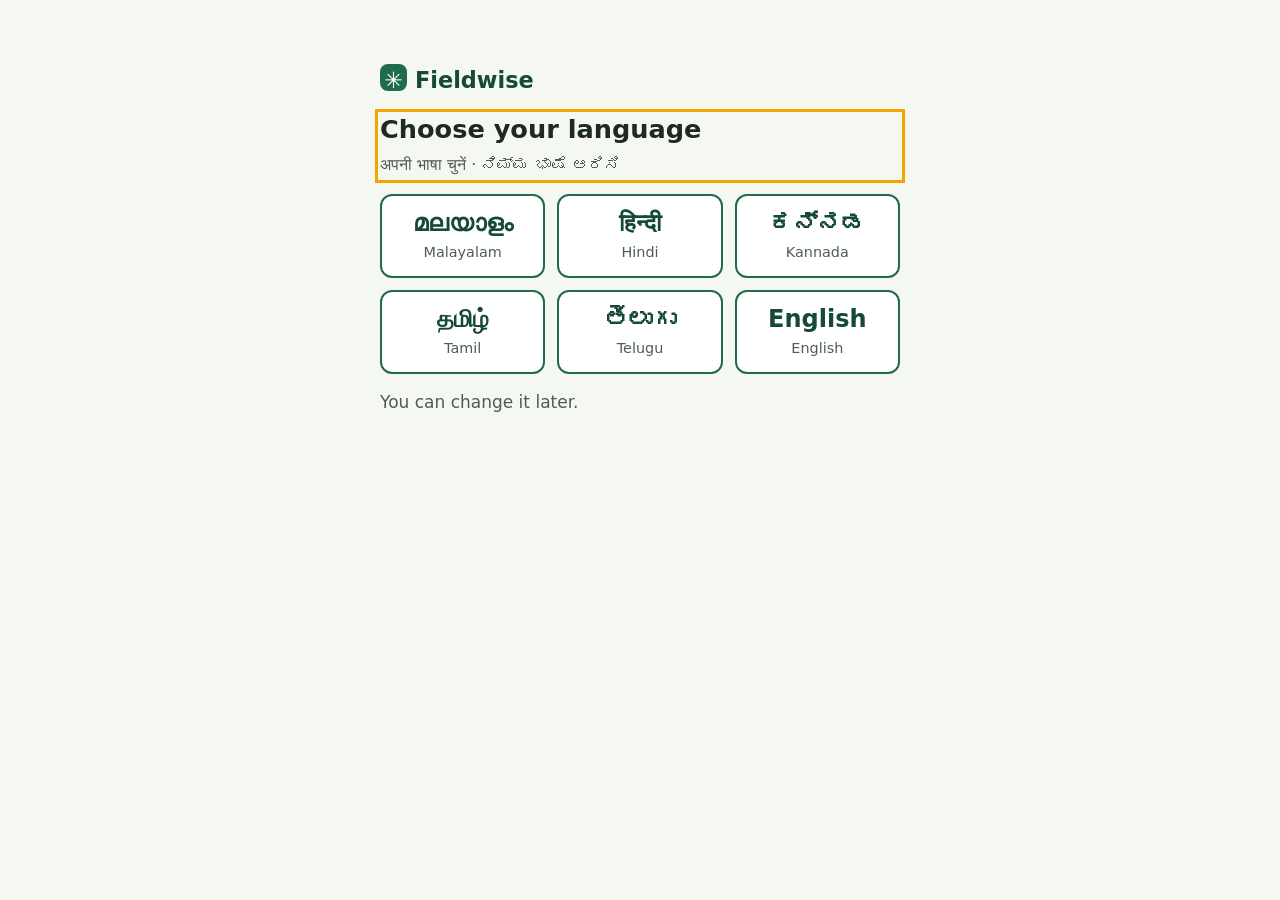
==== frontend/dashboard-v2.html @ 80e35030 "Update Kisan Saathi to version 5" ====
<!doctype html>
<html lang="en" data-lang="en">
<head>
  <meta charset="utf-8">
  <meta name="viewport" content="width=device-width, initial-scale=1">
  <meta name="theme-color" content="#1f6b4a">
  <title>Fieldwise</title>
  <link rel="icon" href="data:,">
  <link rel="stylesheet" href="/static/v2.css?v=5">
</head>
<body>
  <a class="skip-link" href="#main" data-i18n="skip">Skip to content</a>
  <header class="top" id="topbar" hidden>
    <a class="brand" href="#/field"><span class="brand-mark" aria-hidden="true">✳</span> Fieldwise</a>
    <div class="top-actions">
      <label class="lang-switch"><span class="sr-only" data-i18n="lang_label">Language</span>
        <select id="langSwitch" aria-label="Language">
          <option value="ml">മലയാളം</option>
          <option value="hi">हिन्दी</option>
          <option value="kn">ಕನ್ನಡ</option>
          <option value="ta">தமிழ்</option>
          <option value="te">తెలుగు</option>
          <option value="en">English</option>
        </select>
      </label>
      <button id="logout" class="btn btn-quiet" type="button" hidden data-i18n="sign_out">Sign out</button>
    </div>
  </header>
  <div id="netBanner" class="banner" role="status" hidden></div>

  <main id="main" tabindex="-1">
    <!-- 1. LANGUAGE (first screen for a new visitor, before sign-in) -->
    <section id="view-language" class="view" hidden aria-labelledby="langTitle">
      <div class="narrow">
        <p class="brand brand-big"><span class="brand-mark" aria-hidden="true">✳</span> Fieldwise</p>
        <h1 id="langTitle">Choose your language<br><span class="multi">अपनी भाषा चुनें · ನಿಮ್ಮ ಭಾಷೆ ಆರಿಸಿ</span></h1>
        <div class="lang-grid" role="group" aria-label="Language">
          <button type="button" class="lang-btn" data-lang="ml" lang="ml"><span class="native">മലയാളം</span><span class="eng">Malayalam</span></button>
          <button type="button" class="lang-btn" data-lang="hi" lang="hi"><span class="native">हिन्दी</span><span class="eng">Hindi</span></button>
          <button type="button" class="lang-btn" data-lang="kn" lang="kn"><span class="native">ಕನ್ನಡ</span><span class="eng">Kannada</span></button>
          <button type="button" class="lang-btn" data-lang="ta" lang="ta"><span class="native">தமிழ்</span><span class="eng">Tamil</span></button>
          <button type="button" class="lang-btn" data-lang="te" lang="te"><span class="native">తెలుగు</span><span class="eng">Telugu</span></button>
          <button type="button" class="lang-btn" data-lang="en" lang="en"><span class="native">English</span><span class="eng">English</span></button>
        </div>
        <p class="muted" id="langHelp">You can change it later.</p>
      </div>
    </section>

    <!-- 2. SIGN IN / CREATE ACCOUNT -->
    <section id="view-auth" class="view" hidden aria-labelledby="authTitle">
      <div class="narrow card">
        <h1 id="authTitle" data-i18n="welcome_title">Let’s get started.</h1>
        <p class="muted" data-i18n="welcome_help">Sign in to save your field details and advice.</p>
        <div class="tabs" role="tablist">
          <button class="tab active" type="button" role="tab" aria-selected="true" data-tab="login" data-i18n="tab_signin">Sign in</button>
          <button class="tab" type="button" role="tab" aria-selected="false" data-tab="register" data-i18n="tab_register">Create account</button>
        </div>
        <form id="authForm" novalidate>
          <div class="field" id="nameWrap" hidden>
            <label for="name" data-i18n="label_name">Your name</label>
            <input id="name" name="name" autocomplete="name" maxlength="80">
          </div>
          <div class="field">
            <label for="email" data-i18n="label_email">Email address or phone number</label>
            <input id="email" name="identifier" type="text" autocomplete="username" inputmode="text" maxlength="254" required>
          </div>
          <div class="field">
            <label for="password" data-i18n="label_password">Password</label>
            <input id="password" name="password" type="password" autocomplete="current-password" minlength="12" required>
            <span class="hint" data-i18n="password_hint">At least 8 characters</span>
          </div>
          <p id="authMsg" class="form-error" role="alert"></p>
          <button id="authSubmit" class="btn btn-primary btn-block" type="submit" data-i18n="btn_signin">Sign in</button>
        </form>
      </div>
    </section>

    <!-- 3. SECTION A: TELL US ABOUT YOUR FIELD (three data-collection cards) -->
    <section id="view-field" class="view" hidden aria-labelledby="aTitle">
      <nav class="steps" aria-label="Steps">
        <a class="step current" href="#/field" aria-current="step" data-i18n="step_field">1. Your field</a>
        <a class="step" href="#/advice" id="stepAdvice" data-i18n="step_advice">2. Advice</a>
      </nav>
      <div class="section-head">
        <h1 id="aTitle" data-i18n="a_title">Tell us about your field</h1>
        <p class="muted" data-i18n="a_help">Fill in what you know. Only the crop is required.</p>
      </div>

      <div class="grid3">
        <!-- Card 1 -->
        <article class="card" id="card1" aria-labelledby="c1t">
          <header class="card-head"><h2 id="c1t" data-i18n="c1_title">Crop and soil</h2><span class="status" id="status1"></span></header>
          <p class="muted" data-i18n="c1_help">What are you growing?</p>
          <div class="field"><label for="f_crop"><span data-i18n="f_crop">Crop</span> <b class="req" data-i18n="required">required</b></label>
            <select id="f_crop"></select><span class="field-error" id="e_crop"></span></div>
          <div class="field" id="cropOtherWrap" hidden><label for="f_crop_other" data-i18n="f_crop_other">Type the crop name</label>
            <input id="f_crop_other" maxlength="80"><span class="field-error" id="e_crop_other"></span></div>
          <div class="field"><label for="f_variety"><span data-i18n="f_variety">Variety (if known)</span></label>
            <input id="f_variety" maxlength="60"></div>
          <div class="field"><label for="f_stage" data-i18n="f_stage">Growth stage</label><select id="f_stage"></select></div>
          <div class="field"><label for="f_sowing" data-i18n="f_sowing">Sowing date</label><input id="f_sowing" type="date"></div>
          <div class="field"><label for="f_soil" data-i18n="f_soil">Soil type (what you see)</label><select id="f_soil"></select></div>
          <p class="hint" data-i18n="c1_photo">The photo is analyzed as preliminary evidence and is not saved with your field.</p>
        <!-- Photo input: collect evidence before decisions -->
        <section class="photo-panel" id="cardPhoto" aria-labelledby="pt">
          <header class="card-head"><h2 id="pt" data-i18n="p_title">Photo diagnosis</h2></header>
          <p class="muted" data-i18n="p_help">Take or choose a clear photo of the affected plant.</p>
          <p class="hint" data-i18n="p_tips">Use daylight. Show the affected leaf or plant clearly. No people or documents in the photo.</p>
          <p class="hint" data-i18n="p_internet">Needs internet. The photo is sent to an online service.</p>
          <div class="field"><label for="photoKind" data-i18n="photo_kind_label">What are you photographing?</label>
            <select id="photoKind"><option value="plant" data-i18n="photo_kind_plant">Affected plant or leaves</option><option value="soil" data-i18n="photo_kind_soil">Soil surface</option></select></div>
          <div class="btn-row">
            <button class="btn btn-secondary" type="button" id="photoTake" data-i18n="p_take">Take photo</button>
            <button class="btn btn-secondary" type="button" id="photoPick" data-i18n="p_gallery">Choose from gallery</button>
          </div>
          <input id="photoCamera" type="file" accept="image/*" capture="environment" hidden>
          <input id="photoGallery" type="file" accept="image/jpeg,image/png,image/webp,image/*" hidden>
          <div class="preview" id="photoPreview" hidden><img id="photoImg" alt=""><span id="photoMeta" class="hint"></span></div>
          <div class="btn-row">
            <button class="btn btn-primary" type="button" id="photoAnalyze" disabled data-i18n="p_analyze">Analyze photo</button>
            <button class="btn btn-quiet" type="button" id="photoCancel" hidden data-i18n="p_cancel">Cancel</button>
          </div>
          <progress id="photoProgress" max="100" value="0" hidden></progress>
          <div class="result" id="photoResult" aria-live="polite"></div>
        </section>

          <button class="btn btn-secondary btn-block" type="button" id="save1" data-i18n="save">Save</button>
        </article>

        <!-- Card 2 -->
        <article class="card" id="card2" aria-labelledby="c2t">
          <header class="card-head"><h2 id="c2t" data-i18n="c2_title">Farm size and budget</h2><span class="status" id="status2"></span></header>
          <p class="muted" data-i18n="c2_help">Used to estimate costs. You can leave this empty.</p>
          <div class="field"><label for="f_area"><span data-i18n="f_area">Field size</span> <span class="opt" data-i18n="optional">optional</span></label>
            <input id="f_area" inputmode="decimal" autocomplete="off"><span class="field-error" id="e_area"></span></div>
          <div class="field"><label for="f_unit" data-i18n="f_unit">Unit</label>
            <select id="f_unit"><option value="acres" data-i18n="unit_acres">Acres</option><option value="hectares" data-i18n="unit_hectares">Hectares</option></select></div>
          <div class="field"><label for="f_budget"><span data-i18n="f_budget">Total budget for this field (₹)</span> <span class="opt" data-i18n="optional">optional</span></label>
            <input id="f_budget" inputmode="decimal" autocomplete="off"><span class="field-error" id="e_budget"></span></div>
          <button class="btn btn-secondary btn-block" type="button" id="save2" data-i18n="save">Save</button>
        </article>

        <!-- Card 3 -->
        <article class="card" id="card3" aria-labelledby="c3t">
          <header class="card-head"><h2 id="c3t" data-i18n="c3_title">Your location</h2><span class="status" id="status3"></span></header>
          <p class="muted" data-i18n="c3_help">Used for local help and the risk check.</p>
          <div class="field"><label for="f_state" data-i18n="f_state">State</label><input id="f_state" maxlength="80" autocomplete="off"></div>
          <div class="field"><label for="f_district" data-i18n="f_district">District</label><input id="f_district" maxlength="80" autocomplete="off"></div>
          <div class="field"><label for="f_village" data-i18n="f_village">Village or area</label><input id="f_village" maxlength="80" autocomplete="off"></div>
          <button class="btn btn-secondary btn-block" type="button" id="useGpsWeather" data-i18n="gps_weather">Use my location for weather</button>
          <p class="hint" id="weatherStatus" role="status" data-i18n="weather_note">Weather is fetched only when you allow location access. Your exact coordinates are not saved.</p>
          <button class="btn btn-secondary btn-block" type="button" id="save3" data-i18n="save">Save</button>
        </article>
      </div>

      <div class="action-bar">
        <p id="saveMsg" class="form-msg" role="status" aria-live="polite"></p>
        <button class="btn btn-primary btn-block btn-big" type="button" id="saveAll" data-i18n="save_all">Save field information and view recommendations</button>
      </div>
    </section>

    <!-- 4. SECTION B: RECOMMENDATIONS (decision cards using the saved field) -->
    <section id="view-advice" class="view" hidden aria-labelledby="bTitle">
      <nav class="steps" aria-label="Steps">
        <a class="step" href="#/field" data-i18n="step_field">1. Your field</a>
        <a class="step current" href="#/advice" aria-current="step" data-i18n="step_advice">2. Advice</a>
      </nav>
      <div class="section-head">
        <h1 id="bTitle" data-i18n="b_title">Recommendations for your field</h1>
        <p class="muted" data-i18n="b_help">These use the information you saved.</p>
        <p class="ctx-summary" id="ctxSummary"></p>
        <a class="btn btn-quiet" href="#/field" data-i18n="edit_field">Change field information</a>
      </div>

      <!-- Ask Fieldwise (existing chat endpoint) -->
      <article class="card" id="askCard" aria-labelledby="askT">
        <h2 id="askT" data-i18n="ask_title">Ask Fieldwise</h2>
        <p class="muted" data-i18n="ask_help">Get a recommendation from your saved crop, photo, weather, field size and budget. You do not need to choose a pest-control method.</p>
        <label class="sr-only" for="question" data-i18n="ask_title">Ask Fieldwise</label>
        <textarea id="question" rows="3" maxlength="600" data-i18n-placeholder="ask_placeholder" placeholder="Optional: tell us what you noticed."></textarea>
        <button class="btn btn-primary btn-block" type="button" id="ask" data-i18n="ask_btn">Make a recommendation for my field</button>
        <p class="hint" data-i18n="ask_internet">Needs internet to get advice from the server.</p>
        <div id="conversation" aria-live="polite"></div>
      </article>

      <div class="grid2">
        <!-- Card 5: Budget plan -->
        <article class="card" id="cardBudget" aria-labelledby="bt">
          <header class="card-head"><h2 id="bt" data-i18n="bu_title">Budget plan</h2></header>
          <p class="muted" data-i18n="bu_help">Estimated cost for your field.</p>
          <p class="needs" id="needsBudget"></p>
          <button class="btn btn-primary btn-block" type="button" id="runBudget" data-i18n="get_result">Get result</button>
          <div class="result" id="resBudget" aria-live="polite"></div>
        </article>

        <!-- Card 6: Risk -->
        <article class="card" id="cardRisk" aria-labelledby="rt">
          <header class="card-head"><h2 id="rt" data-i18n="r_title">Pest risk check</h2></header>
          <p class="muted" data-i18n="r_help">Uses your crop, location, weather and available verified evidence. It will not invent an outbreak alert.</p>
          <p class="needs" id="needsRisk"></p>
          <button class="btn btn-primary btn-block" type="button" id="runRisk" data-i18n="get_result">Get result</button>
          <div class="result" id="resRisk" aria-live="polite"></div>
        </article>

        <!-- Card 7: Planner -->
        <article class="card" id="cardPlan" aria-labelledby="plt">
          <header class="card-head"><h2 id="plt" data-i18n="pl_title">Field plan</h2></header>
          <p class="muted" data-i18n="pl_help">A simple scouting schedule.</p>
          <div class="field"><label for="planStart" data-i18n="pl_start">Plan start date</label><input id="planStart" type="date"></div>
          <p class="needs" id="needsPlan"></p>
          <button class="btn btn-primary btn-block" type="button" id="runPlan" data-i18n="get_result">Get result</button>
          <div class="result" id="resPlan" aria-live="polite"></div>
        </article>

        <!-- Card 8: Compatibility -->
        <article class="card" id="cardCompat" aria-labelledby="ct">
          <header class="card-head"><h2 id="ct" data-i18n="co_title">Treatment compatibility</h2></header>
          <p class="muted" data-i18n="co_help">The advisor will choose evidence-supported next steps for your crop. It will not ask you to select a treatment.</p>
          <button class="btn btn-primary btn-block" type="button" id="runCompat" data-i18n="co_check">Recommend a safe next step</button>
          <div class="result" id="resCompat" aria-live="polite"></div>
        </article>

        <!-- Card 9: Suppliers -->
        <article class="card" id="cardSupp" aria-labelledby="st">
          <header class="card-head"><h2 id="st" data-i18n="su_title">Local suppliers</h2></header>
          <p class="muted" data-i18n="su_help">Find verified local agricultural support. The app will not invent supplier names or stock.</p>
          <p class="hint"><span data-i18n="su_district">Your district:</span> <b id="suppDistrict">–</b></p>
          <p class="needs" id="needsSupp"></p>
          <button class="btn btn-primary btn-block" type="button" id="runSupp" data-i18n="su_search">Search</button>
          <div class="result" id="resSupp" aria-live="polite"></div>
        </article>

        <!-- Card 10: Field notes -->
        <article class="card card-wide" id="cardNotes" aria-labelledby="nt">
          <header class="card-head"><h2 id="nt" data-i18n="n_title">Field notes</h2>
            <button class="btn btn-quiet" type="button" id="notesRefresh" data-i18n="n_refresh">Refresh</button></header>
          <p class="muted" data-i18n="n_help">Your earlier questions and answers.</p>
          <div id="notesList" aria-live="polite"></div>
        </article>
      </div>
    </section>
  </main>

  <div id="toast" class="toast" role="status" aria-live="polite"></div>
  <footer class="foot" id="foot" data-i18n="footer" hidden>Sample estimates and demo checks are not live data. Confirm treatment and label guidance with your local KVK.</footer>
  <script src="/static/app-v2.js?v=5"></script>
</body>
</html>
---- static/v2.css ----
/* Fieldwise v2 – mobile-first, no remote fonts, no animations. */
:root{
  --green:#1f6b4a; --green-dark:#154a34; --green-soft:#e4f0e8; --bg:#f5f7f1; --card:#fff;
  --ink:#1c2a22; --muted:#4d5d54; --line:#c9d5cc; --warn:#8a4b00; --warn-bg:#fff2dc;
  --err:#a11d1d; --err-bg:#fde8e8; --ok-bg:#e4f4ea; --radius:12px;
}
*{box-sizing:border-box}
html{font-size:100%}
body{margin:0;background:var(--bg);color:var(--ink);line-height:1.5;font-size:1.0625rem;
  font-family:system-ui,-apple-system,"Segoe UI","Nirmala UI",Roboto,"Noto Sans","Noto Sans Devanagari","Noto Sans Kannada","Noto Sans Tamil","Noto Sans Telugu","Noto Sans Malayalam",Arial,sans-serif;
  overflow-wrap:anywhere}
[hidden]{display:none!important}
.sr-only{position:absolute;width:1px;height:1px;overflow:hidden;clip:rect(0 0 0 0);white-space:nowrap}
.skip-link{position:absolute;left:-999px;top:0;background:var(--green-dark);color:#fff;padding:.6rem 1rem;z-index:20}
.skip-link:focus{left:0}
h1{font-size:1.6rem;line-height:1.25;margin:.2rem 0 .4rem}
h2{font-size:1.2rem;line-height:1.3;margin:0}
p{margin:.4rem 0}
.muted{color:var(--muted)} .hint{color:var(--muted);font-size:.95rem;display:block;margin-top:.25rem}
.multi{font-size:1rem;font-weight:400;color:var(--muted)}
a{color:var(--green-dark)}
:focus-visible{outline:3px solid #f0a500;outline-offset:2px}

.top{flex-wrap:wrap;display:flex;align-items:center;justify-content:space-between;gap:.5rem;padding:.6rem 1rem;background:var(--green-dark);color:#fff;position:sticky;top:0;z-index:10}
.brand{color:#fff;text-decoration:none;font-weight:700;font-size:1.15rem}
.brand-big{color:var(--green-dark);font-size:1.4rem;margin:0 0 1rem}
.brand-mark{display:inline-grid;place-items:center;width:1.7rem;height:1.7rem;border-radius:8px;background:var(--green);color:#fff}
.top-actions{display:flex;align-items:center;gap:.5rem}
.lang-switch select{min-height:44px;border-radius:10px;border:1px solid #fff;background:#fff;color:var(--ink);padding:0 .6rem;font:inherit}
.banner{padding:.7rem 1rem;background:var(--warn-bg);color:var(--warn);border-bottom:1px solid #e6c48a;font-weight:600}

main{padding:1rem;max-width:1100px;margin:0 auto}
.narrow{max-width:520px;margin:1.5rem auto}
.card{background:var(--card);border:1px solid var(--line);border-radius:var(--radius);padding:1rem}
.card-head{display:flex;justify-content:space-between;align-items:flex-start;gap:.5rem;margin-bottom:.3rem}
.section-head{margin:.5rem 0 1rem}
.grid3,.grid2{display:grid;grid-template-columns:1fr;gap:1rem}
.card-wide{grid-column:1/-1}

.steps{display:flex;gap:.5rem;margin-bottom:.5rem}
.step{flex:1;text-align:center;padding:.65rem .4rem;border-radius:10px;border:2px solid var(--line);text-decoration:none;color:var(--muted);font-weight:600;min-height:44px}
.step.current{border-color:var(--green);background:var(--green-soft);color:var(--green-dark)}

/* language screen */
.lang-grid{display:grid;grid-template-columns:1fr 1fr;gap:.75rem;margin:1rem 0}
.lang-btn{min-height:84px;border-radius:var(--radius);border:2px solid var(--green);background:#fff;color:var(--green-dark);
  display:flex;flex-direction:column;align-items:center;justify-content:center;gap:.15rem;cursor:pointer;padding:.5rem;font:inherit}
.lang-btn .native{font-size:1.5rem;font-weight:700;line-height:1.3}
.lang-btn .eng{font-size:.9rem;color:var(--muted)}
.lang-btn:hover,.lang-btn:active{background:var(--green-soft)}

/* forms */
.field{margin:.8rem 0}
label{display:block;font-weight:600;margin-bottom:.3rem}
input,select,textarea{width:100%;min-height:48px;padding:.6rem .75rem;font:inherit;color:var(--ink);background:#fff;border:2px solid #8fa396;border-radius:10px}
textarea{resize:vertical}
input[aria-invalid="true"],select[aria-invalid="true"]{border-color:var(--err)}
.req{font-weight:600;color:var(--err);font-size:.85rem}
.opt{font-weight:400;color:var(--muted);font-size:.85rem}
.field-error,.form-error{color:var(--err);font-weight:600;display:block;min-height:0}
.form-msg{font-weight:600;color:var(--green-dark);min-height:1.5rem}
.form-msg.is-error{color:var(--err)}
.tabs{display:flex;gap:.5rem;margin:1rem 0}
.tab{flex:1;min-height:48px;border-radius:10px;border:2px solid var(--line);background:#fff;font:inherit;font-weight:600;cursor:pointer}
.tab.active{border-color:var(--green);background:var(--green-soft);color:var(--green-dark)}

/* buttons */
.btn{min-height:48px;padding:.6rem 1.1rem;border-radius:10px;border:2px solid transparent;font:inherit;font-weight:700;cursor:pointer;text-decoration:none;display:inline-flex;align-items:center;justify-content:center;text-align:center}
.btn-primary{background:var(--green);color:#fff}
.btn-primary:hover{background:var(--green-dark)}
.btn-secondary{background:#fff;color:var(--green-dark);border-color:var(--green)}
.btn-quiet{background:transparent;color:inherit;border-color:currentColor}
.top .btn-quiet{color:#fff}
.btn-block{width:100%}
.btn-big{min-height:56px;font-size:1.1rem}
.btn[disabled]{opacity:.55;cursor:not-allowed}
.btn-row{display:flex;gap:.6rem;flex-wrap:wrap;margin:.6rem 0}
.btn-row .btn{flex:1 1 9rem}

/* status chips: text + symbol, never colour alone */
.status{display:inline-block;font-size:.85rem;font-weight:700;padding:.2rem .6rem;border-radius:999px;border:2px solid var(--line);color:var(--muted);white-space:nowrap}
.status.is-saved{border-color:var(--green);background:var(--ok-bg);color:var(--green-dark)}
.status.is-attention{border-color:var(--err);background:var(--err-bg);color:var(--err)}
.status.is-unsaved{border-color:#c98a00;background:var(--warn-bg);color:var(--warn)}

.action-bar{margin:1.2rem 0 2rem}
.ctx-summary{font-weight:700;color:var(--green-dark)}
.needs{color:var(--warn);font-weight:600;min-height:0}

/* results */
.result{margin-top:.8rem}
.panel{border-radius:10px;border:2px solid var(--line);padding:.8rem;background:#fff}
.panel h3{margin:0 0 .3rem;font-size:1.05rem}
.panel.is-ok{border-color:var(--green);background:var(--ok-bg)}
.panel.is-warn,.panel.is-stale{border-color:#c98a00;background:var(--warn-bg)}
.panel.is-error{border-color:var(--err);background:var(--err-bg)}
.panel ul{margin:.3rem 0 .3rem 1.2rem;padding:0}
.tag{display:inline-block;font-size:.8rem;font-weight:700;padding:.1rem .5rem;border-radius:6px;background:#eceff1;color:#37474f;margin:.2rem 0}
details{margin-top:.5rem} summary{cursor:pointer;font-weight:600;min-height:44px;display:flex;align-items:center}
.preview{display:flex;gap:.7rem;align-items:center;margin:.6rem 0}
.preview img{width:96px;height:96px;object-fit:cover;border-radius:10px;border:2px solid var(--line)}
progress{width:100%;height:14px}
.msg{border-left:6px solid var(--green);background:#fff;padding:.7rem .9rem;margin:.7rem 0;border-radius:8px;border:1px solid var(--line);border-left-width:6px}
.msg.is-user{border-left-color:#6b7d73;background:#f0f3ef}
.note-item{display:block;width:100%;text-align:left;background:#fff;border:2px solid var(--line);border-radius:10px;padding:.7rem;margin:.5rem 0;font:inherit;cursor:pointer;min-height:48px}
.toast{position:fixed;left:50%;bottom:1rem;transform:translateX(-50%);background:var(--green-dark);color:#fff;padding:.7rem 1rem;border-radius:10px;max-width:90vw;z-index:30;display:none}
.toast.show{display:block}
.foot{max-width:1100px;margin:0 auto;padding:1rem;color:var(--muted);font-size:.9rem}

@media (min-width:760px){
  .grid2{grid-template-columns:1fr 1fr}
  .grid3{grid-template-columns:repeat(3,1fr);align-items:start}
  .lang-grid{grid-template-columns:repeat(3,1fr)}
  .narrow{margin-top:3rem}
  .action-bar{max-width:520px}
}
@media (prefers-reduced-motion:reduce){*{animation:none!important;transition:none!important}}

.top .btn{white-space:nowrap;min-height:44px;padding:.4rem .8rem}

/* Prefer script-specific system fonts when available; no remote font download required. */
html[lang="ml"] body { font-family: "Noto Sans Malayalam", "Nirmala UI", system-ui, sans-serif; }
html[lang="hi"] body { font-family: "Noto Sans Devanagari", "Nirmala UI", system-ui, sans-serif; }
html[lang="kn"] body { font-family: "Noto Sans Kannada", "Nirmala UI", system-ui, sans-serif; }
html[lang="ta"] body { font-family: "Noto Sans Tamil", "Nirmala UI", system-ui, sans-serif; }
html[lang="te"] body { font-family: "Noto Sans Telugu", "Nirmala UI", system-ui, sans-serif; }
.photo-panel { margin: 1rem 0; padding: 1rem; border: 1px solid var(--line, #c9ded2); border-radius: 1rem; background: rgba(237, 248, 240, .55); }
.photo-panel .card-head { margin-bottom: .5rem; }
.photo-panel h2 { font-size: 1.05rem; }
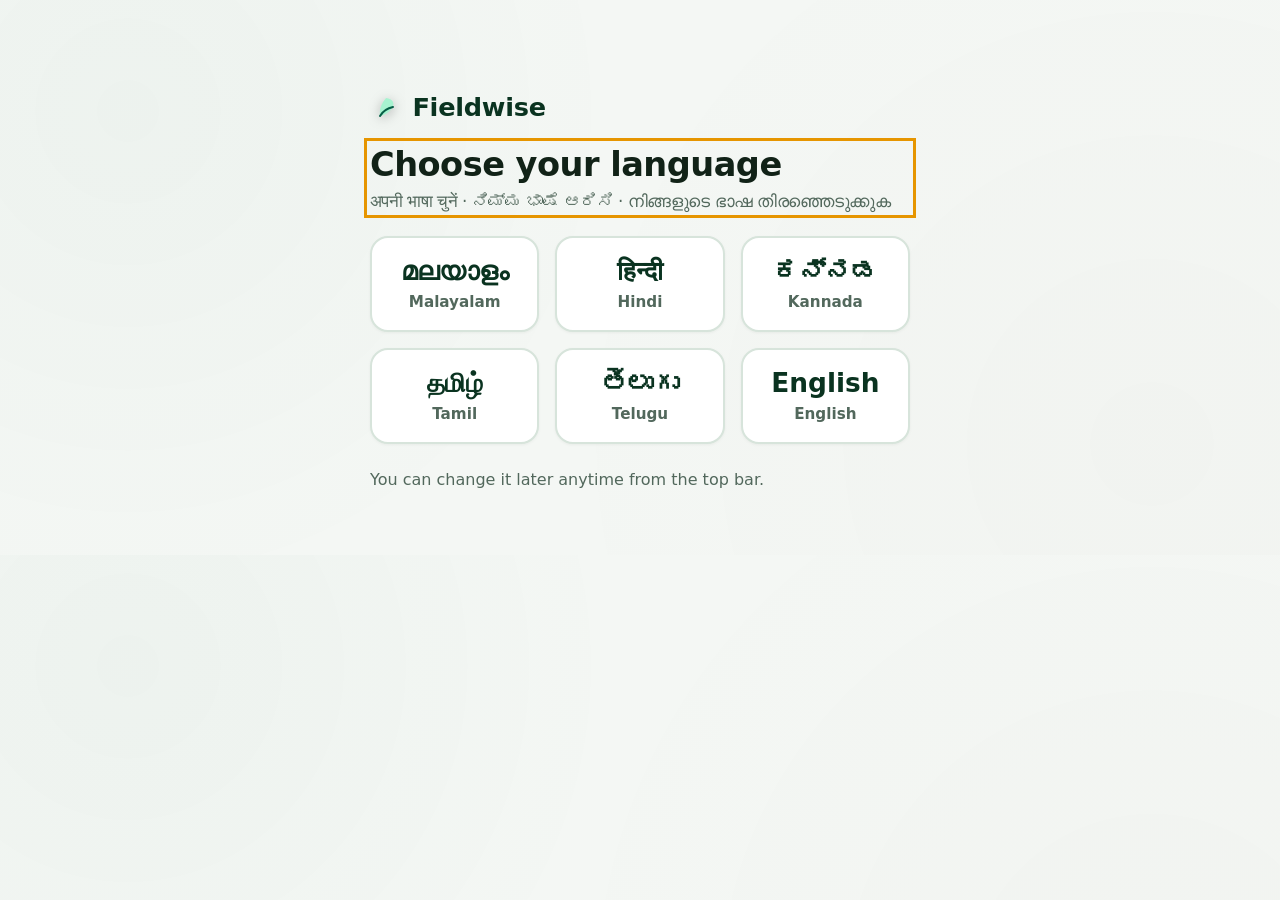
==== commit f7353b21: "Updated BioAdvisory project" ====
--- a/frontend/dashboard-v2.html
+++ b/frontend/dashboard-v2.html
@@ -3,15 +3,15 @@
 <head>
   <meta charset="utf-8">
   <meta name="viewport" content="width=device-width, initial-scale=1">
-  <meta name="theme-color" content="#1f6b4a">
-  <title>Fieldwise</title>
+  <meta name="theme-color" content="#1a6b46">
+  <title>Fieldwise - Biocontrol Advisory</title>
   <link rel="icon" href="data:,">
-  <link rel="stylesheet" href="/static/v2.css?v=5">
+  <link rel="stylesheet" href="/static/v2.css?v=7">
 </head>
 <body>
   <a class="skip-link" href="#main" data-i18n="skip">Skip to content</a>
   <header class="top" id="topbar" hidden>
-    <a class="brand" href="#/field"><span class="brand-mark" aria-hidden="true">✳</span> Fieldwise</a>
+    <a class="brand" href="#/field"><svg class="brand-vector-icon" viewBox="0 0 32 32" fill="none"><rect width="32" height="32" rx="9" fill="url(#brandGrad)"/><path d="M16 6C11 12 9 18 10 24c4-1 9-3 12-8 3-5 1-9-6-10z" fill="#a7f3d0"/><path d="M10 24c3-5 8-8 13-9" stroke="#065f46" stroke-width="2" stroke-linecap="round"/><defs><linearGradient id="brandGrad" x1="0" y1="0" x2="32" y2="32"><stop offset="0%" stop-color="#10b981"/><stop offset="100%" stop-color="#047857"/></linearGradient></defs></svg> Fieldwise</a>
     <div class="top-actions">
       <label class="lang-switch"><span class="sr-only" data-i18n="lang_label">Language</span>
         <select id="langSwitch" aria-label="Language">
@@ -32,8 +32,8 @@
     <!-- 1. LANGUAGE (first screen for a new visitor, before sign-in) -->
     <section id="view-language" class="view" hidden aria-labelledby="langTitle">
       <div class="narrow">
-        <p class="brand brand-big"><span class="brand-mark" aria-hidden="true">✳</span> Fieldwise</p>
-        <h1 id="langTitle">Choose your language<br><span class="multi">अपनी भाषा चुनें · ನಿಮ್ಮ ಭಾಷೆ ಆರಿಸಿ</span></h1>
+        <p class="brand brand-big"><svg class="brand-vector-icon" viewBox="0 0 32 32" fill="none"><rect width="32" height="32" rx="9" fill="url(#brandGrad)"/><path d="M16 6C11 12 9 18 10 24c4-1 9-3 12-8 3-5 1-9-6-10z" fill="#a7f3d0"/><path d="M10 24c3-5 8-8 13-9" stroke="#065f46" stroke-width="2" stroke-linecap="round"/><defs><linearGradient id="brandGrad" x1="0" y1="0" x2="32" y2="32"><stop offset="0%" stop-color="#10b981"/><stop offset="100%" stop-color="#047857"/></linearGradient></defs></svg> Fieldwise</p>
+        <h1 id="langTitle">Choose your language<br><span class="multi">अपनी भाषा चुनें · ನಿಮ್ಮ ಭಾಷೆ ಆರಿಸಿ · നിങ്ങളുടെ ഭാഷ തിരഞ്ഞെടുക്കുക</span></h1>
         <div class="lang-grid" role="group" aria-label="Language">
           <button type="button" class="lang-btn" data-lang="ml" lang="ml"><span class="native">മലയാളം</span><span class="eng">Malayalam</span></button>
           <button type="button" class="lang-btn" data-lang="hi" lang="hi"><span class="native">हिन्दी</span><span class="eng">Hindi</span></button>
@@ -42,114 +42,918 @@
           <button type="button" class="lang-btn" data-lang="te" lang="te"><span class="native">తెలుగు</span><span class="eng">Telugu</span></button>
           <button type="button" class="lang-btn" data-lang="en" lang="en"><span class="native">English</span><span class="eng">English</span></button>
         </div>
-        <p class="muted" id="langHelp">You can change it later.</p>
+        <p class="muted" id="langHelp">You can change it later anytime from the top bar.</p>
       </div>
     </section>
 
     <!-- 2. SIGN IN / CREATE ACCOUNT -->
     <section id="view-auth" class="view" hidden aria-labelledby="authTitle">
-      <div class="narrow card">
-        <h1 id="authTitle" data-i18n="welcome_title">Let’s get started.</h1>
-        <p class="muted" data-i18n="welcome_help">Sign in to save your field details and advice.</p>
-        <div class="tabs" role="tablist">
-          <button class="tab active" type="button" role="tab" aria-selected="true" data-tab="login" data-i18n="tab_signin">Sign in</button>
-          <button class="tab" type="button" role="tab" aria-selected="false" data-tab="register" data-i18n="tab_register">Create account</button>
+      <div class="auth-layout">
+        <!-- Left: Live Agricultural Hero with Animated Swaying Crops -->
+        <div class="auth-hero-panel">
+          <div class="auth-hero-content">
+            <span class="badge-live"><svg class="mini-svg" viewBox="0 0 20 20" fill="currentColor"><path fill-rule="evenodd" d="M12.316 3.051a1 1 0 01.633 1.265l-4 12a1 1 0 11-1.898-.632l4-12a1 1 0 011.265-.633zM5.707 6.293a1 1 0 010 1.414L3.414 10l2.293 2.293a1 1 0 11-1.414 1.414l-3-3a1 1 0 010-1.414l3-3a1 1 0 011.414 0zm8.586 0a1 1 0 011.414 0l3 3a1 1 0 010 1.414l-3 3a1 1 0 11-1.414-1.414L16.586 10l-2.293-2.293a1 1 0 010-1.414z" clip-rule="evenodd"/></svg> Intelligent Biocontrol Network</span>
+            <h1>Healthy crops,<br><em>grown naturally.</em></h1>
+            <p class="auth-hero-desc">AI-powered biological pest management and precision IPM advisories tailored to your field and microclimate, grounded in ICAR & KVK science.</p>
+            
+            <div class="auth-perks">
+              <div class="perk-item"><div class="perk-icon-wrap"><svg viewBox="0 0 24 24" fill="none" stroke="currentColor" stroke-width="2"><path d="M12 2a9 9 0 0 1 9 9c0 4.97-4.03 9-9 9A9 9 0 0 1 3 11C3 6.03 7.03 2 12 2z" fill="#dcfce7" stroke="#16a34a"/><path d="M12 6v14" stroke="#15803d"/></svg></div> <div><strong>Verified Bio-Agents</strong><small>Parasitoids, predators & microbials</small></div></div>
+              <div class="perk-item"><div class="perk-icon-wrap"><svg viewBox="0 0 24 24" fill="none" stroke="currentColor" stroke-width="2"><path d="M23 19a2 2 0 0 1-2 2H3a2 2 0 0 1-2-2V8a2 2 0 0 1 2-2h4l2-3h6l2 3h4a2 2 0 0 1 2 2z" fill="#f0fdf4" stroke="#16a34a"/><circle cx="12" cy="13" r="4" fill="#dcfce7" stroke="#15803d"/></svg></div> <div><strong>AI Photo Triage</strong><small>Instant leaf & pest symptom check</small></div></div>
+              <div class="perk-item"><div class="perk-icon-wrap"><svg viewBox="0 0 24 24" fill="none" stroke="currentColor" stroke-width="2"><circle cx="12" cy="12" r="5" fill="#fef08a" stroke="#eab308"/><path d="M12 1v2M12 21v2M4.22 4.22l1.42 1.42M18.36 18.36l1.42 1.42M1 12h2M21 12h2M4.22 19.78l1.42-1.42M18.36 5.64l1.42-1.42" stroke="#f59e0b"/></svg></div> <div><strong>Live Microclimate</strong><small>Weather-grounded risk radar</small></div></div>
+            </div>
+          </div>
+
+          <!-- Live Animated Field Simulation with Crops Swaying in Wind -->
+          <div class="live-crops-container" aria-label="Live animated crops swaying in breeze">
+            <div class="wind-badge"><svg class="mini-svg" viewBox="0 0 24 24" fill="none" stroke="currentColor" stroke-width="2"><path d="M9.59 4.59A2 2 0 1 1 11 8H2m10.59 11.41A2 2 0 1 0 14 16H2m15.73-8.27A2.5 2.5 0 1 1 19.5 12H2"/></svg> Live Wind: 14 km/h breeze · Swaying crops</div>
+            <svg class="live-crops-svg" viewBox="0 0 900 255" preserveAspectRatio="xMidYMax slice" xmlns="http://www.w3.org/2000/svg" role="img" aria-label="Live animated healthy crops and plants swaying gently in the field wind">
+      
+    <defs>
+      <linearGradient id="skyGrad_auth" x1="0" y1="0" x2="0" y2="1">
+        <stop offset="0%" stop-color="#bfe3f7"/>
+        <stop offset="50%" stop-color="#ddf1e4"/>
+        <stop offset="100%" stop-color="#c3e8cd"/>
+      </linearGradient>
+      <linearGradient id="sunGrad_auth" x1="0" y1="0" x2="1" y2="1">
+        <stop offset="0%" stop-color="#fff59d"/>
+        <stop offset="100%" stop-color="#f59e0b"/>
+      </linearGradient>
+      <linearGradient id="stalkGrad_auth" x1="0" y1="0" x2="0" y2="1">
+        <stop offset="0%" stop-color="#34d399"/>
+        <stop offset="40%" stop-color="#15803d"/>
+        <stop offset="100%" stop-color="#0f482e"/>
+      </linearGradient>
+      <linearGradient id="leafGrad_auth" x1="0" y1="0" x2="1" y2="1">
+        <stop offset="0%" stop-color="#4ade80"/>
+        <stop offset="60%" stop-color="#16a34a"/>
+        <stop offset="100%" stop-color="#14532d"/>
+      </linearGradient>
+      <linearGradient id="grainGrad_auth" x1="0" y1="0" x2="0" y2="1">
+        <stop offset="0%" stop-color="#fef08a"/>
+        <stop offset="100%" stop-color="#d97706"/>
+      </linearGradient>
+      <linearGradient id="soilGrad_auth" x1="0" y1="0" x2="0" y2="1">
+        <stop offset="0%" stop-color="#5c4033"/>
+        <stop offset="50%" stop-color="#3e2723"/>
+        <stop offset="100%" stop-color="#1b120c"/>
+      </linearGradient>
+    </defs>
+    
+      
+    <rect width="100%" height="100%" fill="url(#skyGrad_auth)"/>
+    
+    <!-- Sun with pulsing glow -->
+    <circle class="anim-sun" cx="800" cy="50" r="42" fill="url(#sunGrad_auth)" opacity="0.8"/>
+    <circle cx="800" cy="50" r="28" fill="#fffde7"/>
+
+    <!-- Drifting clouds -->
+    <g class="anim-cloud-slow">
+      <path d="M100,50 Q120,30 145,35 Q165,22 188,38 Q205,38 210,52 Q215,68 195,68 L105,68 Q90,68 100,50 Z" fill="#ffffff" opacity="0.82"/>
+    </g>
+    <g class="anim-cloud-fast">
+      <path d="M480,35 Q495,20 515,24 Q530,12 550,26 Q565,26 570,38 Q575,50 555,50 L485,50 Q470,50 480,35 Z" fill="#ffffff" opacity="0.7"/>
+    </g>
+
+    <!-- Wind air streams moving across the crops -->
+    <g class="anim-wind-stream stream-1">
+      <path d="M-50,90 Q150,75 350,95 T750,85 T1150,90" fill="none" stroke="rgba(255,255,255,0.6)" stroke-width="2.5" stroke-linecap="round" stroke-dasharray="160 80"/>
+    </g>
+    <g class="anim-wind-stream stream-2">
+      <path d="M-80,140 Q120,125 320,145 T720,135 T1120,140" fill="none" stroke="rgba(255,255,255,0.45)" stroke-width="2" stroke-linecap="round" stroke-dasharray="200 120"/>
+    </g>
+
+    <!-- Rolling hills in background -->
+    <path d="M0,195 Q220,168 450,186 T900,175 L900,260 L0,260 Z" fill="#86efac" opacity="0.45"/>
+    <path d="M0,210 Q280,188 560,205 T900,196 L900,260 L0,260 Z" fill="#4ade80" opacity="0.5"/>
+    
+      
+        <g class="crop-grass" style="transform-origin: 20px 245px; animation-duration: 2.5s; animation-delay: 0.0s;">
+          <path d="M20,245 Q12,218.0 8,200" stroke="#22c55e" stroke-width="2.5" fill="none" stroke-linecap="round"/>
+          <path d="M20,245 Q22,213.5 23,195" stroke="#16a34a" stroke-width="2.8" fill="none" stroke-linecap="round"/>
+          <path d="M20,245 Q30,222.5 34,204" stroke="#15803d" stroke-width="2.5" fill="none" stroke-linecap="round"/>
+        </g>
+        
+        <g class="crop-grass" style="transform-origin: 58px 245px; animation-duration: 3.7s; animation-delay: 1.6s;">
+          <path d="M58,245 Q50,223.4 46,209" stroke="#22c55e" stroke-width="2.5" fill="none" stroke-linecap="round"/>
+          <path d="M58,245 Q60,219.8 61,204" stroke="#16a34a" stroke-width="2.8" fill="none" stroke-linecap="round"/>
+          <path d="M58,245 Q68,227.0 72,213" stroke="#15803d" stroke-width="2.5" fill="none" stroke-linecap="round"/>
+        </g>
+        
+        <g class="crop-grass" style="transform-origin: 96px 245px; animation-duration: 2.9s; animation-delay: 1.2s;">
+          <path d="M96,245 Q88,213.8 84,193" stroke="#22c55e" stroke-width="2.5" fill="none" stroke-linecap="round"/>
+          <path d="M96,245 Q98,208.6 99,188" stroke="#16a34a" stroke-width="2.8" fill="none" stroke-linecap="round"/>
+          <path d="M96,245 Q106,219.0 110,197" stroke="#15803d" stroke-width="2.5" fill="none" stroke-linecap="round"/>
+        </g>
+        
+        <g class="crop-grass" style="transform-origin: 134px 245px; animation-duration: 4.1s; animation-delay: 0.8s;">
+          <path d="M134,245 Q126,219.2 122,202" stroke="#22c55e" stroke-width="2.5" fill="none" stroke-linecap="round"/>
+          <path d="M134,245 Q136,214.9 137,197" stroke="#16a34a" stroke-width="2.8" fill="none" stroke-linecap="round"/>
+          <path d="M134,245 Q144,223.5 148,206" stroke="#15803d" stroke-width="2.5" fill="none" stroke-linecap="round"/>
+        </g>
+        
+        <g class="crop-grass" style="transform-origin: 172px 245px; animation-duration: 3.3s; animation-delay: 0.4s;">
+          <path d="M172,245 Q164,224.6 160,211" stroke="#22c55e" stroke-width="2.5" fill="none" stroke-linecap="round"/>
+          <path d="M172,245 Q174,221.2 175,206" stroke="#16a34a" stroke-width="2.8" fill="none" stroke-linecap="round"/>
+          <path d="M172,245 Q182,228.0 186,215" stroke="#15803d" stroke-width="2.5" fill="none" stroke-linecap="round"/>
+        </g>
+        
+        <g class="crop-grass" style="transform-origin: 210px 245px; animation-duration: 2.5s; animation-delay: 0.0s;">
+          <path d="M210,245 Q202,215.0 198,195" stroke="#22c55e" stroke-width="2.5" fill="none" stroke-linecap="round"/>
+          <path d="M210,245 Q212,210.0 213,190" stroke="#16a34a" stroke-width="2.8" fill="none" stroke-linecap="round"/>
+          <path d="M210,245 Q220,220.0 224,199" stroke="#15803d" stroke-width="2.5" fill="none" stroke-linecap="round"/>
+        </g>
+        
+        <g class="crop-grass" style="transform-origin: 248px 245px; animation-duration: 3.7s; animation-delay: 1.6s;">
+          <path d="M248,245 Q240,220.4 236,204" stroke="#22c55e" stroke-width="2.5" fill="none" stroke-linecap="round"/>
+          <path d="M248,245 Q250,216.3 251,199" stroke="#16a34a" stroke-width="2.8" fill="none" stroke-linecap="round"/>
+          <path d="M248,245 Q258,224.5 262,208" stroke="#15803d" stroke-width="2.5" fill="none" stroke-linecap="round"/>
+        </g>
+        
+        <g class="crop-grass" style="transform-origin: 286px 245px; animation-duration: 2.9s; animation-delay: 1.2s;">
+          <path d="M286,245 Q278,225.8 274,213" stroke="#22c55e" stroke-width="2.5" fill="none" stroke-linecap="round"/>
+          <path d="M286,245 Q288,222.6 289,208" stroke="#16a34a" stroke-width="2.8" fill="none" stroke-linecap="round"/>
+          <path d="M286,245 Q296,229.0 300,217" stroke="#15803d" stroke-width="2.5" fill="none" stroke-linecap="round"/>
+        </g>
+        
+        <g class="crop-grass" style="transform-origin: 324px 245px; animation-duration: 4.1s; animation-delay: 0.8s;">
+          <path d="M324,245 Q316,216.2 312,197" stroke="#22c55e" stroke-width="2.5" fill="none" stroke-linecap="round"/>
+          <path d="M324,245 Q326,211.4 327,192" stroke="#16a34a" stroke-width="2.8" fill="none" stroke-linecap="round"/>
+          <path d="M324,245 Q334,221.0 338,201" stroke="#15803d" stroke-width="2.5" fill="none" stroke-linecap="round"/>
+        </g>
+        
+        <g class="crop-grass" style="transform-origin: 362px 245px; animation-duration: 3.3s; animation-delay: 0.4s;">
+          <path d="M362,245 Q354,221.6 350,206" stroke="#22c55e" stroke-width="2.5" fill="none" stroke-linecap="round"/>
+          <path d="M362,245 Q364,217.7 365,201" stroke="#16a34a" stroke-width="2.8" fill="none" stroke-linecap="round"/>
+          <path d="M362,245 Q372,225.5 376,210" stroke="#15803d" stroke-width="2.5" fill="none" stroke-linecap="round"/>
+        </g>
+        
+        <g class="crop-grass" style="transform-origin: 400px 245px; animation-duration: 2.5s; animation-delay: 0.0s;">
+          <path d="M400,245 Q392,227.0 388,215" stroke="#22c55e" stroke-width="2.5" fill="none" stroke-linecap="round"/>
+          <path d="M400,245 Q402,224.0 403,210" stroke="#16a34a" stroke-width="2.8" fill="none" stroke-linecap="round"/>
+          <path d="M400,245 Q410,230.0 414,219" stroke="#15803d" stroke-width="2.5" fill="none" stroke-linecap="round"/>
+        </g>
+        
+        <g class="crop-grass" style="transform-origin: 438px 245px; animation-duration: 3.7s; animation-delay: 1.6s;">
+          <path d="M438,245 Q430,217.4 426,199" stroke="#22c55e" stroke-width="2.5" fill="none" stroke-linecap="round"/>
+          <path d="M438,245 Q440,212.8 441,194" stroke="#16a34a" stroke-width="2.8" fill="none" stroke-linecap="round"/>
+          <path d="M438,245 Q448,222.0 452,203" stroke="#15803d" stroke-width="2.5" fill="none" stroke-linecap="round"/>
+        </g>
+        
+        <g class="crop-grass" style="transform-origin: 476px 245px; animation-duration: 2.9s; animation-delay: 1.2s;">
+          <path d="M476,245 Q468,222.8 464,208" stroke="#22c55e" stroke-width="2.5" fill="none" stroke-linecap="round"/>
+          <path d="M476,245 Q478,219.1 479,203" stroke="#16a34a" stroke-width="2.8" fill="none" stroke-linecap="round"/>
+          <path d="M476,245 Q486,226.5 490,212" stroke="#15803d" stroke-width="2.5" fill="none" stroke-linecap="round"/>
+        </g>
+        
+        <g class="crop-grass" style="transform-origin: 514px 245px; animation-duration: 4.1s; animation-delay: 0.8s;">
+          <path d="M514,245 Q506,213.2 502,192" stroke="#22c55e" stroke-width="2.5" fill="none" stroke-linecap="round"/>
+          <path d="M514,245 Q516,207.9 517,187" stroke="#16a34a" stroke-width="2.8" fill="none" stroke-linecap="round"/>
+          <path d="M514,245 Q524,218.5 528,196" stroke="#15803d" stroke-width="2.5" fill="none" stroke-linecap="round"/>
+        </g>
+        
+        <g class="crop-grass" style="transform-origin: 552px 245px; animation-duration: 3.3s; animation-delay: 0.4s;">
+          <path d="M552,245 Q544,218.6 540,201" stroke="#22c55e" stroke-width="2.5" fill="none" stroke-linecap="round"/>
+          <path d="M552,245 Q554,214.2 555,196" stroke="#16a34a" stroke-width="2.8" fill="none" stroke-linecap="round"/>
+          <path d="M552,245 Q562,223.0 566,205" stroke="#15803d" stroke-width="2.5" fill="none" stroke-linecap="round"/>
+        </g>
+        
+        <g class="crop-grass" style="transform-origin: 590px 245px; animation-duration: 2.5s; animation-delay: 0.0s;">
+          <path d="M590,245 Q582,224.0 578,210" stroke="#22c55e" stroke-width="2.5" fill="none" stroke-linecap="round"/>
+          <path d="M590,245 Q592,220.5 593,205" stroke="#16a34a" stroke-width="2.8" fill="none" stroke-linecap="round"/>
+          <path d="M590,245 Q600,227.5 604,214" stroke="#15803d" stroke-width="2.5" fill="none" stroke-linecap="round"/>
+        </g>
+        
+        <g class="crop-grass" style="transform-origin: 628px 245px; animation-duration: 3.7s; animation-delay: 1.6s;">
+          <path d="M628,245 Q620,214.4 616,194" stroke="#22c55e" stroke-width="2.5" fill="none" stroke-linecap="round"/>
+          <path d="M628,245 Q630,209.3 631,189" stroke="#16a34a" stroke-width="2.8" fill="none" stroke-linecap="round"/>
+          <path d="M628,245 Q638,219.5 642,198" stroke="#15803d" stroke-width="2.5" fill="none" stroke-linecap="round"/>
+        </g>
+        
+        <g class="crop-grass" style="transform-origin: 666px 245px; animation-duration: 2.9s; animation-delay: 1.2s;">
+          <path d="M666,245 Q658,219.8 654,203" stroke="#22c55e" stroke-width="2.5" fill="none" stroke-linecap="round"/>
+          <path d="M666,245 Q668,215.6 669,198" stroke="#16a34a" stroke-width="2.8" fill="none" stroke-linecap="round"/>
+          <path d="M666,245 Q676,224.0 680,207" stroke="#15803d" stroke-width="2.5" fill="none" stroke-linecap="round"/>
+        </g>
+        
+        <g class="crop-grass" style="transform-origin: 704px 245px; animation-duration: 4.1s; animation-delay: 0.8s;">
+          <path d="M704,245 Q696,225.2 692,212" stroke="#22c55e" stroke-width="2.5" fill="none" stroke-linecap="round"/>
+          <path d="M704,245 Q706,221.9 707,207" stroke="#16a34a" stroke-width="2.8" fill="none" stroke-linecap="round"/>
+          <path d="M704,245 Q714,228.5 718,216" stroke="#15803d" stroke-width="2.5" fill="none" stroke-linecap="round"/>
+        </g>
+        
+        <g class="crop-grass" style="transform-origin: 742px 245px; animation-duration: 3.3s; animation-delay: 0.4s;">
+          <path d="M742,245 Q734,215.6 730,196" stroke="#22c55e" stroke-width="2.5" fill="none" stroke-linecap="round"/>
+          <path d="M742,245 Q744,210.7 745,191" stroke="#16a34a" stroke-width="2.8" fill="none" stroke-linecap="round"/>
+          <path d="M742,245 Q752,220.5 756,200" stroke="#15803d" stroke-width="2.5" fill="none" stroke-linecap="round"/>
+        </g>
+        
+        <g class="crop-grass" style="transform-origin: 780px 245px; animation-duration: 2.5s; animation-delay: 0.0s;">
+          <path d="M780,245 Q772,221.0 768,205" stroke="#22c55e" stroke-width="2.5" fill="none" stroke-linecap="round"/>
+          <path d="M780,245 Q782,217.0 783,200" stroke="#16a34a" stroke-width="2.8" fill="none" stroke-linecap="round"/>
+          <path d="M780,245 Q790,225.0 794,209" stroke="#15803d" stroke-width="2.5" fill="none" stroke-linecap="round"/>
+        </g>
+        
+        <g class="crop-grass" style="transform-origin: 818px 245px; animation-duration: 3.7s; animation-delay: 1.6s;">
+          <path d="M818,245 Q810,226.4 806,214" stroke="#22c55e" stroke-width="2.5" fill="none" stroke-linecap="round"/>
+          <path d="M818,245 Q820,223.3 821,209" stroke="#16a34a" stroke-width="2.8" fill="none" stroke-linecap="round"/>
+          <path d="M818,245 Q828,229.5 832,218" stroke="#15803d" stroke-width="2.5" fill="none" stroke-linecap="round"/>
+        </g>
+        
+        <g class="crop-grass" style="transform-origin: 856px 245px; animation-duration: 2.9s; animation-delay: 1.2s;">
+          <path d="M856,245 Q848,216.8 844,198" stroke="#22c55e" stroke-width="2.5" fill="none" stroke-linecap="round"/>
+          <path d="M856,245 Q858,212.1 859,193" stroke="#16a34a" stroke-width="2.8" fill="none" stroke-linecap="round"/>
+          <path d="M856,245 Q866,221.5 870,202" stroke="#15803d" stroke-width="2.5" fill="none" stroke-linecap="round"/>
+        </g>
+        
+        <g class="crop-stalk sway-fast" style="transform-origin: 50px 245px; animation-duration: 3.6s; animation-delay: 0.0s;">
+          <path d="M50,245 Q46,162.5 50,95" fill="none" stroke="url(#stalkGrad_auth)" stroke-width="5" stroke-linecap="round"/>
+          <path class="crop-leaf anim-leaf-l" style="transform-origin: 50px 200.0px; animation-delay: 0.15s;" d="M50,200.0 Q5,185.0 -18,220.0 Q12,196.0 50,193.0" fill="url(#leafGrad_auth)"/>
+          <path class="crop-leaf anim-leaf-r" style="transform-origin: 50px 170.0px; animation-delay: 0.35s;" d="M50,170.0 Q100,150.0 126,186.0 Q92,164.0 50,163.0" fill="url(#leafGrad_auth)"/>
+          <path class="crop-leaf anim-leaf-l" style="transform-origin: 50px 137.0px; animation-delay: 0.25s;" d="M50,137.0 Q10,112.0 -12,143.0 Q16,123.0 50,131.0" fill="url(#leafGrad_auth)"/>
+          <path class="crop-leaf anim-leaf-r" style="transform-origin: 50px 125.0px; animation-delay: 0.45s;" d="M50,125.0 Q86,107.0 108,133.0 Q80,121.0 50,125.0" fill="url(#leafGrad_auth)"/>
+          
+        <path d="M50,95 Q44,73 50,61 Q56,73 50,95" fill="url(#grainGrad_auth)"/>
+        <path d="M50,89 Q34,73 26,79 M50,83 Q66,69 74,73" stroke="#f59e0b" stroke-width="2" fill="none" stroke-linecap="round"/>
+        
+        </g>
+        
+        <g class="crop-stalk sway-mid" style="transform-origin: 115px 245px; animation-duration: 4.4s; animation-delay: 0.8s;">
+          <path d="M115,245 Q111,148.75 115,70" fill="none" stroke="url(#stalkGrad_auth)" stroke-width="5" stroke-linecap="round"/>
+          <path class="crop-leaf anim-leaf-l" style="transform-origin: 115px 192.5px; animation-delay: 0.9500000000000001s;" d="M115,192.5 Q70,177.5 47,212.5 Q77,188.5 115,185.5" fill="url(#leafGrad_auth)"/>
+          <path class="crop-leaf anim-leaf-r" style="transform-origin: 115px 157.5px; animation-delay: 1.15s;" d="M115,157.5 Q165,137.5 191,173.5 Q157,151.5 115,150.5" fill="url(#leafGrad_auth)"/>
+          <path class="crop-leaf anim-leaf-l" style="transform-origin: 115px 119.0px; animation-delay: 1.05s;" d="M115,119.0 Q75,94.0 53,125.0 Q81,105.0 115,113.0" fill="url(#leafGrad_auth)"/>
+          <path class="crop-leaf anim-leaf-r" style="transform-origin: 115px 107.0px; animation-delay: 1.25s;" d="M115,107.0 Q151,89.0 173,115.0 Q145,103.0 115,107.0" fill="url(#leafGrad_auth)"/>
+          
+        <path d="M115,70 Q109,48 115,36 Q121,48 115,70" fill="url(#grainGrad_auth)"/>
+        <path d="M115,64 Q99,48 91,54 M115,58 Q131,44 139,48" stroke="#f59e0b" stroke-width="2" fill="none" stroke-linecap="round"/>
+        
+        </g>
+        
+        <g class="crop-stalk sway-slow" style="transform-origin: 185px 245px; animation-duration: 3.9s; animation-delay: 1.5s;">
+          <path d="M185,245 Q181,157.0 185,85" fill="none" stroke="url(#stalkGrad_auth)" stroke-width="5" stroke-linecap="round"/>
+          <path class="crop-leaf anim-leaf-l" style="transform-origin: 185px 197.0px; animation-delay: 1.65s;" d="M185,197.0 Q140,182.0 117,217.0 Q147,193.0 185,190.0" fill="url(#leafGrad_auth)"/>
+          <path class="crop-leaf anim-leaf-r" style="transform-origin: 185px 165.0px; animation-delay: 1.85s;" d="M185,165.0 Q235,145.0 261,181.0 Q227,159.0 185,158.0" fill="url(#leafGrad_auth)"/>
+          <path class="crop-leaf anim-leaf-l" style="transform-origin: 185px 129.8px; animation-delay: 1.75s;" d="M185,129.8 Q145,104.80000000000001 123,135.8 Q151,115.80000000000001 185,123.80000000000001" fill="url(#leafGrad_auth)"/>
+          <path class="crop-leaf anim-leaf-r" style="transform-origin: 185px 117.80000000000001px; animation-delay: 1.95s;" d="M185,117.80000000000001 Q221,99.80000000000001 243,125.80000000000001 Q215,113.80000000000001 185,117.80000000000001" fill="url(#leafGrad_auth)"/>
+          
+        <path d="M185,85 Q179,63 185,51 Q191,63 185,85" fill="url(#grainGrad_auth)"/>
+        <path d="M185,79 Q169,63 161,69 M185,73 Q201,59 209,63" stroke="#f59e0b" stroke-width="2" fill="none" stroke-linecap="round"/>
+        
+        </g>
+        
+        <g class="crop-stalk sway-fast" style="transform-origin: 255px 245px; animation-duration: 4.2s; animation-delay: 0.4s;">
+          <path d="M255,245 Q251,143.25 255,60" fill="none" stroke="url(#stalkGrad_auth)" stroke-width="5" stroke-linecap="round"/>
+          <path class="crop-leaf anim-leaf-l" style="transform-origin: 255px 189.5px; animation-delay: 0.55s;" d="M255,189.5 Q210,174.5 187,209.5 Q217,185.5 255,182.5" fill="url(#leafGrad_auth)"/>
+          <path class="crop-leaf anim-leaf-r" style="transform-origin: 255px 152.5px; animation-delay: 0.75s;" d="M255,152.5 Q305,132.5 331,168.5 Q297,146.5 255,145.5" fill="url(#leafGrad_auth)"/>
+          <path class="crop-leaf anim-leaf-l" style="transform-origin: 255px 111.80000000000001px; animation-delay: 0.65s;" d="M255,111.80000000000001 Q215,86.80000000000001 193,117.80000000000001 Q221,97.80000000000001 255,105.80000000000001" fill="url(#leafGrad_auth)"/>
+          <path class="crop-leaf anim-leaf-r" style="transform-origin: 255px 99.80000000000001px; animation-delay: 0.8500000000000001s;" d="M255,99.80000000000001 Q291,81.80000000000001 313,107.80000000000001 Q285,95.80000000000001 255,99.80000000000001" fill="url(#leafGrad_auth)"/>
+          
+        <path d="M255,60 Q249,38 255,26 Q261,38 255,60" fill="url(#grainGrad_auth)"/>
+        <path d="M255,54 Q239,38 231,44 M255,48 Q271,34 279,38" stroke="#f59e0b" stroke-width="2" fill="none" stroke-linecap="round"/>
+        
+        </g>
+        
+        <g class="crop-stalk sway-mid" style="transform-origin: 330px 245px; animation-duration: 3.7s; animation-delay: 1.1s;">
+          <path d="M330,245 Q326,151.5 330,75" fill="none" stroke="url(#stalkGrad_auth)" stroke-width="5" stroke-linecap="round"/>
+          <path class="crop-leaf anim-leaf-l" style="transform-origin: 330px 194.0px; animation-delay: 1.25s;" d="M330,194.0 Q285,179.0 262,214.0 Q292,190.0 330,187.0" fill="url(#leafGrad_auth)"/>
+          <path class="crop-leaf anim-leaf-r" style="transform-origin: 330px 160.0px; animation-delay: 1.4500000000000002s;" d="M330,160.0 Q380,140.0 406,176.0 Q372,154.0 330,153.0" fill="url(#leafGrad_auth)"/>
+          <path class="crop-leaf anim-leaf-l" style="transform-origin: 330px 122.60000000000001px; animation-delay: 1.35s;" d="M330,122.60000000000001 Q290,97.60000000000001 268,128.60000000000002 Q296,108.60000000000001 330,116.60000000000001" fill="url(#leafGrad_auth)"/>
+          <path class="crop-leaf anim-leaf-r" style="transform-origin: 330px 110.60000000000001px; animation-delay: 1.55s;" d="M330,110.60000000000001 Q366,92.60000000000001 388,118.60000000000001 Q360,106.60000000000001 330,110.60000000000001" fill="url(#leafGrad_auth)"/>
+          
+        <path d="M330,75 Q324,53 330,41 Q336,53 330,75" fill="url(#grainGrad_auth)"/>
+        <path d="M330,69 Q314,53 306,59 M330,63 Q346,49 354,53" stroke="#f59e0b" stroke-width="2" fill="none" stroke-linecap="round"/>
+        
+        </g>
+        
+        <g class="crop-stalk sway-slow" style="transform-origin: 405px 245px; animation-duration: 4.6s; animation-delay: 1.8s;">
+          <path d="M405,245 Q401,140.5 405,55" fill="none" stroke="url(#stalkGrad_auth)" stroke-width="5" stroke-linecap="round"/>
+          <path class="crop-leaf anim-leaf-l" style="transform-origin: 405px 188.0px; animation-delay: 1.95s;" d="M405,188.0 Q360,173.0 337,208.0 Q367,184.0 405,181.0" fill="url(#leafGrad_auth)"/>
+          <path class="crop-leaf anim-leaf-r" style="transform-origin: 405px 150.0px; animation-delay: 2.15s;" d="M405,150.0 Q455,130.0 481,166.0 Q447,144.0 405,143.0" fill="url(#leafGrad_auth)"/>
+          <path class="crop-leaf anim-leaf-l" style="transform-origin: 405px 108.20000000000002px; animation-delay: 2.05s;" d="M405,108.20000000000002 Q365,83.20000000000002 343,114.20000000000002 Q371,94.20000000000002 405,102.20000000000002" fill="url(#leafGrad_auth)"/>
+          <path class="crop-leaf anim-leaf-r" style="transform-origin: 405px 96.20000000000002px; animation-delay: 2.25s;" d="M405,96.20000000000002 Q441,78.20000000000002 463,104.20000000000002 Q435,92.20000000000002 405,96.20000000000002" fill="url(#leafGrad_auth)"/>
+          
+        <path d="M405,55 Q399,33 405,21 Q411,33 405,55" fill="url(#grainGrad_auth)"/>
+        <path d="M405,49 Q389,33 381,39 M405,43 Q421,29 429,33" stroke="#f59e0b" stroke-width="2" fill="none" stroke-linecap="round"/>
+        
+        </g>
+        
+        <g class="crop-stalk sway-fast" style="transform-origin: 480px 245px; animation-duration: 3.8s; animation-delay: 0.2s;">
+          <path d="M480,245 Q476,154.25 480,80" fill="none" stroke="url(#stalkGrad_auth)" stroke-width="5" stroke-linecap="round"/>
+          <path class="crop-leaf anim-leaf-l" style="transform-origin: 480px 195.5px; animation-delay: 0.35s;" d="M480,195.5 Q435,180.5 412,215.5 Q442,191.5 480,188.5" fill="url(#leafGrad_auth)"/>
+          <path class="crop-leaf anim-leaf-r" style="transform-origin: 480px 162.5px; animation-delay: 0.55s;" d="M480,162.5 Q530,142.5 556,178.5 Q522,156.5 480,155.5" fill="url(#leafGrad_auth)"/>
+          <path class="crop-leaf anim-leaf-l" style="transform-origin: 480px 126.2px; animation-delay: 0.45s;" d="M480,126.2 Q440,101.2 418,132.2 Q446,112.2 480,120.2" fill="url(#leafGrad_auth)"/>
+          <path class="crop-leaf anim-leaf-r" style="transform-origin: 480px 114.2px; animation-delay: 0.65s;" d="M480,114.2 Q516,96.2 538,122.2 Q510,110.2 480,114.2" fill="url(#leafGrad_auth)"/>
+          
+        <path d="M480,80 Q474,58 480,46 Q486,58 480,80" fill="url(#grainGrad_auth)"/>
+        <path d="M480,74 Q464,58 456,64 M480,68 Q496,54 504,58" stroke="#f59e0b" stroke-width="2" fill="none" stroke-linecap="round"/>
+        
+        </g>
+        
+        <g class="crop-stalk sway-mid" style="transform-origin: 555px 245px; animation-duration: 4.3s; animation-delay: 0.9s;">
+          <path d="M555,245 Q551,146.0 555,65" fill="none" stroke="url(#stalkGrad_auth)" stroke-width="5" stroke-linecap="round"/>
+          <path class="crop-leaf anim-leaf-l" style="transform-origin: 555px 191.0px; animation-delay: 1.05s;" d="M555,191.0 Q510,176.0 487,211.0 Q517,187.0 555,184.0" fill="url(#leafGrad_auth)"/>
+          <path class="crop-leaf anim-leaf-r" style="transform-origin: 555px 155.0px; animation-delay: 1.25s;" d="M555,155.0 Q605,135.0 631,171.0 Q597,149.0 555,148.0" fill="url(#leafGrad_auth)"/>
+          <path class="crop-leaf anim-leaf-l" style="transform-origin: 555px 115.4px; animation-delay: 1.15s;" d="M555,115.4 Q515,90.4 493,121.4 Q521,101.4 555,109.4" fill="url(#leafGrad_auth)"/>
+          <path class="crop-leaf anim-leaf-r" style="transform-origin: 555px 103.4px; animation-delay: 1.35s;" d="M555,103.4 Q591,85.4 613,111.4 Q585,99.4 555,103.4" fill="url(#leafGrad_auth)"/>
+          
+        <path d="M555,65 Q549,43 555,31 Q561,43 555,65" fill="url(#grainGrad_auth)"/>
+        <path d="M555,59 Q539,43 531,49 M555,53 Q571,39 579,43" stroke="#f59e0b" stroke-width="2" fill="none" stroke-linecap="round"/>
+        
+        </g>
+        
+        <g class="crop-stalk sway-slow" style="transform-origin: 630px 245px; animation-duration: 4.0s; animation-delay: 1.6s;">
+          <path d="M630,245 Q626,157.0 630,85" fill="none" stroke="url(#stalkGrad_auth)" stroke-width="5" stroke-linecap="round"/>
+          <path class="crop-leaf anim-leaf-l" style="transform-origin: 630px 197.0px; animation-delay: 1.75s;" d="M630,197.0 Q585,182.0 562,217.0 Q592,193.0 630,190.0" fill="url(#leafGrad_auth)"/>
+          <path class="crop-leaf anim-leaf-r" style="transform-origin: 630px 165.0px; animation-delay: 1.9500000000000002s;" d="M630,165.0 Q680,145.0 706,181.0 Q672,159.0 630,158.0" fill="url(#leafGrad_auth)"/>
+          <path class="crop-leaf anim-leaf-l" style="transform-origin: 630px 129.8px; animation-delay: 1.85s;" d="M630,129.8 Q590,104.80000000000001 568,135.8 Q596,115.80000000000001 630,123.80000000000001" fill="url(#leafGrad_auth)"/>
+          <path class="crop-leaf anim-leaf-r" style="transform-origin: 630px 117.80000000000001px; animation-delay: 2.0500000000000003s;" d="M630,117.80000000000001 Q666,99.80000000000001 688,125.80000000000001 Q660,113.80000000000001 630,117.80000000000001" fill="url(#leafGrad_auth)"/>
+          
+        <path d="M630,85 Q624,63 630,51 Q636,63 630,85" fill="url(#grainGrad_auth)"/>
+        <path d="M630,79 Q614,63 606,69 M630,73 Q646,59 654,63" stroke="#f59e0b" stroke-width="2" fill="none" stroke-linecap="round"/>
+        
+        </g>
+        
+        <g class="crop-stalk sway-fast" style="transform-origin: 705px 245px; animation-duration: 4.5s; animation-delay: 0.5s;">
+          <path d="M705,245 Q701,143.25 705,60" fill="none" stroke="url(#stalkGrad_auth)" stroke-width="5" stroke-linecap="round"/>
+          <path class="crop-leaf anim-leaf-l" style="transform-origin: 705px 189.5px; animation-delay: 0.65s;" d="M705,189.5 Q660,174.5 637,209.5 Q667,185.5 705,182.5" fill="url(#leafGrad_auth)"/>
+          <path class="crop-leaf anim-leaf-r" style="transform-origin: 705px 152.5px; animation-delay: 0.85s;" d="M705,152.5 Q755,132.5 781,168.5 Q747,146.5 705,145.5" fill="url(#leafGrad_auth)"/>
+          <path class="crop-leaf anim-leaf-l" style="transform-origin: 705px 111.80000000000001px; animation-delay: 0.75s;" d="M705,111.80000000000001 Q665,86.80000000000001 643,117.80000000000001 Q671,97.80000000000001 705,105.80000000000001" fill="url(#leafGrad_auth)"/>
+          <path class="crop-leaf anim-leaf-r" style="transform-origin: 705px 99.80000000000001px; animation-delay: 0.95s;" d="M705,99.80000000000001 Q741,81.80000000000001 763,107.80000000000001 Q735,95.80000000000001 705,99.80000000000001" fill="url(#leafGrad_auth)"/>
+          
+        <path d="M705,60 Q699,38 705,26 Q711,38 705,60" fill="url(#grainGrad_auth)"/>
+        <path d="M705,54 Q689,38 681,44 M705,48 Q721,34 729,38" stroke="#f59e0b" stroke-width="2" fill="none" stroke-linecap="round"/>
+        
+        </g>
+        
+        <g class="crop-stalk sway-mid" style="transform-origin: 780px 245px; animation-duration: 3.8s; animation-delay: 1.2s;">
+          <path d="M780,245 Q776,150.39999999999998 780,73" fill="none" stroke="url(#stalkGrad_auth)" stroke-width="5" stroke-linecap="round"/>
+          <path class="crop-leaf anim-leaf-l" style="transform-origin: 780px 193.4px; animation-delay: 1.3499999999999999s;" d="M780,193.4 Q735,178.4 712,213.4 Q742,189.4 780,186.4" fill="url(#leafGrad_auth)"/>
+          <path class="crop-leaf anim-leaf-r" style="transform-origin: 780px 159.0px; animation-delay: 1.5499999999999998s;" d="M780,159.0 Q830,139.0 856,175.0 Q822,153.0 780,152.0" fill="url(#leafGrad_auth)"/>
+          <path class="crop-leaf anim-leaf-l" style="transform-origin: 780px 121.16000000000001px; animation-delay: 1.45s;" d="M780,121.16000000000001 Q740,96.16000000000001 718,127.16000000000001 Q746,107.16000000000001 780,115.16000000000001" fill="url(#leafGrad_auth)"/>
+          <path class="crop-leaf anim-leaf-r" style="transform-origin: 780px 109.16000000000001px; animation-delay: 1.65s;" d="M780,109.16000000000001 Q816,91.16000000000001 838,117.16000000000001 Q810,105.16000000000001 780,109.16000000000001" fill="url(#leafGrad_auth)"/>
+          
+        <path d="M780,73 Q774,51 780,39 Q786,51 780,73" fill="url(#grainGrad_auth)"/>
+        <path d="M780,67 Q764,51 756,57 M780,61 Q796,47 804,51" stroke="#f59e0b" stroke-width="2" fill="none" stroke-linecap="round"/>
+        
+        </g>
+        
+        <g class="crop-stalk sway-slow" style="transform-origin: 850px 245px; animation-duration: 4.1s; animation-delay: 0.7s;">
+          <path d="M850,245 Q846,159.75 850,90" fill="none" stroke="url(#stalkGrad_auth)" stroke-width="5" stroke-linecap="round"/>
+          <path class="crop-leaf anim-leaf-l" style="transform-origin: 850px 198.5px; animation-delay: 0.85s;" d="M850,198.5 Q805,183.5 782,218.5 Q812,194.5 850,191.5" fill="url(#leafGrad_auth)"/>
+          <path class="crop-leaf anim-leaf-r" style="transform-origin: 850px 167.5px; animation-delay: 1.0499999999999998s;" d="M850,167.5 Q900,147.5 926,183.5 Q892,161.5 850,160.5" fill="url(#leafGrad_auth)"/>
+          <path class="crop-leaf anim-leaf-l" style="transform-origin: 850px 133.4px; animation-delay: 0.95s;" d="M850,133.4 Q810,108.4 788,139.4 Q816,119.4 850,127.4" fill="url(#leafGrad_auth)"/>
+          <path class="crop-leaf anim-leaf-r" style="transform-origin: 850px 121.4px; animation-delay: 1.15s;" d="M850,121.4 Q886,103.4 908,129.4 Q880,117.4 850,121.4" fill="url(#leafGrad_auth)"/>
+          
+        <path d="M850,90 Q844,68 850,56 Q856,68 850,90" fill="url(#grainGrad_auth)"/>
+        <path d="M850,84 Q834,68 826,74 M850,78 Q866,64 874,68" stroke="#f59e0b" stroke-width="2" fill="none" stroke-linecap="round"/>
+        
+        </g>
+        
+      
+    <!-- Fertile rich soil bed -->
+    <path d="M0,242 Q225,239 450,241 T900,239 L900,260 L0,260 Z" fill="url(#soilGrad_auth)"/>
+    <path d="M0,240 Q150,236 300,239 T600,237 T900,239" stroke="#15803d" stroke-width="4.5" fill="none"/>
+    
+    </svg>
+          </div>
         </div>
-        <form id="authForm" novalidate>
-          <div class="field" id="nameWrap" hidden>
-            <label for="name" data-i18n="label_name">Your name</label>
-            <input id="name" name="name" autocomplete="name" maxlength="80">
-          </div>
-          <div class="field">
-            <label for="email" data-i18n="label_email">Email address or phone number</label>
-            <input id="email" name="identifier" type="text" autocomplete="username" inputmode="text" maxlength="254" required>
-          </div>
-          <div class="field">
-            <label for="password" data-i18n="label_password">Password</label>
-            <input id="password" name="password" type="password" autocomplete="current-password" minlength="12" required>
-            <span class="hint" data-i18n="password_hint">At least 8 characters</span>
-          </div>
-          <p id="authMsg" class="form-error" role="alert"></p>
-          <button id="authSubmit" class="btn btn-primary btn-block" type="submit" data-i18n="btn_signin">Sign in</button>
-        </form>
+
+        <!-- Right: Sign In / Create Account Card -->
+        <div class="auth-form-panel card">
+          <div class="auth-card-head">
+            <h2 id="authTitle" data-i18n="welcome_title">Let’s get started.</h2>
+            <p class="muted" data-i18n="welcome_help">Sign in to save your field details and advice.</p>
+          </div>
+
+          <div class="tabs" role="tablist">
+            <button class="tab active" type="button" role="tab" aria-selected="true" data-tab="login" data-i18n="tab_signin">Sign in</button>
+            <button class="tab" type="button" role="tab" aria-selected="false" data-tab="register" data-i18n="tab_register">Create account</button>
+          </div>
+
+          <form id="authForm" novalidate>
+            <div class="field" id="nameWrap" hidden>
+              <label for="name" data-i18n="label_name">Your name</label>
+              <input id="name" name="name" autocomplete="name" maxlength="80" placeholder="e.g. Ramesh Kumar">
+            </div>
+            <div class="field">
+              <label for="email" data-i18n="label_email">Email address or phone number</label>
+              <input id="email" name="identifier" type="text" autocomplete="username" inputmode="text" maxlength="254" required placeholder="you@example.com or +91 98...">
+            </div>
+            <div class="field">
+              <label for="password" data-i18n="label_password">Password</label>
+              <input id="password" name="password" type="password" autocomplete="current-password" minlength="8" required placeholder="••••••••">
+              <span class="hint" data-i18n="password_hint">At least 8 characters</span>
+            </div>
+            <p id="authMsg" class="form-error" role="alert"></p>
+            <button id="authSubmit" class="btn btn-primary btn-block btn-big" type="submit" data-i18n="btn_signin">Sign in</button>
+          </form>
+          
+          <div class="auth-footer-note">
+            <span class="secure-badge"><svg class="mini-svg" viewBox="0 0 24 24" fill="none" stroke="currentColor" stroke-width="2"><rect x="3" y="11" width="18" height="11" rx="2" ry="2"/><path d="M7 11V7a5 5 0 0 1 10 0v4"/></svg> Bank-grade encrypted sessions · Verified ICAR Science</span>
+          </div>
+        </div>
       </div>
     </section>
 
     <!-- 3. SECTION A: TELL US ABOUT YOUR FIELD (three data-collection cards) -->
     <section id="view-field" class="view" hidden aria-labelledby="aTitle">
       <nav class="steps" aria-label="Steps">
-        <a class="step current" href="#/field" aria-current="step" data-i18n="step_field">1. Your field</a>
-        <a class="step" href="#/advice" id="stepAdvice" data-i18n="step_advice">2. Advice</a>
+        <a class="step current" href="#/field" aria-current="step"><span class="step-badge-num">1</span> <span data-i18n="step_field">1. Your field</span></a>
+        <a class="step" href="#/advice" id="stepAdvice"><span class="step-badge-num">2</span> <span data-i18n="step_advice">2. Advice</span></a>
       </nav>
-      <div class="section-head">
-        <h1 id="aTitle" data-i18n="a_title">Tell us about your field</h1>
-        <p class="muted" data-i18n="a_help">Fill in what you know. Only the crop is required.</p>
+      <div class="field-hero-banner">
+        <div class="field-hero-top">
+          <div>
+            <span class="badge-live"><svg class="mini-svg" viewBox="0 0 24 24" fill="none" stroke="currentColor" stroke-width="2"><path d="M12 2a9 9 0 0 1 9 9c0 4.97-4.03 9-9 9A9 9 0 0 1 3 11C3 6.03 7.03 2 12 2z" fill="#dcfce7" stroke="#16a34a"/><path d="M12 6v14" stroke="#15803d"/></svg> Active Field Diagnostics</span>
+            <h1 id="aTitle" data-i18n="a_title">Tell us about your field</h1>
+            <p class="muted" data-i18n="a_help">Fill in what you know. Only the crop is required.</p>
+          </div>
+          <div class="field-telemetry">
+            <span class="telemetry-pill"><svg class="mini-svg" viewBox="0 0 24 24" fill="none" stroke="currentColor" stroke-width="2"><path d="M9.59 4.59A2 2 0 1 1 11 8H2m10.59 11.41A2 2 0 1 0 14 16H2m15.73-8.27A2.5 2.5 0 1 1 19.5 12H2"/></svg> Wind: 12 km/h</span>
+            <span class="telemetry-pill"><svg class="mini-svg" viewBox="0 0 24 24" fill="none" stroke="currentColor" stroke-width="2"><circle cx="12" cy="12" r="5" fill="#fef08a" stroke="#eab308"/></svg> Microclimate: Active</span>
+          </div>
+        </div>
+
+        <!-- Live Moving Crops in Field Wind -->
+        <div class="live-crops-container field-crops-viewport" aria-label="Live animated healthy field crops swaying in wind">
+          <svg class="live-crops-svg" viewBox="0 0 900 255" preserveAspectRatio="xMidYMax slice" xmlns="http://www.w3.org/2000/svg" role="img" aria-label="Live animated healthy crops and plants swaying gently in the field wind">
+      
+    <defs>
+      <linearGradient id="skyGrad_field" x1="0" y1="0" x2="0" y2="1">
+        <stop offset="0%" stop-color="#bfe3f7"/>
+        <stop offset="50%" stop-color="#ddf1e4"/>
+        <stop offset="100%" stop-color="#c3e8cd"/>
+      </linearGradient>
+      <linearGradient id="sunGrad_field" x1="0" y1="0" x2="1" y2="1">
+        <stop offset="0%" stop-color="#fff59d"/>
+        <stop offset="100%" stop-color="#f59e0b"/>
+      </linearGradient>
+      <linearGradient id="stalkGrad_field" x1="0" y1="0" x2="0" y2="1">
+        <stop offset="0%" stop-color="#34d399"/>
+        <stop offset="40%" stop-color="#15803d"/>
+        <stop offset="100%" stop-color="#0f482e"/>
+      </linearGradient>
+      <linearGradient id="leafGrad_field" x1="0" y1="0" x2="1" y2="1">
+        <stop offset="0%" stop-color="#4ade80"/>
+        <stop offset="60%" stop-color="#16a34a"/>
+        <stop offset="100%" stop-color="#14532d"/>
+      </linearGradient>
+      <linearGradient id="grainGrad_field" x1="0" y1="0" x2="0" y2="1">
+        <stop offset="0%" stop-color="#fef08a"/>
+        <stop offset="100%" stop-color="#d97706"/>
+      </linearGradient>
+      <linearGradient id="soilGrad_field" x1="0" y1="0" x2="0" y2="1">
+        <stop offset="0%" stop-color="#5c4033"/>
+        <stop offset="50%" stop-color="#3e2723"/>
+        <stop offset="100%" stop-color="#1b120c"/>
+      </linearGradient>
+    </defs>
+    
+      
+    <rect width="100%" height="100%" fill="url(#skyGrad_field)"/>
+    
+    <!-- Sun with pulsing glow -->
+    <circle class="anim-sun" cx="800" cy="50" r="42" fill="url(#sunGrad_field)" opacity="0.8"/>
+    <circle cx="800" cy="50" r="28" fill="#fffde7"/>
+
+    <!-- Drifting clouds -->
+    <g class="anim-cloud-slow">
+      <path d="M100,50 Q120,30 145,35 Q165,22 188,38 Q205,38 210,52 Q215,68 195,68 L105,68 Q90,68 100,50 Z" fill="#ffffff" opacity="0.82"/>
+    </g>
+    <g class="anim-cloud-fast">
+      <path d="M480,35 Q495,20 515,24 Q530,12 550,26 Q565,26 570,38 Q575,50 555,50 L485,50 Q470,50 480,35 Z" fill="#ffffff" opacity="0.7"/>
+    </g>
+
+    <!-- Wind air streams moving across the crops -->
+    <g class="anim-wind-stream stream-1">
+      <path d="M-50,90 Q150,75 350,95 T750,85 T1150,90" fill="none" stroke="rgba(255,255,255,0.6)" stroke-width="2.5" stroke-linecap="round" stroke-dasharray="160 80"/>
+    </g>
+    <g class="anim-wind-stream stream-2">
+      <path d="M-80,140 Q120,125 320,145 T720,135 T1120,140" fill="none" stroke="rgba(255,255,255,0.45)" stroke-width="2" stroke-linecap="round" stroke-dasharray="200 120"/>
+    </g>
+
+    <!-- Rolling hills in background -->
+    <path d="M0,195 Q220,168 450,186 T900,175 L900,260 L0,260 Z" fill="#86efac" opacity="0.45"/>
+    <path d="M0,210 Q280,188 560,205 T900,196 L900,260 L0,260 Z" fill="#4ade80" opacity="0.5"/>
+    
+      
+        <g class="crop-grass" style="transform-origin: 20px 245px; animation-duration: 2.5s; animation-delay: 0.0s;">
+          <path d="M20,245 Q12,218.0 8,200" stroke="#22c55e" stroke-width="2.5" fill="none" stroke-linecap="round"/>
+          <path d="M20,245 Q22,213.5 23,195" stroke="#16a34a" stroke-width="2.8" fill="none" stroke-linecap="round"/>
+          <path d="M20,245 Q30,222.5 34,204" stroke="#15803d" stroke-width="2.5" fill="none" stroke-linecap="round"/>
+        </g>
+        
+        <g class="crop-grass" style="transform-origin: 58px 245px; animation-duration: 3.7s; animation-delay: 1.6s;">
+          <path d="M58,245 Q50,223.4 46,209" stroke="#22c55e" stroke-width="2.5" fill="none" stroke-linecap="round"/>
+          <path d="M58,245 Q60,219.8 61,204" stroke="#16a34a" stroke-width="2.8" fill="none" stroke-linecap="round"/>
+          <path d="M58,245 Q68,227.0 72,213" stroke="#15803d" stroke-width="2.5" fill="none" stroke-linecap="round"/>
+        </g>
+        
+        <g class="crop-grass" style="transform-origin: 96px 245px; animation-duration: 2.9s; animation-delay: 1.2s;">
+          <path d="M96,245 Q88,213.8 84,193" stroke="#22c55e" stroke-width="2.5" fill="none" stroke-linecap="round"/>
+          <path d="M96,245 Q98,208.6 99,188" stroke="#16a34a" stroke-width="2.8" fill="none" stroke-linecap="round"/>
+          <path d="M96,245 Q106,219.0 110,197" stroke="#15803d" stroke-width="2.5" fill="none" stroke-linecap="round"/>
+        </g>
+        
+        <g class="crop-grass" style="transform-origin: 134px 245px; animation-duration: 4.1s; animation-delay: 0.8s;">
+          <path d="M134,245 Q126,219.2 122,202" stroke="#22c55e" stroke-width="2.5" fill="none" stroke-linecap="round"/>
+          <path d="M134,245 Q136,214.9 137,197" stroke="#16a34a" stroke-width="2.8" fill="none" stroke-linecap="round"/>
+          <path d="M134,245 Q144,223.5 148,206" stroke="#15803d" stroke-width="2.5" fill="none" stroke-linecap="round"/>
+        </g>
+        
+        <g class="crop-grass" style="transform-origin: 172px 245px; animation-duration: 3.3s; animation-delay: 0.4s;">
+          <path d="M172,245 Q164,224.6 160,211" stroke="#22c55e" stroke-width="2.5" fill="none" stroke-linecap="round"/>
+          <path d="M172,245 Q174,221.2 175,206" stroke="#16a34a" stroke-width="2.8" fill="none" stroke-linecap="round"/>
+          <path d="M172,245 Q182,228.0 186,215" stroke="#15803d" stroke-width="2.5" fill="none" stroke-linecap="round"/>
+        </g>
+        
+        <g class="crop-grass" style="transform-origin: 210px 245px; animation-duration: 2.5s; animation-delay: 0.0s;">
+          <path d="M210,245 Q202,215.0 198,195" stroke="#22c55e" stroke-width="2.5" fill="none" stroke-linecap="round"/>
+          <path d="M210,245 Q212,210.0 213,190" stroke="#16a34a" stroke-width="2.8" fill="none" stroke-linecap="round"/>
+          <path d="M210,245 Q220,220.0 224,199" stroke="#15803d" stroke-width="2.5" fill="none" stroke-linecap="round"/>
+        </g>
+        
+        <g class="crop-grass" style="transform-origin: 248px 245px; animation-duration: 3.7s; animation-delay: 1.6s;">
+          <path d="M248,245 Q240,220.4 236,204" stroke="#22c55e" stroke-width="2.5" fill="none" stroke-linecap="round"/>
+          <path d="M248,245 Q250,216.3 251,199" stroke="#16a34a" stroke-width="2.8" fill="none" stroke-linecap="round"/>
+          <path d="M248,245 Q258,224.5 262,208" stroke="#15803d" stroke-width="2.5" fill="none" stroke-linecap="round"/>
+        </g>
+        
+        <g class="crop-grass" style="transform-origin: 286px 245px; animation-duration: 2.9s; animation-delay: 1.2s;">
+          <path d="M286,245 Q278,225.8 274,213" stroke="#22c55e" stroke-width="2.5" fill="none" stroke-linecap="round"/>
+          <path d="M286,245 Q288,222.6 289,208" stroke="#16a34a" stroke-width="2.8" fill="none" stroke-linecap="round"/>
+          <path d="M286,245 Q296,229.0 300,217" stroke="#15803d" stroke-width="2.5" fill="none" stroke-linecap="round"/>
+        </g>
+        
+        <g class="crop-grass" style="transform-origin: 324px 245px; animation-duration: 4.1s; animation-delay: 0.8s;">
+          <path d="M324,245 Q316,216.2 312,197" stroke="#22c55e" stroke-width="2.5" fill="none" stroke-linecap="round"/>
+          <path d="M324,245 Q326,211.4 327,192" stroke="#16a34a" stroke-width="2.8" fill="none" stroke-linecap="round"/>
+          <path d="M324,245 Q334,221.0 338,201" stroke="#15803d" stroke-width="2.5" fill="none" stroke-linecap="round"/>
+        </g>
+        
+        <g class="crop-grass" style="transform-origin: 362px 245px; animation-duration: 3.3s; animation-delay: 0.4s;">
+          <path d="M362,245 Q354,221.6 350,206" stroke="#22c55e" stroke-width="2.5" fill="none" stroke-linecap="round"/>
+          <path d="M362,245 Q364,217.7 365,201" stroke="#16a34a" stroke-width="2.8" fill="none" stroke-linecap="round"/>
+          <path d="M362,245 Q372,225.5 376,210" stroke="#15803d" stroke-width="2.5" fill="none" stroke-linecap="round"/>
+        </g>
+        
+        <g class="crop-grass" style="transform-origin: 400px 245px; animation-duration: 2.5s; animation-delay: 0.0s;">
+          <path d="M400,245 Q392,227.0 388,215" stroke="#22c55e" stroke-width="2.5" fill="none" stroke-linecap="round"/>
+          <path d="M400,245 Q402,224.0 403,210" stroke="#16a34a" stroke-width="2.8" fill="none" stroke-linecap="round"/>
+          <path d="M400,245 Q410,230.0 414,219" stroke="#15803d" stroke-width="2.5" fill="none" stroke-linecap="round"/>
+        </g>
+        
+        <g class="crop-grass" style="transform-origin: 438px 245px; animation-duration: 3.7s; animation-delay: 1.6s;">
+          <path d="M438,245 Q430,217.4 426,199" stroke="#22c55e" stroke-width="2.5" fill="none" stroke-linecap="round"/>
+          <path d="M438,245 Q440,212.8 441,194" stroke="#16a34a" stroke-width="2.8" fill="none" stroke-linecap="round"/>
+          <path d="M438,245 Q448,222.0 452,203" stroke="#15803d" stroke-width="2.5" fill="none" stroke-linecap="round"/>
+        </g>
+        
+        <g class="crop-grass" style="transform-origin: 476px 245px; animation-duration: 2.9s; animation-delay: 1.2s;">
+          <path d="M476,245 Q468,222.8 464,208" stroke="#22c55e" stroke-width="2.5" fill="none" stroke-linecap="round"/>
+          <path d="M476,245 Q478,219.1 479,203" stroke="#16a34a" stroke-width="2.8" fill="none" stroke-linecap="round"/>
+          <path d="M476,245 Q486,226.5 490,212" stroke="#15803d" stroke-width="2.5" fill="none" stroke-linecap="round"/>
+        </g>
+        
+        <g class="crop-grass" style="transform-origin: 514px 245px; animation-duration: 4.1s; animation-delay: 0.8s;">
+          <path d="M514,245 Q506,213.2 502,192" stroke="#22c55e" stroke-width="2.5" fill="none" stroke-linecap="round"/>
+          <path d="M514,245 Q516,207.9 517,187" stroke="#16a34a" stroke-width="2.8" fill="none" stroke-linecap="round"/>
+          <path d="M514,245 Q524,218.5 528,196" stroke="#15803d" stroke-width="2.5" fill="none" stroke-linecap="round"/>
+        </g>
+        
+        <g class="crop-grass" style="transform-origin: 552px 245px; animation-duration: 3.3s; animation-delay: 0.4s;">
+          <path d="M552,245 Q544,218.6 540,201" stroke="#22c55e" stroke-width="2.5" fill="none" stroke-linecap="round"/>
+          <path d="M552,245 Q554,214.2 555,196" stroke="#16a34a" stroke-width="2.8" fill="none" stroke-linecap="round"/>
+          <path d="M552,245 Q562,223.0 566,205" stroke="#15803d" stroke-width="2.5" fill="none" stroke-linecap="round"/>
+        </g>
+        
+        <g class="crop-grass" style="transform-origin: 590px 245px; animation-duration: 2.5s; animation-delay: 0.0s;">
+          <path d="M590,245 Q582,224.0 578,210" stroke="#22c55e" stroke-width="2.5" fill="none" stroke-linecap="round"/>
+          <path d="M590,245 Q592,220.5 593,205" stroke="#16a34a" stroke-width="2.8" fill="none" stroke-linecap="round"/>
+          <path d="M590,245 Q600,227.5 604,214" stroke="#15803d" stroke-width="2.5" fill="none" stroke-linecap="round"/>
+        </g>
+        
+        <g class="crop-grass" style="transform-origin: 628px 245px; animation-duration: 3.7s; animation-delay: 1.6s;">
+          <path d="M628,245 Q620,214.4 616,194" stroke="#22c55e" stroke-width="2.5" fill="none" stroke-linecap="round"/>
+          <path d="M628,245 Q630,209.3 631,189" stroke="#16a34a" stroke-width="2.8" fill="none" stroke-linecap="round"/>
+          <path d="M628,245 Q638,219.5 642,198" stroke="#15803d" stroke-width="2.5" fill="none" stroke-linecap="round"/>
+        </g>
+        
+        <g class="crop-grass" style="transform-origin: 666px 245px; animation-duration: 2.9s; animation-delay: 1.2s;">
+          <path d="M666,245 Q658,219.8 654,203" stroke="#22c55e" stroke-width="2.5" fill="none" stroke-linecap="round"/>
+          <path d="M666,245 Q668,215.6 669,198" stroke="#16a34a" stroke-width="2.8" fill="none" stroke-linecap="round"/>
+          <path d="M666,245 Q676,224.0 680,207" stroke="#15803d" stroke-width="2.5" fill="none" stroke-linecap="round"/>
+        </g>
+        
+        <g class="crop-grass" style="transform-origin: 704px 245px; animation-duration: 4.1s; animation-delay: 0.8s;">
+          <path d="M704,245 Q696,225.2 692,212" stroke="#22c55e" stroke-width="2.5" fill="none" stroke-linecap="round"/>
+          <path d="M704,245 Q706,221.9 707,207" stroke="#16a34a" stroke-width="2.8" fill="none" stroke-linecap="round"/>
+          <path d="M704,245 Q714,228.5 718,216" stroke="#15803d" stroke-width="2.5" fill="none" stroke-linecap="round"/>
+        </g>
+        
+        <g class="crop-grass" style="transform-origin: 742px 245px; animation-duration: 3.3s; animation-delay: 0.4s;">
+          <path d="M742,245 Q734,215.6 730,196" stroke="#22c55e" stroke-width="2.5" fill="none" stroke-linecap="round"/>
+          <path d="M742,245 Q744,210.7 745,191" stroke="#16a34a" stroke-width="2.8" fill="none" stroke-linecap="round"/>
+          <path d="M742,245 Q752,220.5 756,200" stroke="#15803d" stroke-width="2.5" fill="none" stroke-linecap="round"/>
+        </g>
+        
+        <g class="crop-grass" style="transform-origin: 780px 245px; animation-duration: 2.5s; animation-delay: 0.0s;">
+          <path d="M780,245 Q772,221.0 768,205" stroke="#22c55e" stroke-width="2.5" fill="none" stroke-linecap="round"/>
+          <path d="M780,245 Q782,217.0 783,200" stroke="#16a34a" stroke-width="2.8" fill="none" stroke-linecap="round"/>
+          <path d="M780,245 Q790,225.0 794,209" stroke="#15803d" stroke-width="2.5" fill="none" stroke-linecap="round"/>
+        </g>
+        
+        <g class="crop-grass" style="transform-origin: 818px 245px; animation-duration: 3.7s; animation-delay: 1.6s;">
+          <path d="M818,245 Q810,226.4 806,214" stroke="#22c55e" stroke-width="2.5" fill="none" stroke-linecap="round"/>
+          <path d="M818,245 Q820,223.3 821,209" stroke="#16a34a" stroke-width="2.8" fill="none" stroke-linecap="round"/>
+          <path d="M818,245 Q828,229.5 832,218" stroke="#15803d" stroke-width="2.5" fill="none" stroke-linecap="round"/>
+        </g>
+        
+        <g class="crop-grass" style="transform-origin: 856px 245px; animation-duration: 2.9s; animation-delay: 1.2s;">
+          <path d="M856,245 Q848,216.8 844,198" stroke="#22c55e" stroke-width="2.5" fill="none" stroke-linecap="round"/>
+          <path d="M856,245 Q858,212.1 859,193" stroke="#16a34a" stroke-width="2.8" fill="none" stroke-linecap="round"/>
+          <path d="M856,245 Q866,221.5 870,202" stroke="#15803d" stroke-width="2.5" fill="none" stroke-linecap="round"/>
+        </g>
+        
+        <g class="crop-stalk sway-fast" style="transform-origin: 50px 245px; animation-duration: 3.6s; animation-delay: 0.0s;">
+          <path d="M50,245 Q46,162.5 50,95" fill="none" stroke="url(#stalkGrad_field)" stroke-width="5" stroke-linecap="round"/>
+          <path class="crop-leaf anim-leaf-l" style="transform-origin: 50px 200.0px; animation-delay: 0.15s;" d="M50,200.0 Q5,185.0 -18,220.0 Q12,196.0 50,193.0" fill="url(#leafGrad_field)"/>
+          <path class="crop-leaf anim-leaf-r" style="transform-origin: 50px 170.0px; animation-delay: 0.35s;" d="M50,170.0 Q100,150.0 126,186.0 Q92,164.0 50,163.0" fill="url(#leafGrad_field)"/>
+          <path class="crop-leaf anim-leaf-l" style="transform-origin: 50px 137.0px; animation-delay: 0.25s;" d="M50,137.0 Q10,112.0 -12,143.0 Q16,123.0 50,131.0" fill="url(#leafGrad_field)"/>
+          <path class="crop-leaf anim-leaf-r" style="transform-origin: 50px 125.0px; animation-delay: 0.45s;" d="M50,125.0 Q86,107.0 108,133.0 Q80,121.0 50,125.0" fill="url(#leafGrad_field)"/>
+          
+        <path d="M50,95 Q44,73 50,61 Q56,73 50,95" fill="url(#grainGrad_field)"/>
+        <path d="M50,89 Q34,73 26,79 M50,83 Q66,69 74,73" stroke="#f59e0b" stroke-width="2" fill="none" stroke-linecap="round"/>
+        
+        </g>
+        
+        <g class="crop-stalk sway-mid" style="transform-origin: 115px 245px; animation-duration: 4.4s; animation-delay: 0.8s;">
+          <path d="M115,245 Q111,148.75 115,70" fill="none" stroke="url(#stalkGrad_field)" stroke-width="5" stroke-linecap="round"/>
+          <path class="crop-leaf anim-leaf-l" style="transform-origin: 115px 192.5px; animation-delay: 0.9500000000000001s;" d="M115,192.5 Q70,177.5 47,212.5 Q77,188.5 115,185.5" fill="url(#leafGrad_field)"/>
+          <path class="crop-leaf anim-leaf-r" style="transform-origin: 115px 157.5px; animation-delay: 1.15s;" d="M115,157.5 Q165,137.5 191,173.5 Q157,151.5 115,150.5" fill="url(#leafGrad_field)"/>
+          <path class="crop-leaf anim-leaf-l" style="transform-origin: 115px 119.0px; animation-delay: 1.05s;" d="M115,119.0 Q75,94.0 53,125.0 Q81,105.0 115,113.0" fill="url(#leafGrad_field)"/>
+          <path class="crop-leaf anim-leaf-r" style="transform-origin: 115px 107.0px; animation-delay: 1.25s;" d="M115,107.0 Q151,89.0 173,115.0 Q145,103.0 115,107.0" fill="url(#leafGrad_field)"/>
+          
+        <path d="M115,70 Q109,48 115,36 Q121,48 115,70" fill="url(#grainGrad_field)"/>
+        <path d="M115,64 Q99,48 91,54 M115,58 Q131,44 139,48" stroke="#f59e0b" stroke-width="2" fill="none" stroke-linecap="round"/>
+        
+        </g>
+        
+        <g class="crop-stalk sway-slow" style="transform-origin: 185px 245px; animation-duration: 3.9s; animation-delay: 1.5s;">
+          <path d="M185,245 Q181,157.0 185,85" fill="none" stroke="url(#stalkGrad_field)" stroke-width="5" stroke-linecap="round"/>
+          <path class="crop-leaf anim-leaf-l" style="transform-origin: 185px 197.0px; animation-delay: 1.65s;" d="M185,197.0 Q140,182.0 117,217.0 Q147,193.0 185,190.0" fill="url(#leafGrad_field)"/>
+          <path class="crop-leaf anim-leaf-r" style="transform-origin: 185px 165.0px; animation-delay: 1.85s;" d="M185,165.0 Q235,145.0 261,181.0 Q227,159.0 185,158.0" fill="url(#leafGrad_field)"/>
+          <path class="crop-leaf anim-leaf-l" style="transform-origin: 185px 129.8px; animation-delay: 1.75s;" d="M185,129.8 Q145,104.80000000000001 123,135.8 Q151,115.80000000000001 185,123.80000000000001" fill="url(#leafGrad_field)"/>
+          <path class="crop-leaf anim-leaf-r" style="transform-origin: 185px 117.80000000000001px; animation-delay: 1.95s;" d="M185,117.80000000000001 Q221,99.80000000000001 243,125.80000000000001 Q215,113.80000000000001 185,117.80000000000001" fill="url(#leafGrad_field)"/>
+          
+        <path d="M185,85 Q179,63 185,51 Q191,63 185,85" fill="url(#grainGrad_field)"/>
+        <path d="M185,79 Q169,63 161,69 M185,73 Q201,59 209,63" stroke="#f59e0b" stroke-width="2" fill="none" stroke-linecap="round"/>
+        
+        </g>
+        
+        <g class="crop-stalk sway-fast" style="transform-origin: 255px 245px; animation-duration: 4.2s; animation-delay: 0.4s;">
+          <path d="M255,245 Q251,143.25 255,60" fill="none" stroke="url(#stalkGrad_field)" stroke-width="5" stroke-linecap="round"/>
+          <path class="crop-leaf anim-leaf-l" style="transform-origin: 255px 189.5px; animation-delay: 0.55s;" d="M255,189.5 Q210,174.5 187,209.5 Q217,185.5 255,182.5" fill="url(#leafGrad_field)"/>
+          <path class="crop-leaf anim-leaf-r" style="transform-origin: 255px 152.5px; animation-delay: 0.75s;" d="M255,152.5 Q305,132.5 331,168.5 Q297,146.5 255,145.5" fill="url(#leafGrad_field)"/>
+          <path class="crop-leaf anim-leaf-l" style="transform-origin: 255px 111.80000000000001px; animation-delay: 0.65s;" d="M255,111.80000000000001 Q215,86.80000000000001 193,117.80000000000001 Q221,97.80000000000001 255,105.80000000000001" fill="url(#leafGrad_field)"/>
+          <path class="crop-leaf anim-leaf-r" style="transform-origin: 255px 99.80000000000001px; animation-delay: 0.8500000000000001s;" d="M255,99.80000000000001 Q291,81.80000000000001 313,107.80000000000001 Q285,95.80000000000001 255,99.80000000000001" fill="url(#leafGrad_field)"/>
+          
+        <path d="M255,60 Q249,38 255,26 Q261,38 255,60" fill="url(#grainGrad_field)"/>
+        <path d="M255,54 Q239,38 231,44 M255,48 Q271,34 279,38" stroke="#f59e0b" stroke-width="2" fill="none" stroke-linecap="round"/>
+        
+        </g>
+        
+        <g class="crop-stalk sway-mid" style="transform-origin: 330px 245px; animation-duration: 3.7s; animation-delay: 1.1s;">
+          <path d="M330,245 Q326,151.5 330,75" fill="none" stroke="url(#stalkGrad_field)" stroke-width="5" stroke-linecap="round"/>
+          <path class="crop-leaf anim-leaf-l" style="transform-origin: 330px 194.0px; animation-delay: 1.25s;" d="M330,194.0 Q285,179.0 262,214.0 Q292,190.0 330,187.0" fill="url(#leafGrad_field)"/>
+          <path class="crop-leaf anim-leaf-r" style="transform-origin: 330px 160.0px; animation-delay: 1.4500000000000002s;" d="M330,160.0 Q380,140.0 406,176.0 Q372,154.0 330,153.0" fill="url(#leafGrad_field)"/>
+          <path class="crop-leaf anim-leaf-l" style="transform-origin: 330px 122.60000000000001px; animation-delay: 1.35s;" d="M330,122.60000000000001 Q290,97.60000000000001 268,128.60000000000002 Q296,108.60000000000001 330,116.60000000000001" fill="url(#leafGrad_field)"/>
+          <path class="crop-leaf anim-leaf-r" style="transform-origin: 330px 110.60000000000001px; animation-delay: 1.55s;" d="M330,110.60000000000001 Q366,92.60000000000001 388,118.60000000000001 Q360,106.60000000000001 330,110.60000000000001" fill="url(#leafGrad_field)"/>
+          
+        <path d="M330,75 Q324,53 330,41 Q336,53 330,75" fill="url(#grainGrad_field)"/>
+        <path d="M330,69 Q314,53 306,59 M330,63 Q346,49 354,53" stroke="#f59e0b" stroke-width="2" fill="none" stroke-linecap="round"/>
+        
+        </g>
+        
+        <g class="crop-stalk sway-slow" style="transform-origin: 405px 245px; animation-duration: 4.6s; animation-delay: 1.8s;">
+          <path d="M405,245 Q401,140.5 405,55" fill="none" stroke="url(#stalkGrad_field)" stroke-width="5" stroke-linecap="round"/>
+          <path class="crop-leaf anim-leaf-l" style="transform-origin: 405px 188.0px; animation-delay: 1.95s;" d="M405,188.0 Q360,173.0 337,208.0 Q367,184.0 405,181.0" fill="url(#leafGrad_field)"/>
+          <path class="crop-leaf anim-leaf-r" style="transform-origin: 405px 150.0px; animation-delay: 2.15s;" d="M405,150.0 Q455,130.0 481,166.0 Q447,144.0 405,143.0" fill="url(#leafGrad_field)"/>
+          <path class="crop-leaf anim-leaf-l" style="transform-origin: 405px 108.20000000000002px; animation-delay: 2.05s;" d="M405,108.20000000000002 Q365,83.20000000000002 343,114.20000000000002 Q371,94.20000000000002 405,102.20000000000002" fill="url(#leafGrad_field)"/>
+          <path class="crop-leaf anim-leaf-r" style="transform-origin: 405px 96.20000000000002px; animation-delay: 2.25s;" d="M405,96.20000000000002 Q441,78.20000000000002 463,104.20000000000002 Q435,92.20000000000002 405,96.20000000000002" fill="url(#leafGrad_field)"/>
+          
+        <path d="M405,55 Q399,33 405,21 Q411,33 405,55" fill="url(#grainGrad_field)"/>
+        <path d="M405,49 Q389,33 381,39 M405,43 Q421,29 429,33" stroke="#f59e0b" stroke-width="2" fill="none" stroke-linecap="round"/>
+        
+        </g>
+        
+        <g class="crop-stalk sway-fast" style="transform-origin: 480px 245px; animation-duration: 3.8s; animation-delay: 0.2s;">
+          <path d="M480,245 Q476,154.25 480,80" fill="none" stroke="url(#stalkGrad_field)" stroke-width="5" stroke-linecap="round"/>
+          <path class="crop-leaf anim-leaf-l" style="transform-origin: 480px 195.5px; animation-delay: 0.35s;" d="M480,195.5 Q435,180.5 412,215.5 Q442,191.5 480,188.5" fill="url(#leafGrad_field)"/>
+          <path class="crop-leaf anim-leaf-r" style="transform-origin: 480px 162.5px; animation-delay: 0.55s;" d="M480,162.5 Q530,142.5 556,178.5 Q522,156.5 480,155.5" fill="url(#leafGrad_field)"/>
+          <path class="crop-leaf anim-leaf-l" style="transform-origin: 480px 126.2px; animation-delay: 0.45s;" d="M480,126.2 Q440,101.2 418,132.2 Q446,112.2 480,120.2" fill="url(#leafGrad_field)"/>
+          <path class="crop-leaf anim-leaf-r" style="transform-origin: 480px 114.2px; animation-delay: 0.65s;" d="M480,114.2 Q516,96.2 538,122.2 Q510,110.2 480,114.2" fill="url(#leafGrad_field)"/>
+          
+        <path d="M480,80 Q474,58 480,46 Q486,58 480,80" fill="url(#grainGrad_field)"/>
+        <path d="M480,74 Q464,58 456,64 M480,68 Q496,54 504,58" stroke="#f59e0b" stroke-width="2" fill="none" stroke-linecap="round"/>
+        
+        </g>
+        
+        <g class="crop-stalk sway-mid" style="transform-origin: 555px 245px; animation-duration: 4.3s; animation-delay: 0.9s;">
+          <path d="M555,245 Q551,146.0 555,65" fill="none" stroke="url(#stalkGrad_field)" stroke-width="5" stroke-linecap="round"/>
+          <path class="crop-leaf anim-leaf-l" style="transform-origin: 555px 191.0px; animation-delay: 1.05s;" d="M555,191.0 Q510,176.0 487,211.0 Q517,187.0 555,184.0" fill="url(#leafGrad_field)"/>
+          <path class="crop-leaf anim-leaf-r" style="transform-origin: 555px 155.0px; animation-delay: 1.25s;" d="M555,155.0 Q605,135.0 631,171.0 Q597,149.0 555,148.0" fill="url(#leafGrad_field)"/>
+          <path class="crop-leaf anim-leaf-l" style="transform-origin: 555px 115.4px; animation-delay: 1.15s;" d="M555,115.4 Q515,90.4 493,121.4 Q521,101.4 555,109.4" fill="url(#leafGrad_field)"/>
+          <path class="crop-leaf anim-leaf-r" style="transform-origin: 555px 103.4px; animation-delay: 1.35s;" d="M555,103.4 Q591,85.4 613,111.4 Q585,99.4 555,103.4" fill="url(#leafGrad_field)"/>
+          
+        <path d="M555,65 Q549,43 555,31 Q561,43 555,65" fill="url(#grainGrad_field)"/>
+        <path d="M555,59 Q539,43 531,49 M555,53 Q571,39 579,43" stroke="#f59e0b" stroke-width="2" fill="none" stroke-linecap="round"/>
+        
+        </g>
+        
+        <g class="crop-stalk sway-slow" style="transform-origin: 630px 245px; animation-duration: 4.0s; animation-delay: 1.6s;">
+          <path d="M630,245 Q626,157.0 630,85" fill="none" stroke="url(#stalkGrad_field)" stroke-width="5" stroke-linecap="round"/>
+          <path class="crop-leaf anim-leaf-l" style="transform-origin: 630px 197.0px; animation-delay: 1.75s;" d="M630,197.0 Q585,182.0 562,217.0 Q592,193.0 630,190.0" fill="url(#leafGrad_field)"/>
+          <path class="crop-leaf anim-leaf-r" style="transform-origin: 630px 165.0px; animation-delay: 1.9500000000000002s;" d="M630,165.0 Q680,145.0 706,181.0 Q672,159.0 630,158.0" fill="url(#leafGrad_field)"/>
+          <path class="crop-leaf anim-leaf-l" style="transform-origin: 630px 129.8px; animation-delay: 1.85s;" d="M630,129.8 Q590,104.80000000000001 568,135.8 Q596,115.80000000000001 630,123.80000000000001" fill="url(#leafGrad_field)"/>
+          <path class="crop-leaf anim-leaf-r" style="transform-origin: 630px 117.80000000000001px; animation-delay: 2.0500000000000003s;" d="M630,117.80000000000001 Q666,99.80000000000001 688,125.80000000000001 Q660,113.80000000000001 630,117.80000000000001" fill="url(#leafGrad_field)"/>
+          
+        <path d="M630,85 Q624,63 630,51 Q636,63 630,85" fill="url(#grainGrad_field)"/>
+        <path d="M630,79 Q614,63 606,69 M630,73 Q646,59 654,63" stroke="#f59e0b" stroke-width="2" fill="none" stroke-linecap="round"/>
+        
+        </g>
+        
+        <g class="crop-stalk sway-fast" style="transform-origin: 705px 245px; animation-duration: 4.5s; animation-delay: 0.5s;">
+          <path d="M705,245 Q701,143.25 705,60" fill="none" stroke="url(#stalkGrad_field)" stroke-width="5" stroke-linecap="round"/>
+          <path class="crop-leaf anim-leaf-l" style="transform-origin: 705px 189.5px; animation-delay: 0.65s;" d="M705,189.5 Q660,174.5 637,209.5 Q667,185.5 705,182.5" fill="url(#leafGrad_field)"/>
+          <path class="crop-leaf anim-leaf-r" style="transform-origin: 705px 152.5px; animation-delay: 0.85s;" d="M705,152.5 Q755,132.5 781,168.5 Q747,146.5 705,145.5" fill="url(#leafGrad_field)"/>
+          <path class="crop-leaf anim-leaf-l" style="transform-origin: 705px 111.80000000000001px; animation-delay: 0.75s;" d="M705,111.80000000000001 Q665,86.80000000000001 643,117.80000000000001 Q671,97.80000000000001 705,105.80000000000001" fill="url(#leafGrad_field)"/>
+          <path class="crop-leaf anim-leaf-r" style="transform-origin: 705px 99.80000000000001px; animation-delay: 0.95s;" d="M705,99.80000000000001 Q741,81.80000000000001 763,107.80000000000001 Q735,95.80000000000001 705,99.80000000000001" fill="url(#leafGrad_field)"/>
+          
+        <path d="M705,60 Q699,38 705,26 Q711,38 705,60" fill="url(#grainGrad_field)"/>
+        <path d="M705,54 Q689,38 681,44 M705,48 Q721,34 729,38" stroke="#f59e0b" stroke-width="2" fill="none" stroke-linecap="round"/>
+        
+        </g>
+        
+        <g class="crop-stalk sway-mid" style="transform-origin: 780px 245px; animation-duration: 3.8s; animation-delay: 1.2s;">
+          <path d="M780,245 Q776,150.39999999999998 780,73" fill="none" stroke="url(#stalkGrad_field)" stroke-width="5" stroke-linecap="round"/>
+          <path class="crop-leaf anim-leaf-l" style="transform-origin: 780px 193.4px; animation-delay: 1.3499999999999999s;" d="M780,193.4 Q735,178.4 712,213.4 Q742,189.4 780,186.4" fill="url(#leafGrad_field)"/>
+          <path class="crop-leaf anim-leaf-r" style="transform-origin: 780px 159.0px; animation-delay: 1.5499999999999998s;" d="M780,159.0 Q830,139.0 856,175.0 Q822,153.0 780,152.0" fill="url(#leafGrad_field)"/>
+          <path class="crop-leaf anim-leaf-l" style="transform-origin: 780px 121.16000000000001px; animation-delay: 1.45s;" d="M780,121.16000000000001 Q740,96.16000000000001 718,127.16000000000001 Q746,107.16000000000001 780,115.16000000000001" fill="url(#leafGrad_field)"/>
+          <path class="crop-leaf anim-leaf-r" style="transform-origin: 780px 109.16000000000001px; animation-delay: 1.65s;" d="M780,109.16000000000001 Q816,91.16000000000001 838,117.16000000000001 Q810,105.16000000000001 780,109.16000000000001" fill="url(#leafGrad_field)"/>
+          
+        <path d="M780,73 Q774,51 780,39 Q786,51 780,73" fill="url(#grainGrad_field)"/>
+        <path d="M780,67 Q764,51 756,57 M780,61 Q796,47 804,51" stroke="#f59e0b" stroke-width="2" fill="none" stroke-linecap="round"/>
+        
+        </g>
+        
+        <g class="crop-stalk sway-slow" style="transform-origin: 850px 245px; animation-duration: 4.1s; animation-delay: 0.7s;">
+          <path d="M850,245 Q846,159.75 850,90" fill="none" stroke="url(#stalkGrad_field)" stroke-width="5" stroke-linecap="round"/>
+          <path class="crop-leaf anim-leaf-l" style="transform-origin: 850px 198.5px; animation-delay: 0.85s;" d="M850,198.5 Q805,183.5 782,218.5 Q812,194.5 850,191.5" fill="url(#leafGrad_field)"/>
+          <path class="crop-leaf anim-leaf-r" style="transform-origin: 850px 167.5px; animation-delay: 1.0499999999999998s;" d="M850,167.5 Q900,147.5 926,183.5 Q892,161.5 850,160.5" fill="url(#leafGrad_field)"/>
+          <path class="crop-leaf anim-leaf-l" style="transform-origin: 850px 133.4px; animation-delay: 0.95s;" d="M850,133.4 Q810,108.4 788,139.4 Q816,119.4 850,127.4" fill="url(#leafGrad_field)"/>
+          <path class="crop-leaf anim-leaf-r" style="transform-origin: 850px 121.4px; animation-delay: 1.15s;" d="M850,121.4 Q886,103.4 908,129.4 Q880,117.4 850,121.4" fill="url(#leafGrad_field)"/>
+          
+        <path d="M850,90 Q844,68 850,56 Q856,68 850,90" fill="url(#grainGrad_field)"/>
+        <path d="M850,84 Q834,68 826,74 M850,78 Q866,64 874,68" stroke="#f59e0b" stroke-width="2" fill="none" stroke-linecap="round"/>
+        
+        </g>
+        
+      
+    <!-- Fertile rich soil bed -->
+    <path d="M0,242 Q225,239 450,241 T900,239 L900,260 L0,260 Z" fill="url(#soilGrad_field)"/>
+    <path d="M0,240 Q150,236 300,239 T600,237 T900,239" stroke="#15803d" stroke-width="4.5" fill="none"/>
+    
+    </svg>
+        </div>
       </div>
 
       <div class="grid3">
         <!-- Card 1 -->
         <article class="card" id="card1" aria-labelledby="c1t">
-          <header class="card-head"><h2 id="c1t" data-i18n="c1_title">Crop and soil</h2><span class="status" id="status1"></span></header>
+          <header class="card-head">
+            <h2 id="c1t"><span class="ui-icon ui-icon-crop"><svg viewBox="0 0 24 24" fill="none" stroke="currentColor" stroke-width="2" stroke-linecap="round" stroke-linejoin="round"><path d="M12 2a9 9 0 0 1 9 9c0 4.97-4.03 9-9 9A9 9 0 0 1 3 11C3 6.03 7.03 2 12 2z" fill="#dcfce7" stroke="#16a34a"/><path d="M12 6v14M8 10c2 1 4 0 4-2M12 14c2 1 4 0 4-2M8 16c2 1 4 0 4-2" stroke="#15803d"/></svg></span> <span data-i18n="c1_title">Crop and soil</span></h2>
+            <span class="status" id="status1"></span>
+          </header>
           <p class="muted" data-i18n="c1_help">What are you growing?</p>
+          
+          <div class="crop-visual-selector" id="cropVisualGrid" role="radiogroup" aria-label="Select Crop">
+            <button type="button" class="crop-tile" data-crop="Maize" role="radio" aria-checked="false">
+              <div class="tile-icon-wrap">
+                <svg viewBox="0 0 36 36"><circle cx="18" cy="18" r="16" fill="#fef9c3"/><path d="M18 8c-3 5-4 12-2 18 4-2 7-5 9-10 1-3-3-6-7-8z" fill="#f59e0b"/><path d="M14 16c-3 2-5 7-5 11 3 2 7 0 9-3-2-3-3-6-4-8z" fill="#16a34a"/><path d="M18 26c-2 3-3 6-6 8 4 1 8-1 10-4-1-1-3-3-4-4z" fill="#15803d"/></svg>
+              </div>
+              <span class="crop-title" data-i18n="crop_maize">Maize</span>
+            </button>
+            <button type="button" class="crop-tile" data-crop="Cotton" role="radio" aria-checked="false">
+              <div class="tile-icon-wrap">
+                <svg viewBox="0 0 36 36"><circle cx="18" cy="18" r="16" fill="#ecfdf5"/><path d="M18 28v-4M15 24c-3-1-6-4-6-8 0-3 3-6 6-6s6 3 6 6c0 4-3 7-6 8z" fill="#ffffff" stroke="#94a3b8" stroke-width="1.5"/><path d="M15 22c2 3 5 3 6 0" stroke="#16a34a" stroke-width="2" fill="none"/></svg>
+              </div>
+              <span class="crop-title" data-i18n="crop_cotton">Cotton</span>
+            </button>
+            <button type="button" class="crop-tile" data-crop="Sorghum" role="radio" aria-checked="false">
+              <div class="tile-icon-wrap">
+                <svg viewBox="0 0 36 36"><circle cx="18" cy="18" r="16" fill="#fff7ed"/><path d="M18 30v-10M18 20c-2-5-3-11-1-14 3 2 5 8 4 14z" fill="#ea580c"/><path d="M15 17c-2-3-3-7-1-9 2 1 3 5 2 9zM21 17c2-3 3-7 1-9-2 1-3 5-2 9z" fill="#c2410c"/></svg>
+              </div>
+              <span class="crop-title" data-i18n="crop_sorghum">Sorghum</span>
+            </button>
+            <button type="button" class="crop-tile" data-crop="Pigeon pea" role="radio" aria-checked="false">
+              <div class="tile-icon-wrap">
+                <svg viewBox="0 0 36 36"><circle cx="18" cy="18" r="16" fill="#f0fdf4"/><path d="M10 24c5-11 14-14 19-11-2 8-9 14-19 11z" fill="#22c55e"/><circle cx="16" cy="21" r="2" fill="#15803d"/><circle cx="21" cy="19" r="2" fill="#15803d"/><circle cx="25" cy="17" r="2" fill="#15803d"/></svg>
+              </div>
+              <span class="crop-title" data-i18n="crop_pigeonpea">Pigeon Pea</span>
+            </button>
+            <button type="button" class="crop-tile" data-crop="__other" role="radio" aria-checked="false">
+              <div class="tile-icon-wrap">
+                <svg viewBox="0 0 36 36"><circle cx="18" cy="18" r="16" fill="#f8fafc"/><path d="M18 12v12M12 18h12" stroke="#16a34a" stroke-width="2.5" stroke-linecap="round"/></svg>
+              </div>
+              <span class="crop-title" data-i18n="opt_other">Other</span>
+            </button>
+          </div>
+
           <div class="field"><label for="f_crop"><span data-i18n="f_crop">Crop</span> <b class="req" data-i18n="required">required</b></label>
             <select id="f_crop"></select><span class="field-error" id="e_crop"></span></div>
           <div class="field" id="cropOtherWrap" hidden><label for="f_crop_other" data-i18n="f_crop_other">Type the crop name</label>
             <input id="f_crop_other" maxlength="80"><span class="field-error" id="e_crop_other"></span></div>
           <div class="field"><label for="f_variety"><span data-i18n="f_variety">Variety (if known)</span></label>
-            <input id="f_variety" maxlength="60"></div>
+            <input id="f_variety" maxlength="60" placeholder="e.g. Hybrid, Desi..."></div>
           <div class="field"><label for="f_stage" data-i18n="f_stage">Growth stage</label><select id="f_stage"></select></div>
           <div class="field"><label for="f_sowing" data-i18n="f_sowing">Sowing date</label><input id="f_sowing" type="date"></div>
           <div class="field"><label for="f_soil" data-i18n="f_soil">Soil type (what you see)</label><select id="f_soil"></select></div>
           <p class="hint" data-i18n="c1_photo">The photo is analyzed as preliminary evidence and is not saved with your field.</p>
-        <!-- Photo input: collect evidence before decisions -->
-        <section class="photo-panel" id="cardPhoto" aria-labelledby="pt">
-          <header class="card-head"><h2 id="pt" data-i18n="p_title">Photo diagnosis</h2></header>
-          <p class="muted" data-i18n="p_help">Take or choose a clear photo of the affected plant.</p>
-          <p class="hint" data-i18n="p_tips">Use daylight. Show the affected leaf or plant clearly. No people or documents in the photo.</p>
-          <p class="hint" data-i18n="p_internet">Needs internet. The photo is sent to an online service.</p>
-          <div class="field"><label for="photoKind" data-i18n="photo_kind_label">What are you photographing?</label>
-            <select id="photoKind"><option value="plant" data-i18n="photo_kind_plant">Affected plant or leaves</option><option value="soil" data-i18n="photo_kind_soil">Soil surface</option></select></div>
-          <div class="btn-row">
-            <button class="btn btn-secondary" type="button" id="photoTake" data-i18n="p_take">Take photo</button>
-            <button class="btn btn-secondary" type="button" id="photoPick" data-i18n="p_gallery">Choose from gallery</button>
-          </div>
-          <input id="photoCamera" type="file" accept="image/*" capture="environment" hidden>
-          <input id="photoGallery" type="file" accept="image/jpeg,image/png,image/webp,image/*" hidden>
-          <div class="preview" id="photoPreview" hidden><img id="photoImg" alt=""><span id="photoMeta" class="hint"></span></div>
-          <div class="btn-row">
-            <button class="btn btn-primary" type="button" id="photoAnalyze" disabled data-i18n="p_analyze">Analyze photo</button>
-            <button class="btn btn-quiet" type="button" id="photoCancel" hidden data-i18n="p_cancel">Cancel</button>
-          </div>
-          <progress id="photoProgress" max="100" value="0" hidden></progress>
-          <div class="result" id="photoResult" aria-live="polite"></div>
-        </section>
-
-          <button class="btn btn-secondary btn-block" type="button" id="save1" data-i18n="save">Save</button>
+        
+          <!-- Photo input: collect evidence before decisions -->
+          <section class="photo-panel" id="cardPhoto" aria-labelledby="pt">
+            <header class="card-head"><h2 id="pt"><span class="ui-icon ui-icon-camera"><svg viewBox="0 0 24 24" fill="none" stroke="currentColor" stroke-width="2" stroke-linecap="round" stroke-linejoin="round"><path d="M23 19a2 2 0 0 1-2 2H3a2 2 0 0 1-2-2V8a2 2 0 0 1 2-2h4l2-3h6l2 3h4a2 2 0 0 1 2 2z" fill="#f0fdf4" stroke="#16a34a"/><circle cx="12" cy="13" r="4.5" fill="#dcfce7" stroke="#15803d"/><path d="M12 11c1 0 2 1 2 2" stroke="#059669"/></svg></span> <span data-i18n="p_title">Photo diagnosis</span></h2></header>
+            <p class="muted" data-i18n="p_help">Take or choose a clear photo of the affected plant.</p>
+            <p class="hint" data-i18n="p_tips">Use daylight. Show the affected leaf or plant clearly. No people or documents in the photo.</p>
+            <p class="hint" data-i18n="p_internet">Needs internet. The photo is sent to an online service.</p>
+            <div class="field"><label for="photoKind" data-i18n="photo_kind_label">What are you photographing?</label>
+              <select id="photoKind"><option value="plant" data-i18n="photo_kind_plant">Affected plant or leaves</option><option value="soil" data-i18n="photo_kind_soil">Soil surface</option></select></div>
+            <div class="btn-row">
+              <button class="btn btn-secondary" type="button" id="photoTake"><svg class="btn-svg-icon" viewBox="0 0 24 24" fill="none" stroke="currentColor" stroke-width="2"><path d="M23 19a2 2 0 0 1-2 2H3a2 2 0 0 1-2-2V8a2 2 0 0 1 2-2h4l2-3h6l2 3h4a2 2 0 0 1 2 2z"/><circle cx="12" cy="13" r="4"/></svg> <span data-i18n="p_take">Take photo</span></button>
+              <button class="btn btn-secondary" type="button" id="photoPick"><svg class="btn-svg-icon" viewBox="0 0 24 24" fill="none" stroke="currentColor" stroke-width="2"><rect x="3" y="3" width="18" height="18" rx="2"/><circle cx="8.5" cy="8.5" r="1.5"/><polyline points="21 15 16 10 5 21"/></svg> <span data-i18n="p_gallery">Choose from gallery</span></button>
+            </div>
+            <input id="photoCamera" type="file" accept="image/*" capture="environment" hidden>
+            <input id="photoGallery" type="file" accept="image/jpeg,image/png,image/webp,image/*" hidden>
+            <div class="preview" id="photoPreview" hidden><img id="photoImg" alt=""><span id="photoMeta" class="hint"></span></div>
+            <div class="btn-row">
+              <button class="btn btn-primary" type="button" id="photoAnalyze" disabled data-i18n="p_analyze">Analyze photo</button>
+              <button class="btn btn-quiet" type="button" id="photoCancel" hidden data-i18n="p_cancel">Cancel</button>
+            </div>
+            <progress id="photoProgress" max="100" value="0" hidden></progress>
+            <div class="result" id="photoResult" aria-live="polite"></div>
+          </section>
+
+          <button class="btn btn-secondary btn-block" type="button" id="save1" data-i18n="save">Save crop details</button>
         </article>
 
         <!-- Card 2 -->
         <article class="card" id="card2" aria-labelledby="c2t">
-          <header class="card-head"><h2 id="c2t" data-i18n="c2_title">Farm size and budget</h2><span class="status" id="status2"></span></header>
+          <header class="card-head">
+            <h2 id="c2t"><span class="ui-icon ui-icon-area"><svg viewBox="0 0 24 24" fill="none" stroke="currentColor" stroke-width="2" stroke-linecap="round" stroke-linejoin="round"><polygon points="3 6 9 3 15 6 21 3 21 18 15 21 9 18 3 21" fill="#ecfdf5" stroke="#059669"/><line x1="9" y1="3" x2="9" y2="18" stroke="#047857"/><line x1="15" y1="6" x2="15" y2="21" stroke="#047857"/><circle cx="12" cy="12" r="2.5" fill="#f59e0b" stroke="#d97706"/></svg></span> <span data-i18n="c2_title">Farm size and budget</span></h2>
+            <span class="status" id="status2"></span>
+          </header>
           <p class="muted" data-i18n="c2_help">Used to estimate costs. You can leave this empty.</p>
           <div class="field"><label for="f_area"><span data-i18n="f_area">Field size</span> <span class="opt" data-i18n="optional">optional</span></label>
-            <input id="f_area" inputmode="decimal" autocomplete="off"><span class="field-error" id="e_area"></span></div>
+            <input id="f_area" inputmode="decimal" autocomplete="off" placeholder="e.g. 2.5"><span class="field-error" id="e_area"></span></div>
+
+          <div class="field-preset-chips" id="areaChips" aria-label="Quick field size options">
+            <span class="preset-label">Quick sizes:</span>
+            <button type="button" class="preset-chip" data-val="1.0">1.0 Acre</button>
+            <button type="button" class="preset-chip" data-val="2.5">2.5 Acres</button>
+            <button type="button" class="preset-chip" data-val="5.0">5.0 Acres</button>
+            <button type="button" class="preset-chip" data-val="10.0">10 Acres</button>
+          </div>
+
           <div class="field"><label for="f_unit" data-i18n="f_unit">Unit</label>
             <select id="f_unit"><option value="acres" data-i18n="unit_acres">Acres</option><option value="hectares" data-i18n="unit_hectares">Hectares</option></select></div>
           <div class="field"><label for="f_budget"><span data-i18n="f_budget">Total budget for this field (₹)</span> <span class="opt" data-i18n="optional">optional</span></label>
-            <input id="f_budget" inputmode="decimal" autocomplete="off"><span class="field-error" id="e_budget"></span></div>
-          <button class="btn btn-secondary btn-block" type="button" id="save2" data-i18n="save">Save</button>
+            <input id="f_budget" inputmode="decimal" autocomplete="off" placeholder="e.g. 1500"><span class="field-error" id="e_budget"></span></div>
+          
+          <div class="field-preset-chips" id="budgetChips" aria-label="Budget presets">
+            <span class="preset-label">Quick budgets:</span>
+            <button type="button" class="preset-chip" data-val="500">₹500</button>
+            <button type="button" class="preset-chip" data-val="1000">₹1,000</button>
+            <button type="button" class="preset-chip" data-val="2500">₹2,500</button>
+            <button type="button" class="preset-chip" data-val="5000">₹5,000</button>
+          </div>
+
+          <button class="btn btn-secondary btn-block" type="button" id="save2" data-i18n="save">Save farm economics</button>
         </article>
 
         <!-- Card 3 -->
         <article class="card" id="card3" aria-labelledby="c3t">
-          <header class="card-head"><h2 id="c3t" data-i18n="c3_title">Your location</h2><span class="status" id="status3"></span></header>
+          <header class="card-head">
+            <h2 id="c3t"><span class="ui-icon ui-icon-location"><svg viewBox="0 0 24 24" fill="none" stroke="currentColor" stroke-width="2" stroke-linecap="round" stroke-linejoin="round"><path d="M21 10c0 7-9 13-9 13s-9-6-9-13a9 9 0 0 1 18 0z" fill="#e0f2fe" stroke="#0284c7"/><circle cx="12" cy="10" r="3.5" fill="#0369a1" stroke="#ffffff" stroke-width="1.5"/><path d="M12 2v2M2 10h2M20 10h2" stroke="#38bdf8"/></svg></span> <span data-i18n="c3_title">Your location</span></h2>
+            <span class="status" id="status3"></span>
+          </header>
           <p class="muted" data-i18n="c3_help">Used for local help and the risk check.</p>
-          <div class="field"><label for="f_state" data-i18n="f_state">State</label><input id="f_state" maxlength="80" autocomplete="off"></div>
-          <div class="field"><label for="f_district" data-i18n="f_district">District</label><input id="f_district" maxlength="80" autocomplete="off"></div>
-          <div class="field"><label for="f_village" data-i18n="f_village">Village or area</label><input id="f_village" maxlength="80" autocomplete="off"></div>
-          <button class="btn btn-secondary btn-block" type="button" id="useGpsWeather" data-i18n="gps_weather">Use my location for weather</button>
+          <div class="field"><label for="f_state" data-i18n="f_state">State</label><input id="f_state" maxlength="80" autocomplete="off" placeholder="e.g. Karnataka"></div>
+          <div class="field"><label for="f_district" data-i18n="f_district">District</label><input id="f_district" maxlength="80" autocomplete="off" placeholder="e.g. Mandya"></div>
+          <div class="field"><label for="f_village" data-i18n="f_village">Village or area</label><input id="f_village" maxlength="80" autocomplete="off" placeholder="e.g. Maddur"></div>
+          <button class="btn btn-secondary btn-block" type="button" id="useGpsWeather"><svg class="btn-svg-icon" viewBox="0 0 24 24" fill="none" stroke="currentColor" stroke-width="2"><path d="M12 2a10 10 0 0 0-10 10c0 5.25 7 10 10 10s10-4.75 10-10a10 10 0 0 0-10-10z"/><circle cx="12" cy="12" r="3"/></svg> <span data-i18n="gps_weather">Use my location for weather</span></button>
           <p class="hint" id="weatherStatus" role="status" data-i18n="weather_note">Weather is fetched only when you allow location access. Your exact coordinates are not saved.</p>
-          <button class="btn btn-secondary btn-block" type="button" id="save3" data-i18n="save">Save</button>
+          <button class="btn btn-secondary btn-block" type="button" id="save3" data-i18n="save">Save location & weather</button>
         </article>
       </div>
 
@@ -162,23 +966,25 @@
     <!-- 4. SECTION B: RECOMMENDATIONS (decision cards using the saved field) -->
     <section id="view-advice" class="view" hidden aria-labelledby="bTitle">
       <nav class="steps" aria-label="Steps">
-        <a class="step" href="#/field" data-i18n="step_field">1. Your field</a>
-        <a class="step current" href="#/advice" aria-current="step" data-i18n="step_advice">2. Advice</a>
+        <a class="step" href="#/field"><span class="step-badge-num">1</span> <span data-i18n="step_field">1. Your field</span></a>
+        <a class="step current" href="#/advice" id="stepAdvice" aria-current="step"><span class="step-badge-num">2</span> <span data-i18n="step_advice">2. Advice</span></a>
       </nav>
       <div class="section-head">
         <h1 id="bTitle" data-i18n="b_title">Recommendations for your field</h1>
         <p class="muted" data-i18n="b_help">These use the information you saved.</p>
         <p class="ctx-summary" id="ctxSummary"></p>
-        <a class="btn btn-quiet" href="#/field" data-i18n="edit_field">Change field information</a>
+        <a class="btn btn-secondary" href="#/field"><svg class="btn-svg-icon" viewBox="0 0 24 24" fill="none" stroke="currentColor" stroke-width="2"><path d="M12 20h9M16.5 3.5a2.121 2.121 0 0 1 3 3L7 19l-4 1 1-4L16.5 3.5z"/></svg> <span data-i18n="edit_field">Change field information</span></a>
       </div>
 
       <!-- Ask Fieldwise (existing chat endpoint) -->
       <article class="card" id="askCard" aria-labelledby="askT">
-        <h2 id="askT" data-i18n="ask_title">Ask Fieldwise</h2>
+        <header class="card-head">
+          <h2 id="askT"><span class="ui-icon ui-icon-ai"><svg viewBox="0 0 24 24" fill="none" stroke="currentColor" stroke-width="2" stroke-linecap="round" stroke-linejoin="round"><path d="M12 2L15 8L21 9L16.5 14L18 20L12 17L6 20L7.5 14L3 9L9 8L12 2Z" fill="#fef3c7" stroke="#f59e0b"/><circle cx="12" cy="11" r="3" fill="#16a34a" stroke="#dcfce7"/><path d="M12 7v8M8 11h8" stroke="#ffffff" stroke-width="1.5"/></svg></span> <span data-i18n="ask_title">Ask Fieldwise</span></h2>
+        </header>
         <p class="muted" data-i18n="ask_help">Get a recommendation from your saved crop, photo, weather, field size and budget. You do not need to choose a pest-control method.</p>
         <label class="sr-only" for="question" data-i18n="ask_title">Ask Fieldwise</label>
-        <textarea id="question" rows="3" maxlength="600" data-i18n-placeholder="ask_placeholder" placeholder="Optional: tell us what you noticed."></textarea>
-        <button class="btn btn-primary btn-block" type="button" id="ask" data-i18n="ask_btn">Make a recommendation for my field</button>
+        <textarea id="question" rows="3" maxlength="600" data-i18n-placeholder="ask_placeholder" placeholder="Ask anything about pest control, natural predators, bio-pesticide timing, or crop symptoms..."></textarea>
+        <button class="btn btn-primary btn-block btn-big" type="button" id="ask"><svg class="btn-svg-icon" viewBox="0 0 24 24" fill="none" stroke="currentColor" stroke-width="2"><path d="M12 2l3 7 7 3-7 3-3 7-3-7-7-3 7-3z"/></svg> <span data-i18n="ask_btn">Make a recommendation for my field</span></button>
         <p class="hint" data-i18n="ask_internet">Needs internet to get advice from the server.</p>
         <div id="conversation" aria-live="polite"></div>
       </article>
@@ -186,7 +992,7 @@
       <div class="grid2">
         <!-- Card 5: Budget plan -->
         <article class="card" id="cardBudget" aria-labelledby="bt">
-          <header class="card-head"><h2 id="bt" data-i18n="bu_title">Budget plan</h2></header>
+          <header class="card-head"><h2 id="bt"><span class="ui-icon ui-icon-budget"><svg viewBox="0 0 24 24" fill="none" stroke="currentColor" stroke-width="2" stroke-linecap="round" stroke-linejoin="round"><circle cx="12" cy="12" r="10" fill="#fef9c3" stroke="#eab308"/><path d="M8 8h8M8 12h5.5M8 8c3 0 5 1 5 4s-2 4-5 4M12 16l4 5" stroke="#ca8a04"/><path d="M6 10h5" stroke="#ca8a04"/></svg></span> <span data-i18n="bu_title">Budget plan</span></h2></header>
           <p class="muted" data-i18n="bu_help">Estimated cost for your field.</p>
           <p class="needs" id="needsBudget"></p>
           <button class="btn btn-primary btn-block" type="button" id="runBudget" data-i18n="get_result">Get result</button>
@@ -195,16 +1001,309 @@
 
         <!-- Card 6: Risk -->
         <article class="card" id="cardRisk" aria-labelledby="rt">
-          <header class="card-head"><h2 id="rt" data-i18n="r_title">Pest risk check</h2></header>
+          <header class="card-head"><h2 id="rt"><span class="ui-icon ui-icon-risk"><svg viewBox="0 0 24 24" fill="none" stroke="currentColor" stroke-width="2" stroke-linecap="round" stroke-linejoin="round"><polygon points="12 2 22 20 2 20" fill="#fffbeb" stroke="#f59e0b"/><line x1="12" y1="9" x2="12" y2="13" stroke="#d97706" stroke-width="2.5"/><circle cx="12" cy="17" r="1.2" fill="#b45309"/></svg></span> <span data-i18n="r_title">Pest risk check</span></h2></header>
           <p class="muted" data-i18n="r_help">Uses your crop, location, weather and available verified evidence. It will not invent an outbreak alert.</p>
           <p class="needs" id="needsRisk"></p>
           <button class="btn btn-primary btn-block" type="button" id="runRisk" data-i18n="get_result">Get result</button>
           <div class="result" id="resRisk" aria-live="polite"></div>
         </article>
 
+        <!-- Card: Bio vs Chemical ROI Simulator -->
+        <article class="card card-wide roi-card" id="cardRoi" aria-labelledby="roiT">
+          <header class="card-head">
+            <h2 id="roiT">
+              <span class="ui-icon ui-icon-roi">
+                <svg viewBox="0 0 24 24" fill="none" stroke="currentColor" stroke-width="2" stroke-linecap="round" stroke-linejoin="round">
+                  <path d="M12 2v20M17 5H9.5a3.5 3.5 0 0 0 0 7h5a3.5 3.5 0 0 1 0 7H6" stroke="#059669" stroke-width="2.2"/>
+                  <circle cx="19" cy="6" r="3" fill="#ecfdf5" stroke="#10b981"/>
+                  <path d="M18 6l1 1 2-2" stroke="#047857" stroke-width="1.5"/>
+                </svg>
+              </span>
+              <span data-i18n="roi_title">Bio vs. Chemical ROI Simulator</span>
+            </h2>
+            <span class="badge-tag live-badge">Eco-Financial Model</span>
+          </header>
+          <p class="muted" data-i18n="roi_help">Compare real financial costs, harvest safety, and soil health between biological and synthetic chemical control.</p>
+
+          <div class="roi-controls-bar">
+            <div class="roi-ctrl-group">
+              <label for="roiAreaRange"><strong>Field Area:</strong> <span id="roiAreaVal">2.5</span> Acres</label>
+              <input type="range" id="roiAreaRange" min="0.5" max="20" step="0.5" value="2.5" class="roi-slider">
+            </div>
+            <div class="roi-ctrl-group">
+              <label for="roiPressureSelect"><strong>Pest Pressure Level:</strong></label>
+              <select id="roiPressureSelect" class="select-styled">
+                <option value="low">Low / Preventive (Light early symptoms)</option>
+                <option value="moderate" selected>Moderate (Seasonal threshold reached)</option>
+                <option value="high">High / Severe Outbreak (Heavy pest density)</option>
+              </select>
+            </div>
+          </div>
+
+          <!-- Comparative Grid -->
+          <div class="roi-compare-grid">
+            <!-- Chemical Side -->
+            <div class="roi-col roi-chemical">
+              <div class="roi-col-header">
+                <span class="col-pill pill-danger">Conventional Chemical Spray</span>
+                <div class="roi-total-cost" id="roiChemTotal">₹14,250</div>
+                <div class="roi-cost-sub" id="roiChemPerAcre">₹5,700 per acre (3 rounds)</div>
+              </div>
+              <ul class="roi-breakdown">
+                <li><span>Chemical Pesticide Formulations:</span> <strong id="roiChemPesticide">₹8,750</strong></li>
+                <li><span>Sprayer Rig Rental & Fuel:</span> <strong id="roiChemRig">₹2,500</strong></li>
+                <li><span>Hazardous Spray Labor & PPE:</span> <strong id="roiChemLabor">₹3,000</strong></li>
+                <li class="metric-warning"><span>Harvest Waiting Period (PHI):</span> <strong>14–21 Days Toxic Residue</strong></li>
+                <li class="metric-warning"><span>Beneficial Insect Kill Rate:</span> <strong>92% (High Toxicity)</strong></li>
+                <li class="metric-warning"><span>Soil Microbial Loss:</span> <strong>-35% Active Biomass</strong></li>
+              </ul>
+            </div>
+
+            <!-- Bio Side -->
+            <div class="roi-col roi-bio">
+              <div class="roi-col-header">
+                <span class="col-pill pill-success">Fieldwise Biocontrol Protocol</span>
+                <div class="roi-total-cost" id="roiBioTotal">₹4,250</div>
+                <div class="roi-cost-sub" id="roiBioPerAcre">₹1,700 per acre (Biological release)</div>
+              </div>
+              <ul class="roi-breakdown">
+                <li><span>Bio-Agents (Trichogramma / Beauveria):</span> <strong id="roiBioAgents">₹3,000</strong></li>
+                <li><span>Pheromone Traps & Sticky Lures:</span> <strong id="roiBioTraps">₹500</strong></li>
+                <li><span>Simple Release / Staple Labor:</span> <strong id="roiBioLabor">₹750</strong></li>
+                <li class="metric-positive"><span>Harvest Waiting Period (PHI):</span> <strong>0 Days (Immediate & Residue-Free)</strong></li>
+                <li class="metric-positive"><span>Beneficial Natural Enemies:</span> <strong>100% Protected & Multiplies</strong></li>
+                <li class="metric-positive"><span>Soil Microbial Health:</span> <strong>+42% Active Carbon Growth</strong></li>
+              </ul>
+            </div>
+          </div>
+
+          <!-- Summary Banner -->
+          <div class="roi-summary-banner">
+            <div class="roi-summary-stat">
+              <div class="stat-num text-success" id="roiNetSaved">₹10,000</div>
+              <div class="stat-label">Net Farmer Savings</div>
+            </div>
+            <div class="roi-summary-stat">
+              <div class="stat-num text-primary" id="roiPercentSaved">70%</div>
+              <div class="stat-label">Cost Reduction</div>
+            </div>
+            <div class="roi-summary-stat">
+              <div class="stat-num text-emerald" id="roiSoilPreserved">+38%</div>
+              <div class="stat-label">Soil Health Index</div>
+            </div>
+            <div class="roi-summary-stat">
+              <div class="stat-num text-amber">0 Days</div>
+              <div class="stat-label">Chemical Residue</div>
+            </div>
+          </div>
+
+          <div class="roi-actions">
+            <button type="button" class="btn btn-outline" id="roiPrintBtn">
+              <svg viewBox="0 0 24 24" width="16" height="16" fill="none" stroke="currentColor" stroke-width="2"><path d="M6 9V2h12v7M6 18H4a2 2 0 0 1-2-2v-5a2 2 0 0 1 2-2h16a2 2 0 0 1 2 2v5a2 2 0 0 1-2 2h-2M6 14h12v8H6z"/></svg>
+              Print Farm Economic Report
+            </button>
+            <span class="hint">Real-time comparative economics dynamically tailored to your crop and acreage.</span>
+          </div>
+        </article>
+
+        <!-- Card: District Pest Outbreak Radar & Community GIS -->
+        <article class="card card-wide radar-card" id="cardRadar" aria-labelledby="radarT">
+          <header class="card-head">
+            <h2 id="radarT">
+              <span class="ui-icon ui-icon-radar">
+                <svg viewBox="0 0 24 24" fill="none" stroke="currentColor" stroke-width="2" stroke-linecap="round" stroke-linejoin="round">
+                  <circle cx="12" cy="12" r="10" fill="#f0fdf4" stroke="#16a34a"/>
+                  <circle cx="12" cy="12" r="6" stroke="#4ade80" stroke-dasharray="2 2"/>
+                  <circle cx="12" cy="12" r="2" fill="#15803d"/>
+                  <line x1="12" y1="12" x2="19" y2="5" stroke="#16a34a" stroke-width="2"/>
+                  <path d="M12 2a10 10 0 0 1 10 10" stroke="#22c55e" stroke-width="2"/>
+                </svg>
+              </span>
+              <span data-i18n="radar_title">Pest Outbreak Radar & Community GIS</span>
+            </h2>
+            <div class="radar-top-controls">
+              <span class="radar-live-indicator"><span class="radar-pulse-dot"></span> LIVE COMMUNITY RADAR</span>
+              <button type="button" class="btn btn-primary btn-sm" id="radarReportToggleBtn" data-i18n="radar_report_btn">+ Report Pest Sighting</button>
+            </div>
+          </header>
+          <p class="muted" data-i18n="radar_help">Live regional pest incidence reports, danger zones, and biological early intervention alerts.</p>
+
+          <!-- Report Sighting Inline Drawer -->
+          <div id="radarReportDrawer" class="radar-report-box" hidden>
+            <h3><svg viewBox="0 0 24 24" width="18" height="18" fill="none" stroke="currentColor" stroke-width="2"><path d="M12 9v2m0 4h.01m-6.938 4h13.856c1.54 0 2.502-1.667 1.732-3L13.732 4c-.77-1.333-2.694-1.333-3.464 0L3.34 16c-.77 1.333.192 3 1.732 3z"/></svg> Report a Pest Sighting in Your Area</h3>
+            <div class="report-form-grid">
+              <div class="field">
+                <label for="reportPest">Pest Observed:</label>
+                <select id="reportPest">
+                  <option value="Fall Armyworm (Spodoptera frugiperda)">Fall Armyworm (Spodoptera frugiperda)</option>
+                  <option value="Pink Bollworm (Pectinophora gossypiella)">Pink Bollworm (Pectinophora gossypiella)</option>
+                  <option value="Stem Borer (Chilo partellus)">Stem Borer (Chilo partellus)</option>
+                  <option value="Gram Pod Borer (Helicoverpa armigera)">Gram Pod Borer (Helicoverpa armigera)</option>
+                  <option value="Whitefly / Aphids">Whitefly / Aphids</option>
+                  <option value="Other Pest">Other Pest Sighting</option>
+                </select>
+              </div>
+              <div class="field">
+                <label for="reportDistrict">District / Taluk:</label>
+                <input id="reportDistrict" placeholder="e.g. Mandya, Haveri, Dharwad" value="Mandya">
+              </div>
+              <div class="field">
+                <label for="reportSeverity">Infestation Level:</label>
+                <select id="reportSeverity">
+                  <option value="High">🔴 High Density (Urgent bio-release needed)</option>
+                  <option value="Moderate" selected>🟡 Moderate (Scattered egg masses / larvae)</option>
+                  <option value="Early">🟢 Early Warning (Pheromone trap count rising)</option>
+                </select>
+              </div>
+            </div>
+            <div class="report-actions">
+              <button type="button" class="btn btn-primary" id="radarSubmitReport">Submit Sighting Alert</button>
+              <button type="button" class="btn btn-quiet" id="radarCancelReport">Cancel</button>
+            </div>
+          </div>
+
+          <!-- Radar Visual Display & Dossier Split -->
+          <div class="radar-display-layout">
+            <!-- Left: Vector GIS Radar Map -->
+            <div class="radar-map-container" id="radarMapWrap">
+              <svg id="radarSvgMap" viewBox="0 0 600 420" class="radar-svg-canvas">
+                <defs>
+                  <pattern id="radarGridPattern" width="40" height="40" patternUnits="userSpaceOnUse">
+                    <path d="M 40 0 L 0 0 0 40" fill="none" stroke="rgba(22, 101, 52, 0.08)" stroke-width="1"/>
+                  </pattern>
+                  <radialGradient id="radarSweepGlow" cx="50%" cy="50%" r="50%">
+                    <stop offset="0%" stop-color="rgba(34, 197, 94, 0.35)"/>
+                    <stop offset="60%" stop-color="rgba(34, 197, 94, 0.08)"/>
+                    <stop offset="100%" stop-color="transparent"/>
+                  </radialGradient>
+                </defs>
+                
+                <rect width="600" height="420" fill="#f8fafc" rx="8"/>
+                <rect width="600" height="420" fill="url(#radarGridPattern)" rx="8"/>
+                
+                <!-- Regional Agro-climatic zone shape -->
+                <path class="radar-landmass" d="M120,40 Q250,30 380,45 Q480,70 510,140 Q530,220 480,310 Q420,380 290,400 Q180,380 130,300 Q80,210 90,130 Z" fill="#e2f5ea" stroke="#86efac" stroke-width="2"/>
+                <path d="M150,90 Q220,110 320,80 Q420,100 460,170 Q470,250 420,330 Q330,360 220,340 Q140,280 120,200 Z" fill="#d1fae5" opacity="0.6"/>
+
+                <!-- Radar Range Rings -->
+                <circle cx="300" cy="220" r="80" fill="none" stroke="rgba(16, 185, 129, 0.25)" stroke-width="1.5" stroke-dasharray="4 4"/>
+                <circle cx="300" cy="220" r="160" fill="none" stroke="rgba(16, 185, 129, 0.2)" stroke-width="1.5" stroke-dasharray="6 6"/>
+                <circle cx="300" cy="220" r="240" fill="none" stroke="rgba(16, 185, 129, 0.15)" stroke-width="1"/>
+
+                <!-- Scanning Sweep Beam -->
+                <g class="radar-sweep-group">
+                  <line x1="300" y1="220" x2="520" y2="100" stroke="#10b981" stroke-width="2" opacity="0.7" class="radar-beam"/>
+                  <polygon points="300,220 540,60 520,120" fill="url(#radarSweepGlow)" class="radar-beam"/>
+                </g>
+
+                <!-- District Hub Pins & Labels -->
+                <g class="district-nodes">
+                  <g class="radar-node" data-district="Belagavi" transform="translate(180, 80)">
+                    <circle r="4" fill="#047857"/>
+                    <text x="8" y="4" class="map-district-label">Belagavi</text>
+                  </g>
+                  <g class="radar-node" data-district="Dharwad" transform="translate(210, 135)">
+                    <circle r="4" fill="#047857"/>
+                    <text x="8" y="4" class="map-district-label">Dharwad</text>
+                  </g>
+                  <g class="radar-node" data-district="Haveri" transform="translate(240, 180)">
+                    <circle r="4" fill="#047857"/>
+                    <text x="8" y="4" class="map-district-label">Haveri</text>
+                  </g>
+                  <g class="radar-node" data-district="Davanagere" transform="translate(290, 210)">
+                    <circle r="4" fill="#047857"/>
+                    <text x="8" y="4" class="map-district-label">Davanagere</text>
+                  </g>
+                  <g class="radar-node active-zone" data-district="Mandya" transform="translate(320, 310)">
+                    <circle r="6" fill="#065f46" stroke="#ffffff" stroke-width="2"/>
+                    <text x="10" y="4" class="map-district-label active-district-text">Mandya (Your Area)</text>
+                  </g>
+                  <g class="radar-node" data-district="Mysuru" transform="translate(300, 355)">
+                    <circle r="4" fill="#047857"/>
+                    <text x="8" y="4" class="map-district-label">Mysuru</text>
+                  </g>
+                  <g class="radar-node" data-district="Hassan" transform="translate(250, 290)">
+                    <circle r="4" fill="#047857"/>
+                    <text x="8" y="4" class="map-district-label">Hassan</text>
+                  </g>
+                  <g class="radar-node" data-district="Raichur" transform="translate(390, 120)">
+                    <circle r="4" fill="#047857"/>
+                    <text x="8" y="4" class="map-district-label">Raichur</text>
+                  </g>
+                  <g class="radar-node" data-district="Ballari" transform="translate(360, 175)">
+                    <circle r="4" fill="#047857"/>
+                    <text x="8" y="4" class="map-district-label">Ballari</text>
+                  </g>
+                </g>
+
+                <!-- Dynamic Hotspot Markers with Animated Pulsing Waves -->
+                <g id="radarHotspotsLayer">
+                  <!-- Mandya FAW Hotspot (High Alert) -->
+                  <g class="hotspot-point hotspot-high is-selected-hotspot" data-id="h-mandya" transform="translate(320, 310)">
+                    <circle class="pulse-ring ring-red-1" r="22" fill="none" stroke="#ef4444" stroke-width="2"/>
+                    <circle class="pulse-ring ring-red-2" r="38" fill="none" stroke="#ef4444" stroke-width="1.5" opacity="0.6"/>
+                    <circle r="8" fill="#dc2626" stroke="#ffffff" stroke-width="2"/>
+                    <text x="12" y="-12" class="hotspot-badge-text">🔴 FAW Outbreak (14)</text>
+                  </g>
+
+                  <!-- Haveri Pink Bollworm (Moderate) -->
+                  <g class="hotspot-point hotspot-mod" data-id="h-haveri" transform="translate(240, 180)">
+                    <circle class="pulse-ring ring-amber" r="20" fill="none" stroke="#f59e0b" stroke-width="2"/>
+                    <circle r="6" fill="#d97706" stroke="#ffffff" stroke-width="1.5"/>
+                    <text x="10" y="-10" class="hotspot-badge-text">🟡 PBW Warning (9)</text>
+                  </g>
+
+                  <!-- Dharwad Stem Borer (Early) -->
+                  <g class="hotspot-point hotspot-early" data-id="h-dharwad" transform="translate(210, 135)">
+                    <circle class="pulse-ring ring-emerald" r="18" fill="none" stroke="#10b981" stroke-width="1.5"/>
+                    <circle r="5" fill="#059669" stroke="#ffffff" stroke-width="1.5"/>
+                    <text x="10" y="-8" class="hotspot-badge-text">🟢 Bio-Controlled (7)</text>
+                  </g>
+
+                  <!-- Raichur Aphids -->
+                  <g class="hotspot-point hotspot-mod" data-id="h-raichur" transform="translate(390, 120)">
+                    <circle class="pulse-ring ring-amber" r="18" fill="none" stroke="#f59e0b" stroke-width="1.5"/>
+                    <circle r="5" fill="#d97706" stroke="#ffffff" stroke-width="1.5"/>
+                    <text x="10" y="-8" class="hotspot-badge-text">🟡 Sucking Pests (6)</text>
+                  </g>
+                </g>
+              </svg>
+            </div>
+
+            <!-- Right: Interactive Incident Dossier & Action Protocol -->
+            <div class="radar-dossier" id="radarDossierBox">
+              <div class="dossier-header">
+                <span class="dossier-pill pill-danger" id="dossierSeverity">High Alert Severity</span>
+                <span class="dossier-time" id="dossierUpdated">Confirmed 2 hrs ago</span>
+              </div>
+              <h3 class="dossier-title" id="dossierPest">Fall Armyworm (Spodoptera frugiperda)</h3>
+              <div class="dossier-meta-grid">
+                <div><span class="d-label">Target Crop:</span> <strong id="dossierCrop">Maize (Vegetative)</strong></div>
+                <div><span class="d-label">Detection Zone:</span> <strong id="dossierZone">Mandya Taluk (8.4 km away)</strong></div>
+                <div><span class="d-label">Community Reports:</span> <strong id="dossierCount">14 verified farmers</strong></div>
+                <div><span class="d-label">Microclimate:</span> <strong id="dossierWeather">78% RH (Favors egg hatch)</strong></div>
+              </div>
+
+              <div class="dossier-action-box">
+                <h4><svg viewBox="0 0 24 24" width="16" height="16" fill="none" stroke="currentColor" stroke-width="2"><path d="M12 22s8-4 8-10V5l-8-3-8 3v7c0 6 8 10 8 10z"/></svg> Immediate Biological Counter-Action:</h4>
+                <p id="dossierAction">Release <strong>Trichogramma chilonis</strong> parasitoid cards @ 50,000 eggs/acre stapled under lower leaves, combined with 5 pheromone trap lures/acre to disrupt mating before caterpillars bore into whorls.</p>
+              </div>
+
+              <div class="dossier-feed">
+                <h4>Live Community Scout Intelligence:</h4>
+                <ul class="scout-feed-list" id="radarScoutFeed">
+                  <li><span class="feed-dot red"></span> <strong>Mandya Farmer S. Gowda:</strong> <em>"Found early instar pinhole feeding in 3 acre maize field."</em> <small>2h ago</small></li>
+                  <li><span class="feed-dot yellow"></span> <strong>Haveri Cotton Scout:</strong> <em>"Adult moths trapped in delta lures. Trichogrammatoidea release planned."</em> <small>5h ago</small></li>
+                  <li><span class="feed-dot green"></span> <strong>Dharwad Agronomist:</strong> <em>"Braconid wasp parasitism rate reached 65% in sorghum plots."</em> <small>9h ago</small></li>
+                </ul>
+              </div>
+            </div>
+          </div>
+        </article>
+
         <!-- Card 7: Planner -->
         <article class="card" id="cardPlan" aria-labelledby="plt">
-          <header class="card-head"><h2 id="plt" data-i18n="pl_title">Field plan</h2></header>
+          <header class="card-head"><h2 id="plt"><span class="ui-icon ui-icon-calendar"><svg viewBox="0 0 24 24" fill="none" stroke="currentColor" stroke-width="2" stroke-linecap="round" stroke-linejoin="round"><rect x="3" y="4" width="18" height="18" rx="3" fill="#f0fdf4" stroke="#16a34a"/><line x1="16" y1="2" x2="16" y2="6" stroke="#15803d"/><line x1="8" y1="2" x2="8" y2="6" stroke="#15803d"/><line x1="3" y1="10" x2="21" y2="10" stroke="#86efac"/><polyline points="8 15 11 18 16 13" stroke="#15803d"/></svg></span> <span data-i18n="pl_title">Field plan</span></h2></header>
           <p class="muted" data-i18n="pl_help">A simple scouting schedule.</p>
           <div class="field"><label for="planStart" data-i18n="pl_start">Plan start date</label><input id="planStart" type="date"></div>
           <p class="needs" id="needsPlan"></p>
@@ -214,7 +1313,7 @@
 
         <!-- Card 8: Compatibility -->
         <article class="card" id="cardCompat" aria-labelledby="ct">
-          <header class="card-head"><h2 id="ct" data-i18n="co_title">Treatment compatibility</h2></header>
+          <header class="card-head"><h2 id="ct"><span class="ui-icon ui-icon-shield"><svg viewBox="0 0 24 24" fill="none" stroke="currentColor" stroke-width="2" stroke-linecap="round" stroke-linejoin="round"><path d="M12 22s8-4 8-10V5l-8-3-8 3v7c0 6 8 10 8 10z" fill="#ecfdf5" stroke="#10b981"/><path d="M12 8v8M8 12h8" stroke="#047857" stroke-width="2"/></svg></span> <span data-i18n="co_title">Treatment compatibility</span></h2></header>
           <p class="muted" data-i18n="co_help">The advisor will choose evidence-supported next steps for your crop. It will not ask you to select a treatment.</p>
           <button class="btn btn-primary btn-block" type="button" id="runCompat" data-i18n="co_check">Recommend a safe next step</button>
           <div class="result" id="resCompat" aria-live="polite"></div>
@@ -222,7 +1321,7 @@
 
         <!-- Card 9: Suppliers -->
         <article class="card" id="cardSupp" aria-labelledby="st">
-          <header class="card-head"><h2 id="st" data-i18n="su_title">Local suppliers</h2></header>
+          <header class="card-head"><h2 id="st"><span class="ui-icon ui-icon-kvk"><svg viewBox="0 0 24 24" fill="none" stroke="currentColor" stroke-width="2" stroke-linecap="round" stroke-linejoin="round"><path d="M3 21h18M5 21V7l7-4 7 4v14M9 10h1M14 10h1M9 14h1M14 14h1" fill="#f8fafc" stroke="#334155"/><rect x="10" y="17" width="4" height="4" fill="#64748b"/></svg></span> <span data-i18n="su_title">Local suppliers</span></h2></header>
           <p class="muted" data-i18n="su_help">Find verified local agricultural support. The app will not invent supplier names or stock.</p>
           <p class="hint"><span data-i18n="su_district">Your district:</span> <b id="suppDistrict">–</b></p>
           <p class="needs" id="needsSupp"></p>
@@ -232,7 +1331,7 @@
 
         <!-- Card 10: Field notes -->
         <article class="card card-wide" id="cardNotes" aria-labelledby="nt">
-          <header class="card-head"><h2 id="nt" data-i18n="n_title">Field notes</h2>
+          <header class="card-head"><h2 id="nt"><span class="ui-icon ui-icon-notes"><svg viewBox="0 0 24 24" fill="none" stroke="currentColor" stroke-width="2" stroke-linecap="round" stroke-linejoin="round"><path d="M14 2H6a2 2 0 0 0-2 2v16a2 2 0 0 0 2 2h12a2 2 0 0 0 2-2V8z" fill="#fefce8" stroke="#ca8a04"/><polyline points="14 2 14 8 20 8" fill="#fef08a" stroke="#ca8a04"/><line x1="16" y1="13" x2="8" y2="13" stroke="#854d0e"/><line x1="16" y1="17" x2="8" y2="17" stroke="#854d0e"/><polyline points="10 9 9 9 8 9" stroke="#854d0e"/></svg></span> <span data-i18n="n_title">Field notes</span></h2>
             <button class="btn btn-quiet" type="button" id="notesRefresh" data-i18n="n_refresh">Refresh</button></header>
           <p class="muted" data-i18n="n_help">Your earlier questions and answers.</p>
           <div id="notesList" aria-live="polite"></div>
@@ -243,6 +1342,6 @@
 
   <div id="toast" class="toast" role="status" aria-live="polite"></div>
   <footer class="foot" id="foot" data-i18n="footer" hidden>Sample estimates and demo checks are not live data. Confirm treatment and label guidance with your local KVK.</footer>
-  <script src="/static/app-v2.js?v=5"></script>
+  <script src="/static/app-v2.js?v=7"></script>
 </body>
 </html>
--- a/static/v2.css
+++ b/static/v2.css
@@ -1,129 +1,1792 @@
-/* Fieldwise v2 – mobile-first, no remote fonts, no animations. */
-:root{
-  --green:#1f6b4a; --green-dark:#154a34; --green-soft:#e4f0e8; --bg:#f5f7f1; --card:#fff;
-  --ink:#1c2a22; --muted:#4d5d54; --line:#c9d5cc; --warn:#8a4b00; --warn-bg:#fff2dc;
-  --err:#a11d1d; --err-bg:#fde8e8; --ok-bg:#e4f4ea; --radius:12px;
-}
-*{box-sizing:border-box}
-html{font-size:100%}
-body{margin:0;background:var(--bg);color:var(--ink);line-height:1.5;font-size:1.0625rem;
-  font-family:system-ui,-apple-system,"Segoe UI","Nirmala UI",Roboto,"Noto Sans","Noto Sans Devanagari","Noto Sans Kannada","Noto Sans Tamil","Noto Sans Telugu","Noto Sans Malayalam",Arial,sans-serif;
-  overflow-wrap:anywhere}
-[hidden]{display:none!important}
-.sr-only{position:absolute;width:1px;height:1px;overflow:hidden;clip:rect(0 0 0 0);white-space:nowrap}
-.skip-link{position:absolute;left:-999px;top:0;background:var(--green-dark);color:#fff;padding:.6rem 1rem;z-index:20}
-.skip-link:focus{left:0}
-h1{font-size:1.6rem;line-height:1.25;margin:.2rem 0 .4rem}
-h2{font-size:1.2rem;line-height:1.3;margin:0}
-p{margin:.4rem 0}
-.muted{color:var(--muted)} .hint{color:var(--muted);font-size:.95rem;display:block;margin-top:.25rem}
-.multi{font-size:1rem;font-weight:400;color:var(--muted)}
-a{color:var(--green-dark)}
-:focus-visible{outline:3px solid #f0a500;outline-offset:2px}
-
-.top{flex-wrap:wrap;display:flex;align-items:center;justify-content:space-between;gap:.5rem;padding:.6rem 1rem;background:var(--green-dark);color:#fff;position:sticky;top:0;z-index:10}
-.brand{color:#fff;text-decoration:none;font-weight:700;font-size:1.15rem}
-.brand-big{color:var(--green-dark);font-size:1.4rem;margin:0 0 1rem}
-.brand-mark{display:inline-grid;place-items:center;width:1.7rem;height:1.7rem;border-radius:8px;background:var(--green);color:#fff}
-.top-actions{display:flex;align-items:center;gap:.5rem}
-.lang-switch select{min-height:44px;border-radius:10px;border:1px solid #fff;background:#fff;color:var(--ink);padding:0 .6rem;font:inherit}
-.banner{padding:.7rem 1rem;background:var(--warn-bg);color:var(--warn);border-bottom:1px solid #e6c48a;font-weight:600}
-
-main{padding:1rem;max-width:1100px;margin:0 auto}
-.narrow{max-width:520px;margin:1.5rem auto}
-.card{background:var(--card);border:1px solid var(--line);border-radius:var(--radius);padding:1rem}
-.card-head{display:flex;justify-content:space-between;align-items:flex-start;gap:.5rem;margin-bottom:.3rem}
-.section-head{margin:.5rem 0 1rem}
-.grid3,.grid2{display:grid;grid-template-columns:1fr;gap:1rem}
-.card-wide{grid-column:1/-1}
-
-.steps{display:flex;gap:.5rem;margin-bottom:.5rem}
-.step{flex:1;text-align:center;padding:.65rem .4rem;border-radius:10px;border:2px solid var(--line);text-decoration:none;color:var(--muted);font-weight:600;min-height:44px}
-.step.current{border-color:var(--green);background:var(--green-soft);color:var(--green-dark)}
-
-/* language screen */
-.lang-grid{display:grid;grid-template-columns:1fr 1fr;gap:.75rem;margin:1rem 0}
-.lang-btn{min-height:84px;border-radius:var(--radius);border:2px solid var(--green);background:#fff;color:var(--green-dark);
-  display:flex;flex-direction:column;align-items:center;justify-content:center;gap:.15rem;cursor:pointer;padding:.5rem;font:inherit}
-.lang-btn .native{font-size:1.5rem;font-weight:700;line-height:1.3}
-.lang-btn .eng{font-size:.9rem;color:var(--muted)}
-.lang-btn:hover,.lang-btn:active{background:var(--green-soft)}
-
-/* forms */
-.field{margin:.8rem 0}
-label{display:block;font-weight:600;margin-bottom:.3rem}
-input,select,textarea{width:100%;min-height:48px;padding:.6rem .75rem;font:inherit;color:var(--ink);background:#fff;border:2px solid #8fa396;border-radius:10px}
-textarea{resize:vertical}
-input[aria-invalid="true"],select[aria-invalid="true"]{border-color:var(--err)}
-.req{font-weight:600;color:var(--err);font-size:.85rem}
-.opt{font-weight:400;color:var(--muted);font-size:.85rem}
-.field-error,.form-error{color:var(--err);font-weight:600;display:block;min-height:0}
-.form-msg{font-weight:600;color:var(--green-dark);min-height:1.5rem}
-.form-msg.is-error{color:var(--err)}
-.tabs{display:flex;gap:.5rem;margin:1rem 0}
-.tab{flex:1;min-height:48px;border-radius:10px;border:2px solid var(--line);background:#fff;font:inherit;font-weight:600;cursor:pointer}
-.tab.active{border-color:var(--green);background:var(--green-soft);color:var(--green-dark)}
-
-/* buttons */
-.btn{min-height:48px;padding:.6rem 1.1rem;border-radius:10px;border:2px solid transparent;font:inherit;font-weight:700;cursor:pointer;text-decoration:none;display:inline-flex;align-items:center;justify-content:center;text-align:center}
-.btn-primary{background:var(--green);color:#fff}
-.btn-primary:hover{background:var(--green-dark)}
-.btn-secondary{background:#fff;color:var(--green-dark);border-color:var(--green)}
-.btn-quiet{background:transparent;color:inherit;border-color:currentColor}
-.top .btn-quiet{color:#fff}
-.btn-block{width:100%}
-.btn-big{min-height:56px;font-size:1.1rem}
-.btn[disabled]{opacity:.55;cursor:not-allowed}
-.btn-row{display:flex;gap:.6rem;flex-wrap:wrap;margin:.6rem 0}
-.btn-row .btn{flex:1 1 9rem}
-
-/* status chips: text + symbol, never colour alone */
-.status{display:inline-block;font-size:.85rem;font-weight:700;padding:.2rem .6rem;border-radius:999px;border:2px solid var(--line);color:var(--muted);white-space:nowrap}
-.status.is-saved{border-color:var(--green);background:var(--ok-bg);color:var(--green-dark)}
-.status.is-attention{border-color:var(--err);background:var(--err-bg);color:var(--err)}
-.status.is-unsaved{border-color:#c98a00;background:var(--warn-bg);color:var(--warn)}
-
-.action-bar{margin:1.2rem 0 2rem}
-.ctx-summary{font-weight:700;color:var(--green-dark)}
-.needs{color:var(--warn);font-weight:600;min-height:0}
-
-/* results */
-.result{margin-top:.8rem}
-.panel{border-radius:10px;border:2px solid var(--line);padding:.8rem;background:#fff}
-.panel h3{margin:0 0 .3rem;font-size:1.05rem}
-.panel.is-ok{border-color:var(--green);background:var(--ok-bg)}
-.panel.is-warn,.panel.is-stale{border-color:#c98a00;background:var(--warn-bg)}
-.panel.is-error{border-color:var(--err);background:var(--err-bg)}
-.panel ul{margin:.3rem 0 .3rem 1.2rem;padding:0}
-.tag{display:inline-block;font-size:.8rem;font-weight:700;padding:.1rem .5rem;border-radius:6px;background:#eceff1;color:#37474f;margin:.2rem 0}
-details{margin-top:.5rem} summary{cursor:pointer;font-weight:600;min-height:44px;display:flex;align-items:center}
-.preview{display:flex;gap:.7rem;align-items:center;margin:.6rem 0}
-.preview img{width:96px;height:96px;object-fit:cover;border-radius:10px;border:2px solid var(--line)}
-progress{width:100%;height:14px}
-.msg{border-left:6px solid var(--green);background:#fff;padding:.7rem .9rem;margin:.7rem 0;border-radius:8px;border:1px solid var(--line);border-left-width:6px}
-.msg.is-user{border-left-color:#6b7d73;background:#f0f3ef}
-.note-item{display:block;width:100%;text-align:left;background:#fff;border:2px solid var(--line);border-radius:10px;padding:.7rem;margin:.5rem 0;font:inherit;cursor:pointer;min-height:48px}
-.toast{position:fixed;left:50%;bottom:1rem;transform:translateX(-50%);background:var(--green-dark);color:#fff;padding:.7rem 1rem;border-radius:10px;max-width:90vw;z-index:30;display:none}
-.toast.show{display:block}
-.foot{max-width:1100px;margin:0 auto;padding:1rem;color:var(--muted);font-size:.9rem}
-
-@media (min-width:760px){
-  .grid2{grid-template-columns:1fr 1fr}
-  .grid3{grid-template-columns:repeat(3,1fr);align-items:start}
-  .lang-grid{grid-template-columns:repeat(3,1fr)}
-  .narrow{margin-top:3rem}
-  .action-bar{max-width:520px}
-}
-@media (prefers-reduced-motion:reduce){*{animation:none!important;transition:none!important}}
-
-.top .btn{white-space:nowrap;min-height:44px;padding:.4rem .8rem}
-
-/* Prefer script-specific system fonts when available; no remote font download required. */
-html[lang="ml"] body { font-family: "Noto Sans Malayalam", "Nirmala UI", system-ui, sans-serif; }
-html[lang="hi"] body { font-family: "Noto Sans Devanagari", "Nirmala UI", system-ui, sans-serif; }
-html[lang="kn"] body { font-family: "Noto Sans Kannada", "Nirmala UI", system-ui, sans-serif; }
-html[lang="ta"] body { font-family: "Noto Sans Tamil", "Nirmala UI", system-ui, sans-serif; }
-html[lang="te"] body { font-family: "Noto Sans Telugu", "Nirmala UI", system-ui, sans-serif; }
-.photo-panel { margin: 1rem 0; padding: 1rem; border: 1px solid var(--line, #c9ded2); border-radius: 1rem; background: rgba(237, 248, 240, .55); }
-.photo-panel .card-head { margin-bottom: .5rem; }
-.photo-panel h2 { font-size: 1.05rem; }
+/* Fieldwise v2 – Modern Agritech Design System
+ * Clean, high-contrast, touch-optimized for farmers in the field.
+ * Native system fonts with multilingual Indian script support.
+ */
+
+:root {
+  --green: #1a6b46;
+  --green-dark: #0f482e;
+  --green-deep: #0a3320;
+  --green-light: #eaf5ee;
+  --green-soft: #f2f9f5;
+  --green-border: #b8dcbf;
+  --green-glow: rgba(26, 107, 70, 0.18);
+
+  --earth: #795548;
+  --earth-light: #efebe9;
+
+  --bg: #f4f7f4;
+  --surface: #ffffff;
+  --surface-alt: #f9fbf9;
+  --card-border: #d7e4db;
+  --line: #d1ded5;
+
+  --ink: #112217;
+  --ink-soft: #2d4235;
+  --muted: #52685c;
+  --hint: #6e8277;
+
+  --warn: #8f5300;
+  --warn-bg: #fff8e8;
+  --warn-border: #f0c36d;
+
+  --err: #b71c1c;
+  --err-bg: #fdf2f2;
+  --err-border: #f5b7b7;
+
+  --ok: #15803d;
+  --ok-bg: #eef9f2;
+  --ok-border: #86efac;
+
+  --radius-sm: 8px;
+  --radius-md: 14px;
+  --radius-lg: 18px;
+  --radius-xl: 24px;
+
+  --shadow-xs: 0 1px 3px rgba(17, 34, 23, 0.05);
+  --shadow-sm: 0 3px 10px rgba(17, 34, 23, 0.06);
+  --shadow-md: 0 8px 24px rgba(17, 34, 23, 0.08);
+  --shadow-lg: 0 14px 40px rgba(17, 34, 23, 0.12);
+
+  --font-base: system-ui, -apple-system, "Segoe UI", "Nirmala UI", Roboto, "Noto Sans", Arial, sans-serif;
+}
+
+/* Script-specific system font priority */
+html[lang="ml"] body { font-family: "Noto Sans Malayalam", "Nirmala UI", var(--font-base); }
+html[lang="hi"] body { font-family: "Noto Sans Devanagari", "Nirmala UI", var(--font-base); }
+html[lang="kn"] body { font-family: "Noto Sans Kannada", "Nirmala UI", var(--font-base); }
+html[lang="ta"] body { font-family: "Noto Sans Tamil", "Nirmala UI", var(--font-base); }
+html[lang="te"] body { font-family: "Noto Sans Telugu", "Nirmala UI", var(--font-base); }
+
+* { box-sizing: border-box; }
+html { font-size: 100%; -webkit-text-size-adjust: 100%; }
+
+body {
+  margin: 0;
+  background-color: var(--bg);
+  background-image: radial-gradient(circle at 10% 20%, rgba(26, 107, 70, 0.03) 0%, transparent 40%),
+                    radial-gradient(circle at 90% 80%, rgba(121, 85, 72, 0.02) 0%, transparent 50%);
+  color: var(--ink);
+  line-height: 1.55;
+  font-size: 1.0625rem;
+  font-family: var(--font-base);
+  overflow-wrap: anywhere;
+}
+
+[hidden] { display: none !important; }
+.sr-only { position: absolute; width: 1px; height: 1px; overflow: hidden; clip: rect(0 0 0 0); white-space: nowrap; }
+
+.skip-link {
+  position: absolute; left: -999px; top: 0;
+  background: var(--green-deep); color: #fff;
+  padding: .75rem 1.25rem; z-index: 50; border-radius: 0 0 8px 0;
+  font-weight: 700; text-decoration: none;
+}
+.skip-link:focus { left: 0; }
+
+:focus-visible {
+  outline: 3px solid #e69500;
+  outline-offset: 3px;
+}
+
+/* Typography */
+h1 { font-size: 1.75rem; line-height: 1.25; margin: .2rem 0 .5rem; font-weight: 800; color: var(--ink); letter-spacing: -0.015em; }
+h2 { font-size: 1.3rem; line-height: 1.3; margin: 0; font-weight: 750; color: var(--ink-soft); }
+h3 { font-size: 1.15rem; line-height: 1.35; margin: 0 0 .35rem; font-weight: 700; }
+p { margin: .4rem 0; }
+.muted { color: var(--muted); font-size: 1rem; line-height: 1.45; }
+.hint { color: var(--hint); font-size: .92rem; display: block; margin-top: .3rem; line-height: 1.4; }
+.multi { font-size: 1.05rem; font-weight: 500; color: var(--muted); display: block; margin-top: .35rem; }
+a { color: var(--green); text-underline-offset: 3px; font-weight: 600; }
+a:hover { color: var(--green-dark); }
+
+/* Top Header Bar */
+.top {
+  display: flex;
+  align-items: center;
+  justify-content: space-between;
+  gap: 1rem;
+  padding: .75rem 1.5rem;
+  background: linear-gradient(135deg, var(--green-deep) 0%, var(--green-dark) 100%);
+  color: #fff;
+  position: sticky;
+  top: 0;
+  z-index: 30;
+  box-shadow: 0 2px 14px rgba(10, 51, 32, 0.25);
+}
+
+.brand {
+  display: flex;
+  align-items: center;
+  gap: .65rem;
+  color: #fff;
+  text-decoration: none;
+  font-weight: 800;
+  font-size: 1.25rem;
+  letter-spacing: -0.01em;
+}
+.brand-mark {
+  display: inline-grid;
+  place-items: center;
+  width: 2.1rem;
+  height: 2.1rem;
+  border-radius: 10px;
+  background: linear-gradient(135deg, #2bbb78 0%, #15803d 100%);
+  color: #fff;
+  font-size: 1.1rem;
+  box-shadow: 0 2px 8px rgba(0,0,0,0.2);
+}
+.brand-big {
+  color: var(--green-deep);
+  font-size: 1.6rem;
+  font-weight: 800;
+  margin: 0 0 1rem;
+}
+
+.top-actions {
+  display: flex;
+  align-items: center;
+  gap: .75rem;
+}
+
+.lang-switch {
+  position: relative;
+}
+.lang-switch select {
+  min-height: 42px;
+  border-radius: 10px;
+  border: 1px solid rgba(255,255,255,0.25);
+  background: rgba(255,255,255,0.14);
+  color: #fff;
+  padding: 0 .9rem;
+  font: inherit;
+  font-weight: 600;
+  cursor: pointer;
+  backdrop-filter: blur(8px);
+  transition: all .2s ease;
+}
+.lang-switch select:hover, .lang-switch select:focus {
+  background: rgba(255,255,255,0.22);
+  border-color: #fff;
+}
+.lang-switch select option {
+  color: var(--ink);
+  background: #fff;
+}
+
+.banner {
+  padding: .75rem 1.25rem;
+  background: var(--warn-bg);
+  color: var(--warn);
+  border-bottom: 2px solid var(--warn-border);
+  font-weight: 700;
+  font-size: .95rem;
+  display: flex;
+  align-items: center;
+  gap: .5rem;
+}
+
+/* Main Container */
+main {
+  padding: 1.25rem;
+  max-width: 1200px;
+  margin: 0 auto;
+}
+.narrow {
+  max-width: 540px;
+  margin: 2rem auto;
+}
+
+/* Stepper Progress Bar */
+.steps {
+  display: flex;
+  gap: .75rem;
+  margin: .5rem 0 1.5rem;
+  background: var(--surface);
+  padding: .5rem;
+  border-radius: var(--radius-lg);
+  border: 1px solid var(--card-border);
+  box-shadow: var(--shadow-xs);
+}
+.step {
+  flex: 1;
+  display: inline-flex;
+  align-items: center;
+  justify-content: center;
+  gap: .6rem;
+  text-align: center;
+  padding: .75rem 1rem;
+  border-radius: var(--radius-md);
+  border: 2px solid transparent;
+  text-decoration: none;
+  color: var(--muted);
+  font-weight: 700;
+  font-size: 1.025rem;
+  min-height: 48px;
+  transition: all .2s ease;
+}
+.step:hover {
+  background: var(--green-soft);
+  color: var(--green-dark);
+}
+.step.current {
+  border-color: var(--green);
+  background: var(--green-light);
+  color: var(--green-dark);
+  box-shadow: 0 2px 10px var(--green-glow);
+}
+
+/* Section Headers */
+.section-head {
+  margin: .5rem 0 1.5rem;
+  background: var(--surface);
+  padding: 1.5rem 1.75rem;
+  border-radius: var(--radius-lg);
+  border: 1px solid var(--card-border);
+  box-shadow: var(--shadow-sm);
+  position: relative;
+  overflow: hidden;
+}
+.section-head::before {
+  content: "";
+  position: absolute;
+  left: 0; top: 0; bottom: 0;
+  width: 6px;
+  background: linear-gradient(to bottom, var(--green), #22c55e);
+}
+.section-head h1 {
+  margin: 0 0 .3rem;
+  color: var(--green-deep);
+}
+
+/* Cards & Grid */
+.grid3 {
+  display: grid;
+  grid-template-columns: 1fr;
+  gap: 1.5rem;
+}
+.grid2 {
+  display: grid;
+  grid-template-columns: 1fr;
+  gap: 1.5rem;
+}
+.card-wide {
+  grid-column: 1 / -1;
+}
+
+.card {
+  background: var(--surface);
+  border: 1px solid var(--card-border);
+  border-radius: var(--radius-lg);
+  padding: 1.5rem;
+  box-shadow: var(--shadow-sm);
+  transition: transform .2s ease, box-shadow .2s ease;
+  position: relative;
+}
+.card:hover {
+  box-shadow: var(--shadow-md);
+}
+
+.card-head {
+  display: flex;
+  justify-content: space-between;
+  align-items: center;
+  gap: .75rem;
+  margin-bottom: .6rem;
+  padding-bottom: .75rem;
+  border-bottom: 1px solid #edf3ef;
+}
+.card-head h2 {
+  display: flex;
+  align-items: center;
+  gap: .5rem;
+  font-size: 1.25rem;
+}
+.card-icon {
+  font-size: 1.35rem;
+}
+
+/* Status Badges */
+.status {
+  display: inline-flex;
+  align-items: center;
+  gap: .3rem;
+  font-size: .85rem;
+  font-weight: 750;
+  padding: .3rem .75rem;
+  border-radius: 999px;
+  border: 1px solid var(--line);
+  color: var(--muted);
+  white-space: nowrap;
+  letter-spacing: .01em;
+}
+.status.is-saved {
+  border-color: var(--ok-border);
+  background: var(--ok-bg);
+  color: var(--ok);
+}
+.status.is-attention {
+  border-color: var(--err-border);
+  background: var(--err-bg);
+  color: var(--err);
+}
+.status.is-unsaved {
+  border-color: var(--warn-border);
+  background: var(--warn-bg);
+  color: var(--warn);
+}
+
+/* Forms & Inputs */
+.field {
+  margin: 1.1rem 0;
+}
+label {
+  display: flex;
+  align-items: center;
+  justify-content: space-between;
+  font-weight: 700;
+  font-size: .975rem;
+  color: var(--ink-soft);
+  margin-bottom: .4rem;
+}
+input, select, textarea {
+  width: 100%;
+  min-height: 50px;
+  padding: .75rem 1rem;
+  font: inherit;
+  font-size: 1.05rem;
+  color: var(--ink);
+  background: #fff;
+  border: 1.5px solid #a3b8ab;
+  border-radius: var(--radius-md);
+  box-shadow: inset 0 1px 2px rgba(0,0,0,0.03);
+  transition: border-color .2s ease, box-shadow .2s ease;
+}
+input:hover, select:hover, textarea:hover {
+  border-color: var(--green);
+}
+input:focus, select:focus, textarea:focus {
+  border-color: var(--green);
+  outline: none;
+  box-shadow: 0 0 0 4px var(--green-glow), inset 0 1px 2px rgba(0,0,0,0.03);
+}
+textarea {
+  resize: vertical;
+  min-height: 90px;
+}
+
+input[aria-invalid="true"], select[aria-invalid="true"] {
+  border-color: var(--err);
+  box-shadow: 0 0 0 3px rgba(183, 28, 28, 0.15);
+}
+
+.req {
+  font-weight: 700;
+  color: var(--err);
+  font-size: .82rem;
+  background: var(--err-bg);
+  padding: .15rem .5rem;
+  border-radius: 6px;
+  border: 1px solid var(--err-border);
+}
+.opt {
+  font-weight: 600;
+  color: var(--muted);
+  font-size: .82rem;
+  background: #f0f3f1;
+  padding: .15rem .5rem;
+  border-radius: 6px;
+}
+
+.field-error, .form-error {
+  color: var(--err);
+  font-weight: 700;
+  font-size: .9rem;
+  display: block;
+  margin-top: .35rem;
+}
+.form-msg {
+  font-weight: 750;
+  color: var(--green);
+  min-height: 1.5rem;
+  margin: .5rem 0;
+  display: flex;
+  align-items: center;
+  gap: .4rem;
+}
+.form-msg.is-error {
+  color: var(--err);
+}
+
+/* Tabs */
+.tabs {
+  display: flex;
+  gap: .6rem;
+  margin: 1.25rem 0;
+  background: #eef3ef;
+  padding: .35rem;
+  border-radius: var(--radius-md);
+}
+.tab {
+  flex: 1;
+  min-height: 48px;
+  border-radius: 10px;
+  border: none;
+  background: transparent;
+  color: var(--muted);
+  font: inherit;
+  font-weight: 700;
+  cursor: pointer;
+  transition: all .2s ease;
+}
+.tab:hover {
+  color: var(--ink);
+}
+.tab.active {
+  background: #fff;
+  color: var(--green-deep);
+  box-shadow: 0 2px 8px rgba(0,0,0,0.08);
+}
+
+/* Buttons */
+.btn {
+  min-height: 50px;
+  padding: .75rem 1.4rem;
+  border-radius: var(--radius-md);
+  border: 2px solid transparent;
+  font: inherit;
+  font-weight: 750;
+  font-size: 1.025rem;
+  cursor: pointer;
+  text-decoration: none;
+  display: inline-flex;
+  align-items: center;
+  justify-content: center;
+  text-align: center;
+  gap: .5rem;
+  transition: all .18s ease;
+}
+.btn-primary {
+  background: linear-gradient(135deg, var(--green) 0%, var(--green-dark) 100%);
+  color: #fff;
+  box-shadow: 0 3px 12px var(--green-glow);
+}
+.btn-primary:hover {
+  background: linear-gradient(135deg, var(--green-dark) 0%, var(--green-deep) 100%);
+  box-shadow: 0 5px 16px rgba(15, 72, 46, 0.3);
+  transform: translateY(-1px);
+}
+.btn-primary:active {
+  transform: translateY(0);
+}
+
+.btn-secondary {
+  background: var(--surface);
+  color: var(--green-dark);
+  border-color: var(--card-border);
+  box-shadow: var(--shadow-xs);
+}
+.btn-secondary:hover {
+  background: var(--green-light);
+  border-color: var(--green-border);
+  color: var(--green-deep);
+}
+
+.btn-quiet {
+  background: transparent;
+  color: inherit;
+  border: 1px solid currentColor;
+}
+.top .btn-quiet {
+  color: #fff;
+  border-color: rgba(255,255,255,0.3);
+  background: rgba(255,255,255,0.1);
+  min-height: 42px;
+  padding: .4rem .9rem;
+  border-radius: 10px;
+}
+.top .btn-quiet:hover {
+  background: rgba(255,255,255,0.22);
+}
+
+.btn-block { width: 100%; margin-top: .75rem; }
+.btn-big { min-height: 56px; font-size: 1.15rem; }
+.btn[disabled] { opacity: .55; cursor: not-allowed; transform: none !important; box-shadow: none !important; }
+.btn-row { display: flex; gap: .75rem; flex-wrap: wrap; margin: .8rem 0; }
+.btn-row .btn { flex: 1 1 10rem; }
+
+/* Language Screen Grid */
+.lang-grid {
+  display: grid;
+  grid-template-columns: 1fr 1fr;
+  gap: 1rem;
+  margin: 1.5rem 0;
+}
+.lang-btn {
+  min-height: 96px;
+  border-radius: var(--radius-lg);
+  border: 2px solid var(--card-border);
+  background: var(--surface);
+  color: var(--green-deep);
+  display: flex;
+  flex-direction: column;
+  align-items: center;
+  justify-content: center;
+  gap: .25rem;
+  cursor: pointer;
+  padding: .75rem;
+  font: inherit;
+  box-shadow: var(--shadow-xs);
+  transition: all .2s ease;
+}
+.lang-btn .native {
+  font-size: 1.65rem;
+  font-weight: 800;
+  line-height: 1.25;
+}
+.lang-btn .eng {
+  font-size: .95rem;
+  color: var(--muted);
+  font-weight: 600;
+}
+.lang-btn:hover {
+  border-color: var(--green);
+  background: var(--green-light);
+  transform: translateY(-2px);
+  box-shadow: var(--shadow-md);
+}
+
+/* Photo Diagnosis Panel */
+.photo-panel {
+  margin: 1.25rem 0;
+  padding: 1.25rem;
+  border: 2px dashed var(--green-border);
+  border-radius: var(--radius-lg);
+  background: linear-gradient(to bottom, #f3f9f5, #eaf4ed);
+}
+.photo-panel .card-head {
+  border-bottom: none;
+  padding-bottom: 0;
+}
+.photo-panel h2 {
+  font-size: 1.2rem;
+  color: var(--green-deep);
+}
+.preview {
+  display: flex;
+  gap: 1rem;
+  align-items: center;
+  margin: .9rem 0;
+  background: #fff;
+  padding: .6rem;
+  border-radius: var(--radius-md);
+  border: 1px solid var(--line);
+}
+.preview img {
+  width: 96px;
+  height: 96px;
+  object-fit: cover;
+  border-radius: 10px;
+  border: 2px solid var(--green-border);
+}
+progress {
+  width: 100%;
+  height: 14px;
+  border-radius: 7px;
+  overflow: hidden;
+  margin: .6rem 0;
+}
+progress::-webkit-progress-bar { background-color: #e2ece5; border-radius: 7px; }
+progress::-webkit-progress-value { background: linear-gradient(90deg, #10b981, #059669); border-radius: 7px; }
+
+/* Sticky / Floating Action Bar */
+.action-bar {
+  margin: 2rem 0 3rem;
+  background: var(--surface);
+  padding: 1.25rem 1.5rem;
+  border-radius: var(--radius-xl);
+  border: 1px solid var(--card-border);
+  box-shadow: var(--shadow-md);
+  text-align: center;
+}
+
+/* Active Context Summary Header */
+.ctx-summary {
+  display: flex;
+  flex-wrap: wrap;
+  align-items: center;
+  gap: .5rem;
+  font-weight: 700;
+  color: var(--green-deep);
+  font-size: 1.05rem;
+  margin: .6rem 0;
+}
+.needs {
+  color: var(--warn);
+  font-weight: 700;
+  font-size: .95rem;
+  min-height: 1.4rem;
+  margin: .4rem 0;
+  display: flex;
+  align-items: center;
+  gap: .3rem;
+}
+
+/* Real-Time Advice Result Panels */
+.result {
+  margin-top: 1rem;
+}
+.panel {
+  border-radius: var(--radius-md);
+  border: 2px solid var(--card-border);
+  padding: 1.25rem;
+  background: #fff;
+  box-shadow: var(--shadow-xs);
+}
+.panel h3 {
+  font-size: 1.15rem;
+  margin-bottom: .5rem;
+}
+.panel.is-ok {
+  border-color: var(--ok-border);
+  background: var(--ok-bg);
+  color: #064e3b;
+}
+.panel.is-warn, .panel.is-stale {
+  border-color: var(--warn-border);
+  background: var(--warn-bg);
+  color: #78350f;
+}
+.panel.is-error {
+  border-color: var(--err-border);
+  background: var(--err-bg);
+  color: #7f1d1d;
+}
+.panel ul {
+  margin: .5rem 0 .5rem 1.25rem;
+  padding: 0;
+}
+.panel li {
+  margin: .35rem 0;
+}
+
+.tag {
+  display: inline-block;
+  font-size: .85rem;
+  font-weight: 750;
+  padding: .2rem .65rem;
+  border-radius: 6px;
+  background: #e2ece5;
+  color: var(--green-deep);
+  margin: .25rem .25rem .25rem 0;
+}
+
+/* Ask Fieldwise Console & Chat */
+#askCard {
+  border-left: 6px solid var(--green);
+}
+.msg {
+  border-left: 5px solid var(--green);
+  background: #ffffff;
+  padding: 1rem 1.25rem;
+  margin: .9rem 0;
+  border-radius: var(--radius-md);
+  border: 1px solid var(--card-border);
+  border-left-width: 5px;
+  box-shadow: var(--shadow-xs);
+  line-height: 1.6;
+}
+.msg.is-user {
+  border-left-color: #3b82f6;
+  background: #f0f7ff;
+  font-weight: 600;
+  color: #1e3a8a;
+}
+.msg ul {
+  margin: .6rem 0 .6rem 1.25rem;
+  padding: 0;
+}
+.msg li {
+  margin: .4rem 0;
+}
+
+details {
+  margin-top: .9rem;
+  background: var(--surface-alt);
+  padding: .6rem 1rem;
+  border-radius: var(--radius-sm);
+  border: 1px solid var(--line);
+}
+summary {
+  cursor: pointer;
+  font-weight: 750;
+  color: var(--green-dark);
+  min-height: 44px;
+  display: flex;
+  align-items: center;
+}
+
+.note-item {
+  display: block;
+  width: 100%;
+  text-align: left;
+  background: #fff;
+  border: 1.5px solid var(--card-border);
+  border-radius: var(--radius-md);
+  padding: 1rem;
+  margin: .6rem 0;
+  font: inherit;
+  cursor: pointer;
+  transition: all .2s ease;
+  box-shadow: var(--shadow-xs);
+}
+.note-item:hover {
+  border-color: var(--green);
+  background: var(--green-soft);
+  transform: translateY(-1px);
+}
+
+/* Weather Telemetry Box */
+#weatherStatus {
+  background: #eef5f1;
+  padding: .6rem .85rem;
+  border-radius: 8px;
+  border: 1px solid var(--green-border);
+  color: var(--green-deep);
+  font-weight: 600;
+  display: block;
+  margin-top: .6rem;
+}
+
+/* Toast Notification */
+.toast {
+  position: fixed;
+  left: 50%;
+  bottom: 1.5rem;
+  transform: translateX(-50%);
+  background: linear-gradient(135deg, var(--green-deep) 0%, var(--green-dark) 100%);
+  color: #fff;
+  padding: .85rem 1.6rem;
+  border-radius: 999px;
+  max-width: 90vw;
+  z-index: 50;
+  display: none;
+  font-weight: 700;
+  box-shadow: 0 8px 30px rgba(0,0,0,0.3);
+  letter-spacing: .01em;
+}
+.toast.show { display: block; animation: toastIn .3s ease; }
+@keyframes toastIn {
+  from { opacity: 0; transform: translate(-50%, 20px); }
+  to { opacity: 1; transform: translate(-50%, 0); }
+}
+
+.foot {
+  max-width: 1200px;
+  margin: 2rem auto 0;
+  padding: 1.5rem;
+  color: var(--muted);
+  font-size: .92rem;
+  text-align: center;
+  border-top: 1px solid var(--line);
+}
+
+/* Responsive Breakpoints */
+@media (min-width: 768px) {
+  .grid2 { grid-template-columns: 1fr 1fr; }
+  .grid3 { grid-template-columns: repeat(3, 1fr); align-items: stretch; }
+  .lang-grid { grid-template-columns: repeat(3, 1fr); }
+  .narrow { margin-top: 3.5rem; }
+  .action-bar { max-width: 600px; margin-left: auto; margin-right: auto; }
+}
+
+@media (min-width: 1024px) {
+  main { padding: 2rem; }
+  h1 { font-size: 2.1rem; }
+  .section-head { padding: 2rem 2.25rem; }
+  .card { padding: 1.75rem; }
+}
+
+@media (prefers-reduced-motion: reduce) {
+  *, *::before, *::after {
+    animation: none !important;
+    transition: none !important;
+  }
+}
+
+
+/* ==========================================================================
+   Live Moving Crops & Wind Animations
+   ========================================================================== */
+
+.live-crops-container {
+  position: relative;
+  width: 100%;
+  overflow: hidden;
+  border-radius: var(--radius-lg);
+  box-shadow: inset 0 2px 8px rgba(0,0,0,0.06);
+  background: #c3e8cd;
+  margin-top: 1rem;
+}
+
+.live-crops-svg {
+  display: block;
+  width: 100%;
+  height: auto;
+  min-height: 180px;
+  max-height: 250px;
+  vertical-align: middle;
+}
+
+/* Natural Wind Sway Keyframes */
+@keyframes cropSwaySlow {
+  0%, 100% { transform: rotate(0deg) skewX(0deg); }
+  35% { transform: rotate(3.5deg) skewX(1.5deg); }
+  75% { transform: rotate(-3deg) skewX(-1.2deg); }
+}
+
+@keyframes cropSwayMid {
+  0%, 100% { transform: rotate(0deg) skewX(0deg); }
+  30% { transform: rotate(5.5deg) skewX(2.2deg); }
+  70% { transform: rotate(-4.5deg) skewX(-1.8deg); }
+}
+
+@keyframes cropSwayFast {
+  0%, 100% { transform: rotate(0deg) skewX(0deg); }
+  25% { transform: rotate(7deg) skewX(2.8deg); }
+  65% { transform: rotate(-5.5deg) skewX(-2.2deg); }
+}
+
+@keyframes leafFlutterL {
+  0%, 100% { transform: rotate(0deg) scaleY(1); }
+  40% { transform: rotate(8deg) scaleY(0.96); }
+  80% { transform: rotate(-6deg) scaleY(1.02); }
+}
+
+@keyframes leafFlutterR {
+  0%, 100% { transform: rotate(0deg) scaleY(1); }
+  35% { transform: rotate(-8deg) scaleY(0.96); }
+  75% { transform: rotate(6deg) scaleY(1.02); }
+}
+
+@keyframes grassFlutter {
+  0%, 100% { transform: rotate(0deg); }
+  50% { transform: rotate(8deg) skewX(3deg); }
+}
+
+@keyframes windStreamDrift {
+  0% { transform: translateX(-400px); opacity: 0; }
+  30% { opacity: 0.6; }
+  70% { opacity: 0.6; }
+  100% { transform: translateX(400px); opacity: 0; }
+}
+
+@keyframes cloudDriftSlow {
+  0% { transform: translateX(-50px); }
+  100% { transform: translateX(850px); }
+}
+
+@keyframes cloudDriftFast {
+  0% { transform: translateX(-80px); }
+  100% { transform: translateX(880px); }
+}
+
+@keyframes sunPulseGlow {
+  0%, 100% { transform: scale(1); opacity: 0.8; }
+  50% { transform: scale(1.06); opacity: 0.95; }
+}
+
+/* Crop Animation Classes */
+.sway-slow {
+  animation: cropSwaySlow ease-in-out infinite alternate;
+}
+.sway-mid {
+  animation: cropSwayMid ease-in-out infinite alternate;
+}
+.sway-fast {
+  animation: cropSwayFast ease-in-out infinite alternate;
+}
+
+.crop-leaf.anim-leaf-l {
+  animation: leafFlutterL 2.8s ease-in-out infinite alternate;
+}
+.crop-leaf.anim-leaf-r {
+  animation: leafFlutterR 3.2s ease-in-out infinite alternate;
+}
+
+.crop-grass {
+  animation: grassFlutter ease-in-out infinite alternate;
+}
+
+.anim-wind-stream {
+  animation: windStreamDrift 6s linear infinite;
+}
+.anim-wind-stream.stream-2 {
+  animation-duration: 4.8s;
+  animation-delay: 2.2s;
+}
+
+.anim-cloud-slow {
+  animation: cloudDriftSlow 55s linear infinite;
+}
+.anim-cloud-fast {
+  animation: cloudDriftFast 38s linear infinite;
+}
+
+.anim-sun {
+  transform-origin: 800px 50px;
+  animation: sunPulseGlow 4s ease-in-out infinite;
+}
+
+/* Auth Two-Column Layout */
+.auth-layout {
+  display: grid;
+  grid-template-columns: 1fr;
+  gap: 2rem;
+  align-items: stretch;
+  max-width: 1100px;
+  margin: 1.5rem auto;
+}
+
+@media (min-width: 860px) {
+  .auth-layout {
+    grid-template-columns: 1.15fr 0.85fr;
+    margin: 2.5rem auto;
+  }
+}
+
+.auth-hero-panel {
+  background: linear-gradient(145deg, #ffffff 0%, #f1f8f3 100%);
+  border: 1px solid var(--card-border);
+  border-radius: var(--radius-xl);
+  padding: 2rem;
+  box-shadow: var(--shadow-sm);
+  display: flex;
+  flex-direction: column;
+  justify-content: space-between;
+}
+
+.badge-live {
+  display: inline-flex;
+  align-items: center;
+  gap: .4rem;
+  background: var(--green-light);
+  color: var(--green-dark);
+  border: 1px solid var(--green-border);
+  font-size: .85rem;
+  font-weight: 800;
+  padding: .35rem .85rem;
+  border-radius: 999px;
+  letter-spacing: .02em;
+  margin-bottom: .8rem;
+}
+
+.auth-hero-content h1 {
+  font-size: 2.25rem;
+  line-height: 1.18;
+  color: var(--green-deep);
+  margin-bottom: .75rem;
+}
+.auth-hero-content h1 em {
+  font-style: normal;
+  color: var(--green);
+  text-decoration: underline;
+  text-decoration-color: rgba(26, 107, 70, 0.35);
+  text-underline-offset: 4px;
+}
+
+.auth-hero-desc {
+  color: var(--ink-soft);
+  font-size: 1.1rem;
+  line-height: 1.55;
+  margin-bottom: 1.5rem;
+}
+
+.auth-perks {
+  display: grid;
+  grid-template-columns: 1fr;
+  gap: .85rem;
+  margin-bottom: 1.25rem;
+}
+@media (min-width: 580px) {
+  .auth-perks {
+    grid-template-columns: repeat(3, 1fr);
+  }
+}
+
+.perk-item {
+  display: flex;
+  align-items: center;
+  gap: .75rem;
+  background: #ffffff;
+  padding: .75rem .9rem;
+  border-radius: var(--radius-md);
+  border: 1px solid var(--line);
+  box-shadow: var(--shadow-xs);
+}
+.perk-item span {
+  font-size: 1.6rem;
+}
+.perk-item strong {
+  display: block;
+  font-size: .95rem;
+  color: var(--ink);
+}
+.perk-item small {
+  display: block;
+  font-size: .8rem;
+  color: var(--muted);
+  line-height: 1.2;
+}
+
+.wind-badge {
+  position: absolute;
+  top: 10px;
+  left: 12px;
+  background: rgba(255, 255, 255, 0.88);
+  backdrop-filter: blur(6px);
+  color: var(--green-deep);
+  font-size: .8rem;
+  font-weight: 750;
+  padding: .3rem .75rem;
+  border-radius: 999px;
+  border: 1px solid rgba(26, 107, 70, 0.2);
+  z-index: 5;
+  box-shadow: var(--shadow-xs);
+}
+
+.auth-form-panel {
+  display: flex;
+  flex-direction: column;
+  justify-content: center;
+  padding: 2.25rem 2rem;
+}
+.auth-card-head {
+  margin-bottom: .5rem;
+}
+.auth-card-head h2 {
+  font-size: 1.6rem;
+  color: var(--green-deep);
+}
+.auth-footer-note {
+  margin-top: 1.5rem;
+  padding-top: 1rem;
+  border-top: 1px solid var(--line);
+  text-align: center;
+  font-size: .85rem;
+  color: var(--muted);
+  font-weight: 600;
+}
+
+/* Field Panoramic Banner */
+.field-hero-banner {
+  background: var(--surface);
+  border: 1px solid var(--card-border);
+  border-radius: var(--radius-xl);
+  padding: 1.5rem 1.75rem 0.5rem;
+  box-shadow: var(--shadow-sm);
+  margin-bottom: 1.5rem;
+  position: relative;
+  overflow: hidden;
+}
+.field-hero-top {
+  display: flex;
+  justify-content: space-between;
+  align-items: flex-start;
+  flex-wrap: wrap;
+  gap: 1rem;
+  margin-bottom: 1rem;
+}
+.field-hero-top h1 {
+  margin: .2rem 0;
+  font-size: 1.9rem;
+  color: var(--green-deep);
+}
+.field-telemetry {
+  display: flex;
+  gap: .5rem;
+  flex-wrap: wrap;
+}
+.telemetry-pill {
+  background: var(--green-soft);
+  color: var(--green-dark);
+  border: 1px solid var(--green-border);
+  font-size: .85rem;
+  font-weight: 750;
+  padding: .35rem .75rem;
+  border-radius: 999px;
+}
+.field-crops-viewport {
+  margin-top: .75rem;
+  border-radius: var(--radius-md);
+}
+
+
+/* ==========================================================================
+   Bespoke Vector Icons & Interactive Crop UI/UX
+   ========================================================================== */
+
+.ui-icon {
+  display: inline-grid;
+  place-items: center;
+  width: 44px;
+  height: 44px;
+  border-radius: 12px;
+  flex-shrink: 0;
+  box-shadow: 0 2px 8px rgba(0,0,0,0.06);
+  border: 1px solid rgba(255,255,255,0.8);
+  transition: transform .2s ease, box-shadow .2s ease;
+}
+.ui-icon svg {
+  width: 24px;
+  height: 24px;
+}
+.card:hover .ui-icon {
+  transform: scale(1.08) translateY(-1px);
+  box-shadow: 0 4px 14px rgba(16, 185, 129, 0.2);
+}
+
+.brand-vector-icon {
+  width: 32px;
+  height: 32px;
+  vertical-align: middle;
+  filter: drop-shadow(0 2px 6px rgba(0,0,0,0.25));
+}
+
+.btn-svg-icon {
+  width: 19px;
+  height: 19px;
+  vertical-align: middle;
+}
+
+.step-badge-num {
+  display: inline-grid;
+  place-items: center;
+  width: 24px;
+  height: 24px;
+  border-radius: 50%;
+  background: var(--green);
+  color: #fff;
+  font-size: .85rem;
+  font-weight: 800;
+}
+.step.current .step-badge-num {
+  background: var(--green-deep);
+  box-shadow: 0 0 0 3px rgba(22, 163, 74, 0.3);
+}
+
+/* Interactive Visual Crop Selector Cards */
+.crop-visual-selector {
+  display: grid;
+  grid-template-columns: repeat(2, 1fr);
+  gap: .75rem;
+  margin: .6rem 0 1rem;
+}
+@media (min-width: 600px) {
+  .crop-visual-selector {
+    grid-template-columns: repeat(3, 1fr);
+  }
+}
+
+.crop-tile {
+  background: #ffffff;
+  border: 2px solid var(--card-border);
+  border-radius: var(--radius-md);
+  padding: .85rem .65rem;
+  display: flex;
+  flex-direction: column;
+  align-items: center;
+  text-align: center;
+  gap: .35rem;
+  cursor: pointer;
+  transition: all .2s cubic-bezier(0.4, 0, 0.2, 1);
+  box-shadow: var(--shadow-xs);
+  position: relative;
+  overflow: hidden;
+}
+.crop-tile:hover {
+  border-color: var(--green);
+  transform: translateY(-2px);
+  box-shadow: 0 6px 16px rgba(22, 163, 74, 0.12);
+  background: var(--surface-alt);
+}
+.crop-tile.is-active {
+  border-color: var(--green);
+  background: linear-gradient(145deg, #f0fdf4 0%, #e6f7ec 100%);
+  box-shadow: 0 4px 18px rgba(22, 163, 74, 0.22);
+}
+.crop-tile.is-active::after {
+  content: "✓";
+  position: absolute;
+  top: 6px;
+  right: 8px;
+  width: 18px;
+  height: 18px;
+  border-radius: 50%;
+  background: var(--green);
+  color: #fff;
+  font-size: .75rem;
+  font-weight: 800;
+  display: grid;
+  place-items: center;
+}
+
+.tile-icon-wrap {
+  width: 44px;
+  height: 44px;
+  display: grid;
+  place-items: center;
+}
+.tile-icon-wrap svg {
+  width: 100%;
+  height: 100%;
+  filter: drop-shadow(0 2px 4px rgba(0,0,0,0.06));
+}
+
+.crop-title {
+  font-weight: 800;
+  font-size: .95rem;
+  color: var(--ink);
+}
+.crop-subtitle {
+  font-size: .75rem;
+  color: var(--muted);
+  line-height: 1.2;
+}
+
+/* Quick Preset Chips */
+.field-preset-chips {
+  display: flex;
+  align-items: center;
+  gap: .45rem;
+  flex-wrap: wrap;
+  margin: .4rem 0 .75rem;
+}
+.preset-label {
+  font-size: .8rem;
+  font-weight: 700;
+  color: var(--muted);
+}
+.preset-chip {
+  background: #f1f5f2;
+  border: 1px solid #c9d8cf;
+  color: var(--ink-soft);
+  border-radius: 999px;
+  padding: .3rem .75rem;
+  font-size: .82rem;
+  font-weight: 700;
+  cursor: pointer;
+  transition: all .15s ease;
+}
+.preset-chip:hover {
+  background: var(--green-light);
+  border-color: var(--green);
+  color: var(--green-dark);
+}
+.preset-chip.is-selected {
+  background: var(--green);
+  border-color: var(--green);
+  color: #fff;
+  box-shadow: 0 2px 8px var(--green-glow);
+}
+
+.mini-svg {
+  width: 16px;
+  height: 16px;
+  display: inline-block;
+  vertical-align: -2px;
+}
+
+.perk-icon-wrap {
+  width: 40px;
+  height: 40px;
+  border-radius: 10px;
+  background: var(--green-light);
+  border: 1px solid var(--green-border);
+  display: grid;
+  place-items: center;
+  flex-shrink: 0;
+  color: var(--green);
+}
+.perk-icon-wrap svg {
+  width: 22px;
+  height: 22px;
+}
+
+.secure-badge {
+  display: inline-flex;
+  align-items: center;
+  gap: .4rem;
+  color: var(--muted);
+  font-size: .85rem;
+}
+
+/* ==========================================================================
+   FEATURE 1: BIO VS. CHEMICAL ROI & SOIL HEALTH SIMULATOR
+   ========================================================================== */
+.roi-card {
+  background: linear-gradient(180deg, #ffffff 0%, #fafffc 100%);
+  border: 1px solid #bbf7d0;
+  box-shadow: 0 4px 20px rgba(16, 185, 129, 0.08);
+}
+.badge-tag {
+  display: inline-flex;
+  align-items: center;
+  padding: 0.25rem 0.65rem;
+  border-radius: 9999px;
+  font-size: 0.75rem;
+  font-weight: 700;
+  letter-spacing: 0.04em;
+  text-transform: uppercase;
+}
+.live-badge {
+  background: #ecfdf5;
+  color: #047857;
+  border: 1px solid #a7f3d0;
+}
+.roi-controls-bar {
+  display: grid;
+  grid-template-columns: 1fr;
+  gap: 1.25rem;
+  background: #f0fdf4;
+  border: 1px solid #dcfce7;
+  border-radius: var(--radius-md);
+  padding: 1.25rem;
+  margin: 1.25rem 0;
+}
+@media (min-width: 640px) {
+  .roi-controls-bar {
+    grid-template-columns: 1fr 1fr;
+    align-items: center;
+  }
+}
+.roi-ctrl-group label {
+  display: block;
+  font-size: 0.9rem;
+  color: #166534;
+  margin-bottom: 0.5rem;
+}
+.roi-slider {
+  width: 100%;
+  accent-color: #10b981;
+  cursor: pointer;
+  height: 6px;
+}
+.select-styled {
+  width: 100%;
+  padding: 0.55rem 0.85rem;
+  border-radius: var(--radius-sm);
+  border: 1px solid #86efac;
+  background: #ffffff;
+  color: #1e293b;
+  font-size: 0.9rem;
+  font-weight: 500;
+}
+
+.roi-compare-grid {
+  display: grid;
+  grid-template-columns: 1fr;
+  gap: 1.5rem;
+  margin: 1.5rem 0;
+}
+@media (min-width: 768px) {
+  .roi-compare-grid {
+    grid-template-columns: 1fr 1fr;
+  }
+}
+.roi-col {
+  border-radius: var(--radius-md);
+  padding: 1.25rem;
+  display: flex;
+  flex-direction: column;
+  transition: transform 0.2s ease;
+}
+.roi-col:hover {
+  transform: translateY(-2px);
+}
+.roi-chemical {
+  background: #fff5f5;
+  border: 1px solid #fecaca;
+}
+.roi-bio {
+  background: #f0fdf4;
+  border: 1.5px solid #86efac;
+  box-shadow: 0 4px 14px rgba(16, 185, 129, 0.12);
+}
+.roi-col-header {
+  border-bottom: 1px dashed rgba(0, 0, 0, 0.12);
+  padding-bottom: 1rem;
+  margin-bottom: 1rem;
+  text-align: center;
+}
+.col-pill {
+  display: inline-block;
+  font-size: 0.8rem;
+  font-weight: 700;
+  padding: 0.2rem 0.75rem;
+  border-radius: 9999px;
+  margin-bottom: 0.6rem;
+}
+.pill-danger {
+  background: #fee2e2;
+  color: #991b1b;
+  border: 1px solid #fca5a5;
+}
+.pill-success {
+  background: #dcfce7;
+  color: #14532d;
+  border: 1px solid #86efac;
+}
+.roi-total-cost {
+  font-size: 2rem;
+  font-weight: 800;
+  letter-spacing: -0.02em;
+  line-height: 1.1;
+}
+.roi-chemical .roi-total-cost {
+  color: #dc2626;
+}
+.roi-bio .roi-total-cost {
+  color: #059669;
+}
+.roi-cost-sub {
+  font-size: 0.85rem;
+  color: #64748b;
+  margin-top: 0.25rem;
+}
+.roi-breakdown {
+  list-style: none;
+  padding: 0;
+  margin: 0;
+  display: flex;
+  flex-direction: column;
+  gap: 0.65rem;
+  font-size: 0.88rem;
+}
+.roi-breakdown li {
+  display: flex;
+  justify-content: space-between;
+  align-items: center;
+  padding: 0.35rem 0;
+  border-bottom: 1px solid rgba(0, 0, 0, 0.04);
+}
+.metric-warning strong {
+  color: #b91c1c;
+}
+.metric-positive strong {
+  color: #047857;
+}
+
+.roi-summary-banner {
+  display: grid;
+  grid-template-columns: repeat(2, 1fr);
+  gap: 1rem;
+  background: linear-gradient(135deg, #064e3b 0%, #065f46 100%);
+  color: #ffffff;
+  padding: 1.25rem;
+  border-radius: var(--radius-md);
+  margin: 1.5rem 0;
+  box-shadow: 0 4px 16px rgba(6, 78, 59, 0.2);
+}
+@media (min-width: 640px) {
+  .roi-summary-banner {
+    grid-template-columns: repeat(4, 1fr);
+  }
+}
+.roi-summary-stat {
+  text-align: center;
+  padding: 0.5rem;
+}
+.roi-summary-stat .stat-num {
+  font-size: 1.8rem;
+  font-weight: 800;
+  line-height: 1.1;
+  color: #34d399;
+}
+.roi-summary-stat .stat-label {
+  font-size: 0.78rem;
+  text-transform: uppercase;
+  letter-spacing: 0.05em;
+  opacity: 0.9;
+  margin-top: 0.25rem;
+}
+.roi-actions {
+  display: flex;
+  flex-wrap: wrap;
+  align-items: center;
+  gap: 1rem;
+  margin-top: 1rem;
+}
+
+/* ==========================================================================
+   FEATURE 2: DISTRICT PEST OUTBREAK RADAR & COMMUNITY GIS
+   ========================================================================== */
+.radar-card {
+  background: #ffffff;
+  border: 1px solid #cbd5e1;
+  overflow: hidden;
+}
+.radar-top-controls {
+  display: flex;
+  align-items: center;
+  gap: 0.75rem;
+  flex-wrap: wrap;
+}
+.radar-live-indicator {
+  display: inline-flex;
+  align-items: center;
+  gap: 0.45rem;
+  font-size: 0.75rem;
+  font-weight: 700;
+  letter-spacing: 0.04em;
+  color: #047857;
+  background: #ecfdf5;
+  border: 1px solid #a7f3d0;
+  padding: 0.25rem 0.65rem;
+  border-radius: 9999px;
+}
+.radar-pulse-dot {
+  width: 8px;
+  height: 8px;
+  background: #10b981;
+  border-radius: 50%;
+  animation: liveDotPulse 1.8s infinite;
+}
+@keyframes liveDotPulse {
+  0% { transform: scale(0.9); box-shadow: 0 0 0 0 rgba(16, 185, 129, 0.7); }
+  70% { transform: scale(1.1); box-shadow: 0 0 0 6px rgba(16, 185, 129, 0); }
+  100% { transform: scale(0.9); box-shadow: 0 0 0 0 rgba(16, 185, 129, 0); }
+}
+
+.radar-report-box {
+  background: #fffbeb;
+  border: 1px solid #fde68a;
+  border-radius: var(--radius-md);
+  padding: 1.25rem;
+  margin: 1rem 0;
+  animation: fadeIn 0.25s ease-out;
+}
+.radar-report-box h3 {
+  margin: 0 0 1rem 0;
+  font-size: 1rem;
+  display: flex;
+  align-items: center;
+  gap: 0.5rem;
+  color: #92400e;
+}
+.report-form-grid {
+  display: grid;
+  grid-template-columns: 1fr;
+  gap: 1rem;
+}
+@media (min-width: 640px) {
+  .report-form-grid {
+    grid-template-columns: repeat(3, 1fr);
+  }
+}
+.report-actions {
+  display: flex;
+  gap: 0.75rem;
+  margin-top: 1rem;
+}
+
+.radar-display-layout {
+  display: grid;
+  grid-template-columns: 1fr;
+  gap: 1.5rem;
+  margin-top: 1.25rem;
+}
+@media (min-width: 900px) {
+  .radar-display-layout {
+    grid-template-columns: 1.4fr 1fr;
+    align-items: start;
+  }
+}
+
+.radar-map-container {
+  background: #f8fafc;
+  border: 1px solid #e2e8f0;
+  border-radius: var(--radius-md);
+  overflow: hidden;
+  box-shadow: inset 0 2px 6px rgba(0, 0, 0, 0.04);
+}
+.radar-svg-canvas {
+  width: 100%;
+  height: auto;
+  display: block;
+}
+
+/* Radar beam sweep animation */
+.radar-sweep-group {
+  transform-origin: 300px 220px;
+  animation: radarBeamSweep 8s linear infinite;
+}
+@keyframes radarBeamSweep {
+  from { transform: rotate(0deg); }
+  to { transform: rotate(360deg); }
+}
+
+/* Radar Nodes & Hotspots */
+.radar-node {
+  cursor: pointer;
+  transition: transform 0.2s ease;
+}
+.radar-node:hover {
+  transform: scale(1.2);
+}
+.map-district-label {
+  font-size: 11px;
+  font-weight: 600;
+  fill: #334155;
+  letter-spacing: 0.02em;
+}
+.active-district-text {
+  fill: #065f46;
+  font-weight: 800;
+}
+
+.hotspot-point {
+  cursor: pointer;
+  transition: transform 0.2s ease;
+}
+.hotspot-point:hover {
+  transform: scale(1.15);
+}
+.hotspot-badge-text {
+  font-size: 11px;
+  font-weight: 700;
+  fill: #1e293b;
+  text-shadow: 0 1px 2px #ffffff, 0 0 4px #ffffff;
+}
+
+.pulse-ring {
+  animation: ringPulseGlow 2.4s infinite cubic-bezier(0.2, 0.8, 0.4, 1);
+  transform-origin: center;
+}
+.ring-red-1 { animation-delay: 0s; }
+.ring-red-2 { animation-delay: 0.8s; }
+.ring-amber { animation-delay: 0.4s; }
+.ring-emerald { animation-delay: 0.2s; }
+
+@keyframes ringPulseGlow {
+  0% { transform: scale(0.6); opacity: 0.9; }
+  60% { transform: scale(1.2); opacity: 0.4; }
+  100% { transform: scale(1.6); opacity: 0; }
+}
+
+.is-selected-hotspot circle:last-of-type {
+  stroke: #ffffff;
+  stroke-width: 3px;
+  filter: drop-shadow(0 0 6px #dc2626);
+}
+
+/* Incident Dossier Box */
+.radar-dossier {
+  background: #f8fafc;
+  border: 1px solid #cbd5e1;
+  border-radius: var(--radius-md);
+  padding: 1.25rem;
+  display: flex;
+  flex-direction: column;
+  gap: 1rem;
+}
+.dossier-header {
+  display: flex;
+  justify-content: space-between;
+  align-items: center;
+}
+.dossier-pill {
+  font-size: 0.75rem;
+  font-weight: 700;
+  padding: 0.2rem 0.6rem;
+  border-radius: 9999px;
+  text-transform: uppercase;
+}
+.dossier-time {
+  font-size: 0.8rem;
+  color: #64748b;
+}
+.dossier-title {
+  margin: 0;
+  font-size: 1.15rem;
+  color: #0f172a;
+  line-height: 1.3;
+}
+.dossier-meta-grid {
+  display: grid;
+  grid-template-columns: 1fr 1fr;
+  gap: 0.65rem;
+  font-size: 0.85rem;
+  background: #ffffff;
+  padding: 0.85rem;
+  border-radius: var(--radius-sm);
+  border: 1px solid #e2e8f0;
+}
+.d-label {
+  display: block;
+  font-size: 0.75rem;
+  color: #64748b;
+  text-transform: uppercase;
+  margin-bottom: 2px;
+}
+.dossier-action-box {
+  background: #ecfdf5;
+  border: 1px solid #a7f3d0;
+  border-radius: var(--radius-sm);
+  padding: 0.85rem;
+}
+.dossier-action-box h4 {
+  margin: 0 0 0.4rem 0;
+  font-size: 0.88rem;
+  color: #065f46;
+  display: flex;
+  align-items: center;
+  gap: 0.4rem;
+}
+.dossier-action-box p {
+  margin: 0;
+  font-size: 0.86rem;
+  color: #047857;
+  line-height: 1.45;
+}
+.dossier-feed h4 {
+  margin: 0 0 0.6rem 0;
+  font-size: 0.85rem;
+  color: #475569;
+  text-transform: uppercase;
+  letter-spacing: 0.04em;
+}
+.scout-feed-list {
+  list-style: none;
+  padding: 0;
+  margin: 0;
+  display: flex;
+  flex-direction: column;
+  gap: 0.65rem;
+  font-size: 0.82rem;
+}
+.scout-feed-list li {
+  display: flex;
+  align-items: flex-start;
+  gap: 0.5rem;
+  color: #334155;
+  line-height: 1.4;
+}
+.feed-dot {
+  width: 7px;
+  height: 7px;
+  border-radius: 50%;
+  margin-top: 5px;
+  flex-shrink: 0;
+}
+.feed-dot.red { background: #ef4444; box-shadow: 0 0 4px #ef4444; }
+.feed-dot.yellow { background: #f59e0b; box-shadow: 0 0 4px #f59e0b; }
+.feed-dot.green { background: #10b981; box-shadow: 0 0 4px #10b981; }
+
+/* Print optimization */
+@media print {
+  body * { visibility: hidden; }
+  #cardRoi, #cardRoi * { visibility: visible; }
+  #cardRoi { position: absolute; left: 0; top: 0; width: 100%; border: none; box-shadow: none; }
+  #roiPrintBtn, .roi-controls-bar { display: none !important; }
+}
